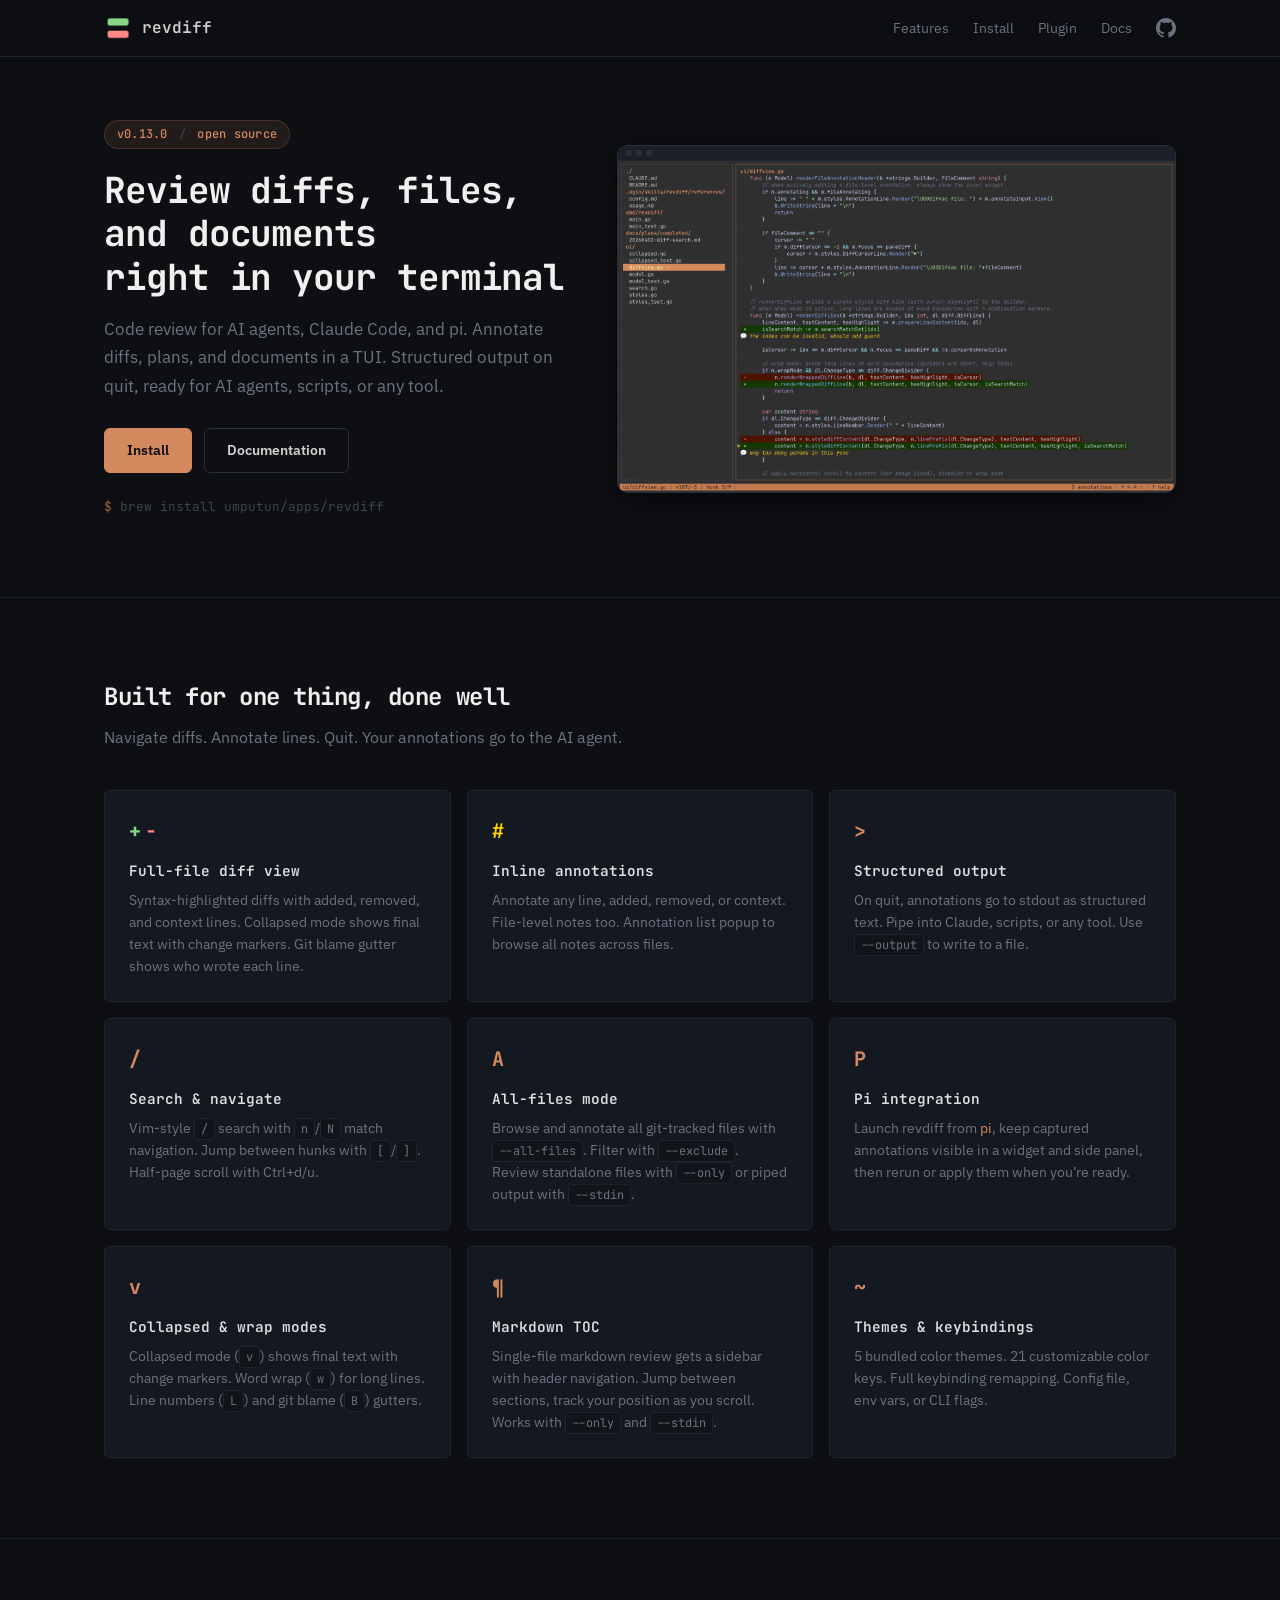
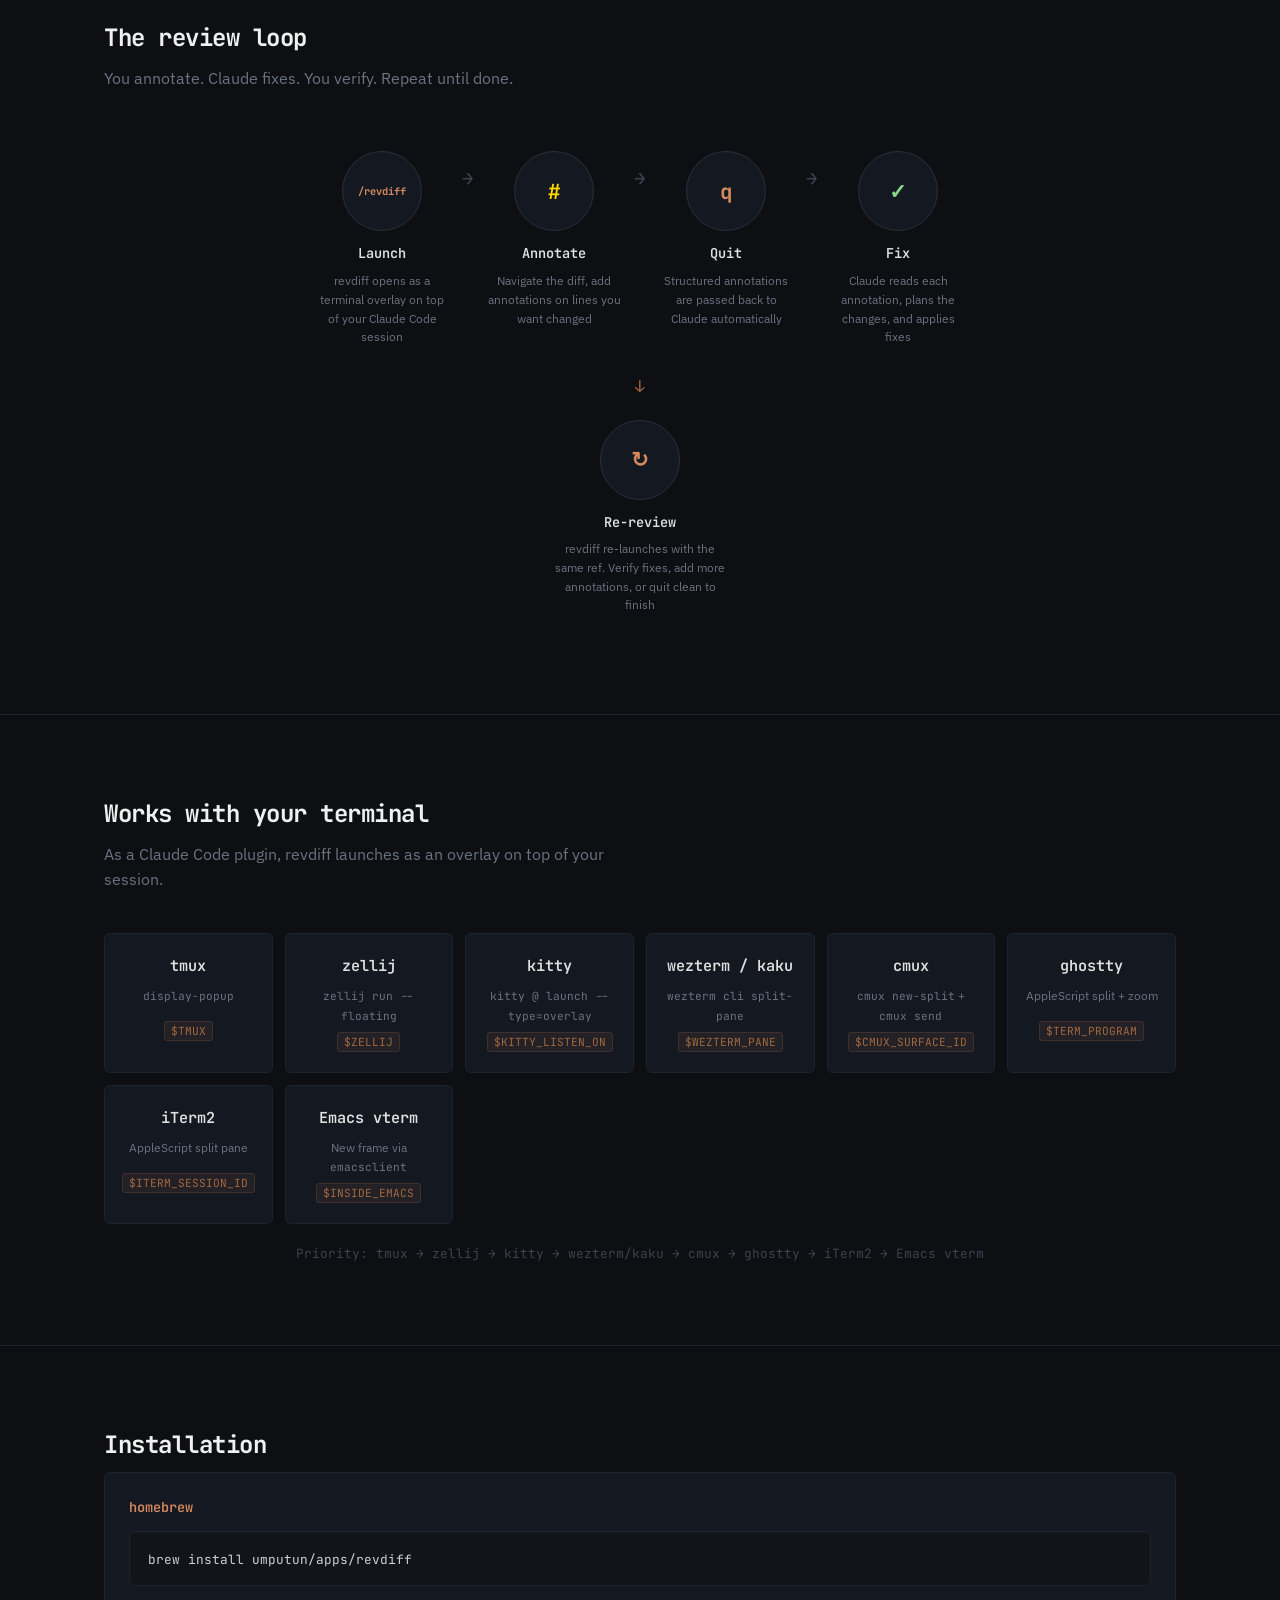
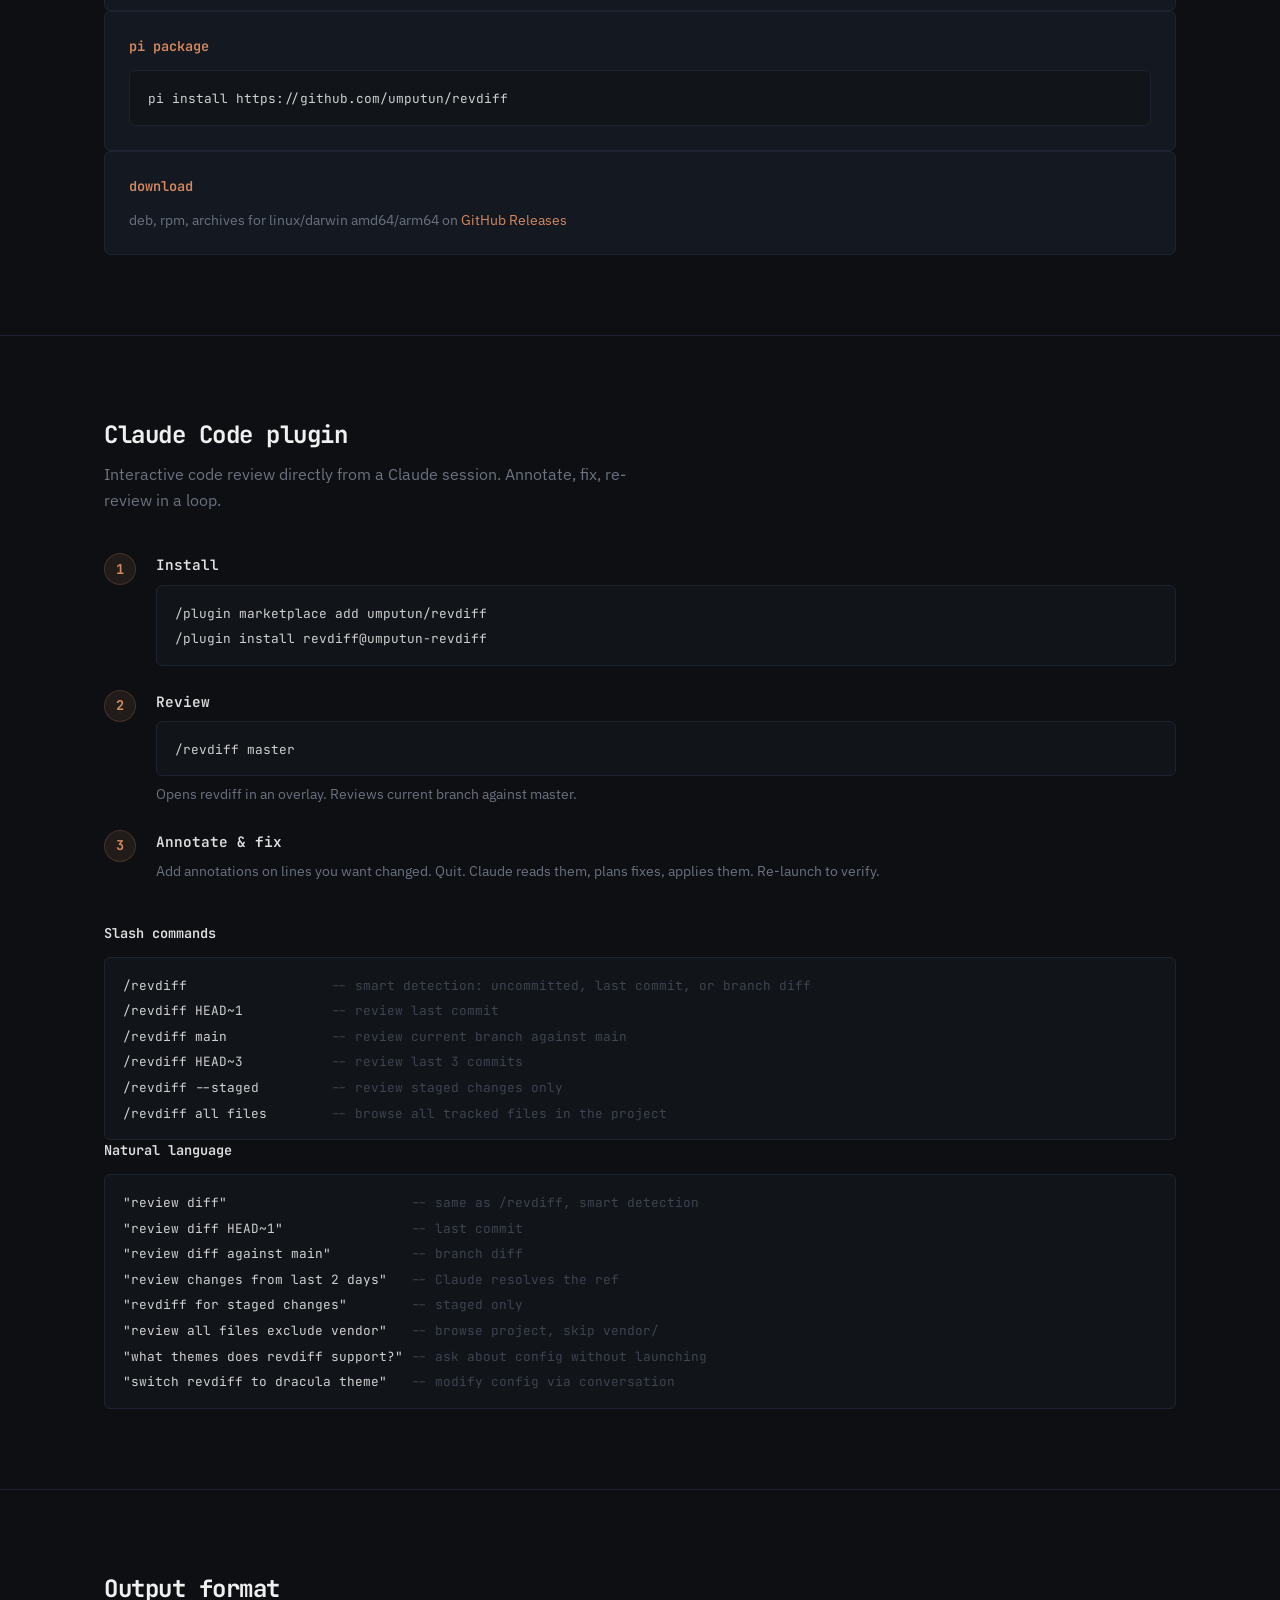
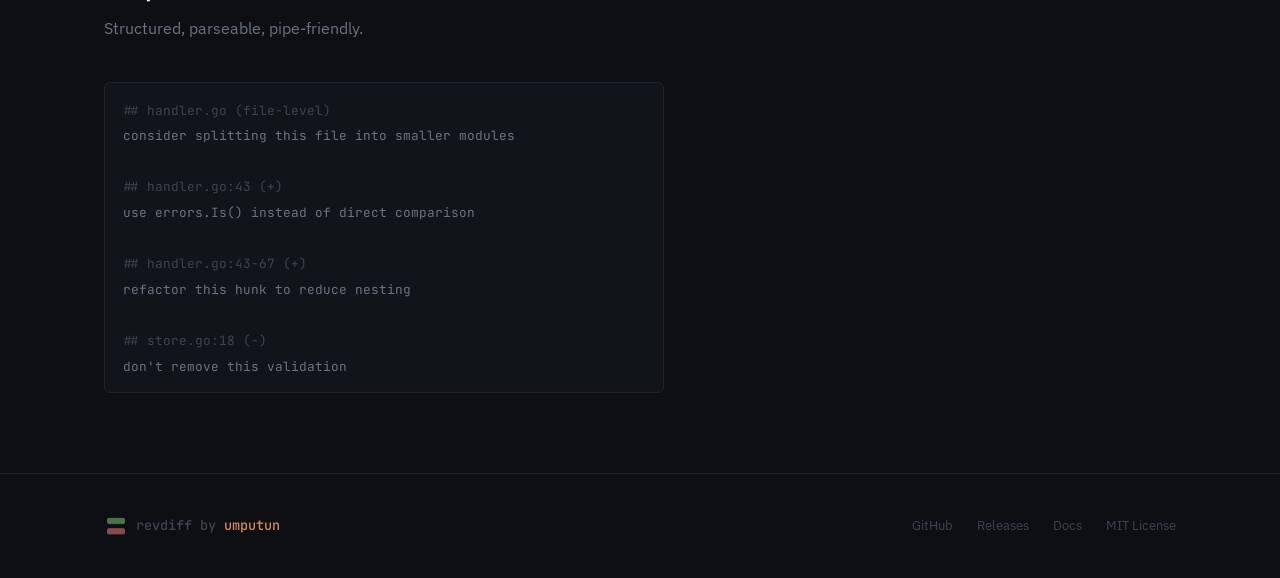
==== site/index.html @ 1cf7bbaa "fix(site): lowercase zellij name to match other terminal entries" ====
<!DOCTYPE html>
<html lang="en">
<head>
    <meta charset="UTF-8">
    <meta name="viewport" content="width=device-width, initial-scale=1.0">
    <title>revdiff — Code Review for AI Agents, Claude Code, and pi</title>
    <meta name="description" content="TUI for code review in AI coding sessions. Review diffs, plans, and documents with inline annotations. Ships as a Claude Code plugin and a pi package.">
    <meta name="keywords" content="code review for ai agents, code review for claude code, code review for pi, plan review for claude code, tui diff viewer, terminal code review, inline annotations, claude code plugin, pi package, ai code review tool">
    <meta name="author" content="umputun">
    <link rel="canonical" href="https://revdiff.com/">

    <meta property="og:title" content="revdiff — Code Review for AI Agents, Claude Code, and pi">
    <meta property="og:description" content="TUI for code review in AI coding sessions. Review diffs, plans, and documents with inline annotations. Ships as a Claude Code plugin and a pi package.">
    <meta property="og:type" content="website">
    <meta property="og:url" content="https://revdiff.com">
    <meta property="og:image" content="https://revdiff.com/assets/screenshot.png">
    <meta property="og:site_name" content="revdiff">

    <meta name="twitter:card" content="summary_large_image">
    <meta name="twitter:title" content="revdiff — Code Review for AI Agents, Claude Code, and pi">
    <meta name="twitter:description" content="TUI for code review in AI coding sessions. Review diffs, plans, and documents with inline annotations. Ships as a Claude Code plugin and a pi package.">
    <meta name="twitter:image" content="https://revdiff.com/assets/screenshot.png">

    <script type="application/ld+json">
    {
        "@context": "https://schema.org",
        "@type": "SoftwareApplication",
        "name": "revdiff",
        "description": "TUI for reviewing diffs, files, and documents with inline annotations. Code review tool for AI agents, Claude Code, and pi.",
        "url": "https://revdiff.com",
        "applicationCategory": "DeveloperApplication",
        "operatingSystem": "macOS, Linux",
        "license": "https://github.com/umputun/revdiff/blob/master/LICENSE",
        "offers": {
            "@type": "Offer",
            "price": "0",
            "priceCurrency": "USD"
        },
        "author": {
            "@type": "Person",
            "name": "umputun",
            "url": "https://github.com/umputun"
        },
        "softwareVersion": "0.13.0",
        "downloadUrl": "https://github.com/umputun/revdiff/releases",
        "codeRepository": "https://github.com/umputun/revdiff"
    }
    </script>

    <link rel="icon" type="image/x-icon" href="assets/favicon.ico">
    <link rel="icon" type="image/png" sizes="32x32" href="assets/favicon-32x32.png">
    <link rel="icon" type="image/png" sizes="16x16" href="assets/favicon-16x16.png">
    <link rel="icon" type="image/png" sizes="96x96" href="assets/favicon-96x96.png">
    <link rel="preconnect" href="https://fonts.googleapis.com">
    <link rel="preconnect" href="https://fonts.gstatic.com" crossorigin>
    <link href="https://fonts.googleapis.com/css2?family=JetBrains+Mono:wght@400;500;600;700&family=IBM+Plex+Sans:wght@400;500;600&display=swap" rel="stylesheet">
    <link rel="stylesheet" href="style.css">
</head>
<body>

<nav class="nav">
    <div class="nav-inner">
        <a href="/" class="nav-logo">
            <img src="assets/icon.png" alt="revdiff" width="28" height="28">
            <span>revdiff</span>
        </a>
        <div class="nav-links">
            <a href="#features">Features</a>
            <a href="#install">Install</a>
            <a href="#plugin">Plugin</a>
            <a href="docs.html">Docs</a>
            <a href="https://github.com/umputun/revdiff" class="nav-gh" aria-label="GitHub">
                <svg width="20" height="20" viewBox="0 0 24 24" fill="currentColor"><path d="M12 0C5.37 0 0 5.37 0 12c0 5.31 3.435 9.795 8.205 11.385.6.105.825-.255.825-.57 0-.285-.015-1.23-.015-2.235-3.015.555-3.795-.735-4.035-1.41-.135-.345-.72-1.41-1.23-1.695-.42-.225-1.02-.78-.015-.795.945-.015 1.62.87 1.845 1.23 1.08 1.815 2.805 1.305 3.495.99.105-.78.42-1.305.765-1.605-2.67-.3-5.46-1.335-5.46-5.925 0-1.305.465-2.385 1.23-3.225-.12-.3-.54-1.53.12-3.18 0 0 1.005-.315 3.3 1.23.96-.27 1.98-.405 3-.405s2.04.135 3 .405c2.295-1.56 3.3-1.23 3.3-1.23.66 1.65.24 2.88.12 3.18.765.84 1.23 1.905 1.23 3.225 0 4.605-2.805 5.625-5.475 5.925.435.375.81 1.095.81 2.22 0 1.605-.015 2.895-.015 3.3 0 .315.225.69.825.57A12.02 12.02 0 0024 12c0-6.63-5.37-12-12-12z"/></svg>
            </a>
        </div>
    </div>
</nav>

<header class="hero">
    <div class="hero-content">
        <div class="hero-badge">v0.13.0 <span class="hero-badge-sep">/</span> open source</div>
        <h1>Review diffs, files, and documents<br>right in your terminal</h1>
        <p class="hero-sub">Code review for AI agents, Claude Code, and pi. Annotate diffs, plans, and documents in a TUI. Structured output on quit, ready for AI agents, scripts, or any tool.</p>
        <div class="hero-actions">
            <a href="#install" class="btn btn-primary">Install</a>
            <a href="docs.html" class="btn btn-secondary">Documentation</a>
        </div>
        <div class="hero-install">
            <code>brew install umputun/apps/revdiff</code>
        </div>
    </div>
    <div class="hero-screenshot">
        <div class="terminal-frame">
            <div class="terminal-dots">
                <span></span><span></span><span></span>
            </div>
            <img src="assets/screenshot.png" alt="revdiff TUI screenshot" loading="lazy">
        </div>
    </div>
</header>

<section id="features" class="features">
    <div class="section-inner">
        <h2>Built for one thing, done well</h2>
        <p class="section-sub">Navigate diffs. Annotate lines. Quit. Your annotations go to the AI agent.</p>
        <div class="features-grid">
            <div class="feature-card">
                <div class="feature-icon"><span class="glyph add">+</span><span class="glyph remove">-</span></div>
                <h3>Full-file diff view</h3>
                <p>Syntax-highlighted diffs with added, removed, and context lines. Collapsed mode shows final text with change markers. Git blame gutter shows who wrote each line.</p>
            </div>
            <div class="feature-card">
                <div class="feature-icon"><span class="glyph annotation">#</span></div>
                <h3>Inline annotations</h3>
                <p>Annotate any line, added, removed, or context. File-level notes too. Annotation list popup to browse all notes across files.</p>
            </div>
            <div class="feature-card">
                <div class="feature-icon"><span class="glyph accent">&gt;</span></div>
                <h3>Structured output</h3>
                <p>On quit, annotations go to stdout as structured text. Pipe into Claude, scripts, or any tool. Use <code>--output</code> to write to a file.</p>
            </div>
            <div class="feature-card">
                <div class="feature-icon"><span class="glyph accent">/</span></div>
                <h3>Search &amp; navigate</h3>
                <p>Vim-style <code>/</code> search with <code>n</code>/<code>N</code> match navigation. Jump between hunks with <code>[</code>/<code>]</code>. Half-page scroll with Ctrl+d/u.</p>
            </div>
            <div class="feature-card">
                <div class="feature-icon"><span class="glyph accent">A</span></div>
                <h3>All-files mode</h3>
                <p>Browse and annotate all git-tracked files with <code>--all-files</code>. Filter with <code>--exclude</code>. Review standalone files with <code>--only</code> or piped output with <code>--stdin</code>.</p>
            </div>
            <div class="feature-card">
                <div class="feature-icon"><span class="glyph accent" aria-label="Pi integration">P</span></div>
                <h3>Pi integration</h3>
                <p>Launch revdiff from <a href="https://github.com/badlogic/pi-mono">pi</a>, keep captured annotations visible in a widget and side panel, then rerun or apply them when you’re ready.</p>
            </div>
            <div class="feature-card">
                <div class="feature-icon"><span class="glyph accent">v</span></div>
                <h3>Collapsed &amp; wrap modes</h3>
                <p>Collapsed mode (<code>v</code>) shows final text with change markers. Word wrap (<code>w</code>) for long lines. Line numbers (<code>L</code>) and git blame (<code>B</code>) gutters.</p>
            </div>
            <div class="feature-card">
                <div class="feature-icon"><span class="glyph accent">&para;</span></div>
                <h3>Markdown TOC</h3>
                <p>Single-file markdown review gets a sidebar with header navigation. Jump between sections, track your position as you scroll. Works with <code>--only</code> and <code>--stdin</code>.</p>
            </div>
            <div class="feature-card">
                <div class="feature-icon"><span class="glyph accent">~</span></div>
                <h3>Themes &amp; keybindings</h3>
                <p>5 bundled color themes. 21 customizable color keys. Full keybinding remapping. Config file, env vars, or CLI flags.</p>
            </div>
        </div>
    </div>
</section>

<section class="review-loop">
    <div class="section-inner">
        <h2>The review loop</h2>
        <p class="section-sub">You annotate. Claude fixes. You verify. Repeat until done.</p>
        <div class="loop-flow">
            <div class="loop-step">
                <div class="loop-icon"><code>/revdiff</code></div>
                <div class="loop-label">Launch</div>
                <div class="loop-desc">revdiff opens as a terminal overlay on top of your Claude Code session</div>
            </div>
            <div class="loop-arrow">&rarr;</div>
            <div class="loop-step">
                <div class="loop-icon"><span class="glyph annotation">#</span></div>
                <div class="loop-label">Annotate</div>
                <div class="loop-desc">Navigate the diff, add annotations on lines you want changed</div>
            </div>
            <div class="loop-arrow">&rarr;</div>
            <div class="loop-step">
                <div class="loop-icon"><span class="glyph accent">q</span></div>
                <div class="loop-label">Quit</div>
                <div class="loop-desc">Structured annotations are passed back to Claude automatically</div>
            </div>
            <div class="loop-arrow">&rarr;</div>
            <div class="loop-step">
                <div class="loop-icon"><span class="glyph add">&check;</span></div>
                <div class="loop-label">Fix</div>
                <div class="loop-desc">Claude reads each annotation, plans the changes, and applies fixes</div>
            </div>
            <div class="loop-arrow loop-arrow-back">&darr;</div>
            <div class="loop-step loop-step-verify">
                <div class="loop-icon"><span class="glyph accent">&circlearrowright;</span></div>
                <div class="loop-label">Re-review</div>
                <div class="loop-desc">revdiff re-launches with the same ref. Verify fixes, add more annotations, or quit clean to finish</div>
            </div>
        </div>
    </div>
</section>

<section class="terminals">
    <div class="section-inner">
        <h2>Works with your terminal</h2>
        <p class="section-sub">As a Claude Code plugin, revdiff launches as an overlay on top of your session.</p>
        <div class="terminal-grid">
            <div class="terminal-card">
                <div class="terminal-name">tmux</div>
                <div class="terminal-method"><code>display-popup</code></div>
                <div class="terminal-detect"><code>$TMUX</code></div>
            </div>
            <div class="terminal-card">
                <div class="terminal-name">zellij</div>
                <div class="terminal-method"><code>zellij run --floating</code></div>
                <div class="terminal-detect"><code>$ZELLIJ</code></div>
            </div>
            <div class="terminal-card">
                <div class="terminal-name">kitty</div>
                <div class="terminal-method"><code>kitty @ launch --type=overlay</code></div>
                <div class="terminal-detect"><code>$KITTY_LISTEN_ON</code></div>
            </div>
            <div class="terminal-card">
                <div class="terminal-name">wezterm / kaku</div>
                <div class="terminal-method"><code>wezterm cli split-pane</code></div>
                <div class="terminal-detect"><code>$WEZTERM_PANE</code></div>
            </div>
            <div class="terminal-card">
                <div class="terminal-name">cmux</div>
                <div class="terminal-method"><code>cmux new-split</code> + <code>cmux send</code></div>
                <div class="terminal-detect"><code>$CMUX_SURFACE_ID</code></div>
            </div>
            <div class="terminal-card">
                <div class="terminal-name">ghostty</div>
                <div class="terminal-method">AppleScript split + zoom</div>
                <div class="terminal-detect"><code>$TERM_PROGRAM</code></div>
            </div>
            <div class="terminal-card">
                <div class="terminal-name">iTerm2</div>
                <div class="terminal-method">AppleScript split pane</div>
                <div class="terminal-detect"><code>$ITERM_SESSION_ID</code></div>
            </div>
            <div class="terminal-card">
                <div class="terminal-name">Emacs vterm</div>
                <div class="terminal-method">New frame via <code>emacsclient</code></div>
                <div class="terminal-detect"><code>$INSIDE_EMACS</code></div>
            </div>
        </div>
        <p class="terminal-priority">Priority: tmux &rarr; zellij &rarr; kitty &rarr; wezterm/kaku &rarr; cmux &rarr; ghostty &rarr; iTerm2 &rarr; Emacs vterm</p>
    </div>
</section>

<section id="install" class="install">
    <div class="section-inner">
        <h2>Installation</h2>
        <div class="install-grid-2">
            <div class="install-card">
                <h3>Homebrew</h3>
                <div class="code-block"><code>brew install umputun/apps/revdiff</code></div>
            </div>
            <div class="install-card">
                <h3>Pi package</h3>
                <div class="code-block"><code>pi install https://github.com/umputun/revdiff</code></div>
            </div>
            <div class="install-card">
                <h3>Download</h3>
                <p>deb, rpm, archives for linux/darwin amd64/arm64 on <a href="https://github.com/umputun/revdiff/releases">GitHub Releases</a></p>
            </div>
        </div>
    </div>
</section>

<section id="plugin" class="plugin">
    <div class="section-inner">
        <h2>Claude Code plugin</h2>
        <p class="section-sub">Interactive code review directly from a Claude session. Annotate, fix, re-review in a loop.</p>
        <div class="plugin-flow">
            <div class="flow-step">
                <div class="flow-num">1</div>
                <div class="flow-text">
                    <h3>Install</h3>
                    <div class="code-block"><code>/plugin marketplace add umputun/revdiff<br>/plugin install revdiff@umputun-revdiff</code></div>
                </div>
            </div>
            <div class="flow-step">
                <div class="flow-num">2</div>
                <div class="flow-text">
                    <h3>Review</h3>
                    <div class="code-block"><code>/revdiff master</code></div>
                    <p>Opens revdiff in an overlay. Reviews current branch against master.</p>
                </div>
            </div>
            <div class="flow-step">
                <div class="flow-num">3</div>
                <div class="flow-text">
                    <h3>Annotate &amp; fix</h3>
                    <p>Add annotations on lines you want changed. Quit. Claude reads them, plans fixes, applies them. Re-launch to verify.</p>
                </div>
            </div>
        </div>
        <div class="plugin-examples">
            <h3>Slash commands</h3>
            <div class="code-block"><code>/revdiff                  <span class="code-comment">-- smart detection: uncommitted, last commit, or branch diff</span>
/revdiff HEAD~1           <span class="code-comment">-- review last commit</span>
/revdiff main             <span class="code-comment">-- review current branch against main</span>
/revdiff HEAD~3           <span class="code-comment">-- review last 3 commits</span>
/revdiff --staged         <span class="code-comment">-- review staged changes only</span>
/revdiff all files        <span class="code-comment">-- browse all tracked files in the project</span></code></div>
        </div>
        <div class="plugin-examples">
            <h3>Natural language</h3>
            <div class="code-block"><code>"review diff"                       <span class="code-comment">-- same as /revdiff, smart detection</span>
"review diff HEAD~1"                <span class="code-comment">-- last commit</span>
"review diff against main"          <span class="code-comment">-- branch diff</span>
"review changes from last 2 days"   <span class="code-comment">-- Claude resolves the ref</span>
"revdiff for staged changes"        <span class="code-comment">-- staged only</span>
"review all files exclude vendor"   <span class="code-comment">-- browse project, skip vendor/</span>
"what themes does revdiff support?" <span class="code-comment">-- ask about config without launching</span>
"switch revdiff to dracula theme"   <span class="code-comment">-- modify config via conversation</span></code></div>
        </div>
    </div>
</section>

<section class="output-section">
    <div class="section-inner">
        <h2>Output format</h2>
        <p class="section-sub">Structured, parseable, pipe-friendly.</p>
        <div class="code-block output-example"><code><span class="code-comment">## handler.go (file-level)</span>
consider splitting this file into smaller modules

<span class="code-comment">## handler.go:43 (+)</span>
use errors.Is() instead of direct comparison

<span class="code-comment">## handler.go:43-67 (+)</span>
refactor this hunk to reduce nesting

<span class="code-comment">## store.go:18 (-)</span>
don't remove this validation</code></div>
    </div>
</section>

<footer class="footer">
    <div class="section-inner footer-inner">
        <div class="footer-left">
            <img src="assets/icon.png" alt="revdiff" width="24" height="24">
            <span>revdiff by <a href="https://umputun.dev">umputun</a></span>
        </div>
        <div class="footer-links">
            <a href="https://github.com/umputun/revdiff">GitHub</a>
            <a href="https://github.com/umputun/revdiff/releases">Releases</a>
            <a href="docs.html">Docs</a>
            <a href="https://github.com/umputun/revdiff/blob/master/LICENSE">MIT License</a>
        </div>
    </div>
</footer>

</body>
</html>
---- site/style.css ----
/* === revdiff site — terminal precision aesthetic === */

:root {
    --bg: #0d0f12;
    --bg-surface: #141820;
    --bg-card: #1a1f2a;
    --bg-code: #111419;
    --border: #2a2f3a;
    --border-subtle: #1e2330;
    --text: #d0d0d0;
    --text-muted: #6b7280;
    --text-faint: #3d4450;
    --accent: #D5895F;
    --accent-dim: #a06840;
    --add: #87d787;
    --remove: #ff8787;
    --annotation: #ffd700;
    --modify: #f5c542;
    --font-mono: 'JetBrains Mono', 'SF Mono', 'Fira Code', monospace;
    --font-sans: 'IBM Plex Sans', -apple-system, BlinkMacSystemFont, sans-serif;
    --radius: 6px;
    --radius-lg: 10px;
    --max-width: 1120px;
}

*, *::before, *::after { box-sizing: border-box; margin: 0; padding: 0; }

html { scroll-behavior: smooth; scroll-padding-top: 72px; }

body {
    font-family: var(--font-sans);
    background: var(--bg);
    color: var(--text);
    line-height: 1.6;
    -webkit-font-smoothing: antialiased;
}

a { color: var(--accent); text-decoration: none; transition: color 0.15s; }
a:hover { color: #e8a070; }

code {
    font-family: var(--font-mono);
    font-size: 0.875em;
    background: var(--bg-code);
    padding: 2px 6px;
    border-radius: 3px;
    border: 1px solid var(--border-subtle);
}

/* === nav === */

.nav {
    position: fixed;
    top: 0;
    left: 0;
    right: 0;
    z-index: 100;
    background: rgba(13, 15, 18, 0.85);
    backdrop-filter: blur(12px);
    -webkit-backdrop-filter: blur(12px);
    border-bottom: 1px solid var(--border-subtle);
}

.nav-inner {
    max-width: var(--max-width);
    margin: 0 auto;
    padding: 0 24px;
    height: 56px;
    display: flex;
    align-items: center;
    justify-content: space-between;
}

.nav-logo {
    display: flex;
    align-items: center;
    gap: 10px;
    font-family: var(--font-mono);
    font-weight: 600;
    font-size: 1rem;
    color: var(--text);
}
.nav-logo:hover { color: var(--accent); }
.nav-logo img { border-radius: 4px; }

.nav-links {
    display: flex;
    align-items: center;
    gap: 24px;
    font-size: 0.875rem;
}
.nav-links a { color: var(--text-muted); }
.nav-links a:hover { color: var(--text); }
.nav-gh { display: flex; align-items: center; }

/* === hero === */

.hero {
    max-width: var(--max-width);
    margin: 0 auto;
    padding: 120px 24px 80px;
    display: grid;
    grid-template-columns: 1fr 1.2fr;
    gap: 48px;
    align-items: center;
}

.hero-badge {
    display: inline-block;
    font-family: var(--font-mono);
    font-size: 0.75rem;
    font-weight: 500;
    color: var(--accent);
    background: rgba(213, 137, 95, 0.1);
    border: 1px solid rgba(213, 137, 95, 0.2);
    padding: 4px 12px;
    border-radius: 20px;
    margin-bottom: 20px;
    letter-spacing: 0.02em;
}
.hero-badge-sep { color: var(--text-faint); margin: 0 4px; }

.hero h1 {
    font-family: var(--font-mono);
    font-size: 2.25rem;
    font-weight: 700;
    line-height: 1.2;
    letter-spacing: -0.03em;
    color: #f0f0f0;
    margin-bottom: 16px;
}

.hero-sub {
    font-size: 1.05rem;
    color: var(--text-muted);
    line-height: 1.7;
    max-width: 460px;
    margin-bottom: 28px;
}

.hero-actions {
    display: flex;
    gap: 12px;
    margin-bottom: 24px;
}

.btn {
    display: inline-flex;
    align-items: center;
    padding: 10px 22px;
    font-family: var(--font-sans);
    font-size: 0.875rem;
    font-weight: 600;
    border-radius: var(--radius);
    border: 1px solid transparent;
    cursor: pointer;
    transition: all 0.15s;
}

.btn-primary {
    background: var(--accent);
    color: #0d0f12;
    border-color: var(--accent);
}
.btn-primary:hover { background: #e8a070; color: #0d0f12; border-color: #e8a070; }

.btn-secondary {
    background: transparent;
    color: var(--text);
    border-color: var(--border);
}
.btn-secondary:hover { border-color: var(--text-muted); color: #f0f0f0; }

.hero-install {
    font-family: var(--font-mono);
    font-size: 0.8rem;
    color: var(--text-muted);
}
.hero-install code {
    background: none;
    border: none;
    padding: 0;
    color: var(--text-faint);
    font-size: 0.8rem;
}
.hero-install code::before { content: '$ '; color: var(--accent-dim); }

.hero-screenshot { position: relative; }

.terminal-frame {
    background: var(--bg-surface);
    border: 1px solid var(--border);
    border-radius: var(--radius-lg);
    overflow: hidden;
    box-shadow: 0 8px 32px rgba(0, 0, 0, 0.4), 0 2px 8px rgba(0, 0, 0, 0.2);
}

.terminal-dots {
    display: flex;
    gap: 4px;
    padding: 4px 8px;
    background: var(--bg-card);
    border-bottom: 1px solid var(--border-subtle);
}
.terminal-dots span {
    width: 6px;
    height: 6px;
    border-radius: 50%;
    background: var(--border);
}

.terminal-frame img {
    display: block;
    width: 100%;
    height: auto;
}

/* === sections === */

.section-inner {
    max-width: var(--max-width);
    margin: 0 auto;
    padding: 0 24px;
}

section h2 {
    font-family: var(--font-mono);
    font-size: 1.5rem;
    font-weight: 700;
    letter-spacing: -0.02em;
    color: #f0f0f0;
    margin-bottom: 8px;
}

.section-sub {
    color: var(--text-muted);
    font-size: 1rem;
    margin-bottom: 40px;
    max-width: 560px;
}

/* === review loop === */

.review-loop {
    padding: 80px 0;
    border-top: 1px solid var(--border-subtle);
}

.loop-flow {
    display: flex;
    align-items: flex-start;
    gap: 0;
    flex-wrap: wrap;
    justify-content: center;
}

.loop-step {
    display: flex;
    flex-direction: column;
    align-items: center;
    text-align: center;
    width: 160px;
    padding: 20px 12px;
}

.loop-icon {
    width: 80px;
    height: 80px;
    display: flex;
    align-items: center;
    justify-content: center;
    font-family: var(--font-mono);
    font-size: 1.3rem;
    font-weight: 700;
    background: var(--bg-surface);
    border: 1px solid var(--border);
    border-radius: 50%;
    margin-bottom: 12px;
}

.loop-icon code {
    font-size: 0.65rem;
    background: none;
    border: none;
    padding: 0;
    color: var(--accent);
}

.loop-label {
    font-family: var(--font-mono);
    font-size: 0.85rem;
    font-weight: 600;
    color: #e0e0e0;
    margin-bottom: 6px;
}

.loop-desc {
    font-size: 0.78rem;
    color: var(--text-muted);
    line-height: 1.5;
}

.loop-arrow {
    display: flex;
    align-items: center;
    padding-top: 32px;
    font-size: 1.2rem;
    color: var(--text-faint);
    font-family: var(--font-mono);
}

.loop-arrow-back {
    width: 100%;
    justify-content: center;
    padding-top: 8px;
    padding-bottom: 0;
    font-size: 1rem;
    color: var(--accent-dim);
}

.loop-step-verify {
    width: 200px;
}

@media (max-width: 768px) {
    .loop-flow { flex-direction: column; align-items: center; }
    .loop-arrow { padding: 4px 0; transform: rotate(90deg); }
    .loop-arrow-back { transform: none; width: auto; }
    .loop-step, .loop-step-verify { width: 240px; }
}

/* === features === */

.features {
    padding: 80px 0;
    border-top: 1px solid var(--border-subtle);
}

.features-grid {
    display: grid;
    grid-template-columns: repeat(3, 1fr);
    gap: 16px;
}

.feature-card {
    background: var(--bg-surface);
    border: 1px solid var(--border-subtle);
    border-radius: var(--radius);
    padding: 24px;
    transition: border-color 0.2s;
}
.feature-card:hover { border-color: var(--border); }

.feature-icon {
    font-family: var(--font-mono);
    font-size: 1.25rem;
    font-weight: 700;
    margin-bottom: 12px;
    display: flex;
    gap: 4px;
}

.glyph.add { color: var(--add); }
.glyph.remove { color: var(--remove); }
.glyph.accent { color: var(--accent); }
.glyph.annotation { color: var(--annotation); }

.feature-card h3 {
    font-family: var(--font-mono);
    font-size: 0.9rem;
    font-weight: 600;
    margin-bottom: 8px;
    color: #e0e0e0;
}

.feature-card p {
    font-size: 0.85rem;
    color: var(--text-muted);
    line-height: 1.6;
}

/* === terminals === */

.terminals {
    padding: 80px 0;
    border-top: 1px solid var(--border-subtle);
}

.terminal-grid {
    display: grid;
    grid-template-columns: repeat(6, 1fr);
    gap: 12px;
    margin-bottom: 20px;
}

.terminal-card {
    background: var(--bg-surface);
    border: 1px solid var(--border-subtle);
    border-radius: var(--radius);
    padding: 20px 16px;
    text-align: center;
    transition: border-color 0.2s;
}
.terminal-card:hover { border-color: var(--border); }

.terminal-name {
    font-family: var(--font-mono);
    font-weight: 600;
    font-size: 0.95rem;
    color: #e0e0e0;
    margin-bottom: 8px;
}

.terminal-method {
    font-size: 0.75rem;
    color: var(--text-muted);
    margin-bottom: 6px;
    min-height: 2.4em;
}
.terminal-method code {
    font-size: 0.7rem;
    background: none;
    border: none;
    padding: 0;
    color: var(--text-muted);
}

.terminal-detect {
    font-size: 0.75rem;
}
.terminal-detect code {
    font-size: 0.7rem;
    color: var(--accent-dim);
    background: rgba(213, 137, 95, 0.08);
    border-color: rgba(213, 137, 95, 0.15);
}

.terminal-priority {
    text-align: center;
    font-family: var(--font-mono);
    font-size: 0.8rem;
    color: var(--text-faint);
}

/* === install === */

.install {
    padding: 80px 0;
    border-top: 1px solid var(--border-subtle);
}

.install-grid {
    display: grid;
    grid-template-columns: repeat(3, 1fr);
    gap: 16px;
}

.install-card {
    background: var(--bg-surface);
    border: 1px solid var(--border-subtle);
    border-radius: var(--radius);
    padding: 24px;
}

.install-card h3 {
    font-family: var(--font-mono);
    font-size: 0.85rem;
    font-weight: 600;
    color: var(--accent);
    margin-bottom: 12px;
    text-transform: lowercase;
}

.install-card p {
    font-size: 0.85rem;
    color: var(--text-muted);
    line-height: 1.5;
}

.code-block {
    background: var(--bg-code);
    border: 1px solid var(--border-subtle);
    border-radius: var(--radius);
    padding: 14px 18px;
    overflow-x: auto;
}

.code-block code {
    background: none;
    border: none;
    padding: 0;
    font-size: 0.8rem;
    color: var(--text);
    white-space: pre;
    line-height: 1.7;
}

.code-comment { color: var(--text-faint); }

/* === plugin === */

.plugin {
    padding: 80px 0;
    border-top: 1px solid var(--border-subtle);
}

.plugin-flow {
    display: flex;
    flex-direction: column;
    gap: 24px;
    margin-bottom: 40px;
}

.flow-step {
    display: flex;
    gap: 20px;
    align-items: flex-start;
}

.flow-num {
    flex-shrink: 0;
    width: 32px;
    height: 32px;
    display: flex;
    align-items: center;
    justify-content: center;
    font-family: var(--font-mono);
    font-weight: 700;
    font-size: 0.85rem;
    color: var(--accent);
    background: rgba(213, 137, 95, 0.1);
    border: 1px solid rgba(213, 137, 95, 0.2);
    border-radius: 50%;
}

.flow-text { flex: 1; }
.flow-text h3 {
    font-family: var(--font-mono);
    font-size: 0.9rem;
    font-weight: 600;
    color: #e0e0e0;
    margin-bottom: 8px;
}
.flow-text p {
    font-size: 0.85rem;
    color: var(--text-muted);
    margin-top: 8px;
}
.flow-text .code-block { margin-top: 8px; }

.plugin-examples h3 {
    font-family: var(--font-mono);
    font-size: 0.85rem;
    font-weight: 600;
    color: #e0e0e0;
    margin-bottom: 12px;
}

/* === output === */

.output-section {
    padding: 80px 0;
    border-top: 1px solid var(--border-subtle);
}

.output-example {
    max-width: 560px;
}

.output-example code {
    color: var(--text-muted);
}

/* === footer === */

.footer {
    padding: 40px 0;
    border-top: 1px solid var(--border-subtle);
    margin-top: 0;
}

.footer-inner {
    display: flex;
    align-items: center;
    justify-content: space-between;
}

.footer-left {
    display: flex;
    align-items: center;
    gap: 8px;
    font-family: var(--font-mono);
    font-size: 0.85rem;
    font-weight: 500;
    color: var(--text-faint);
}
.footer-left img { opacity: 0.5; border-radius: 3px; }

.footer-links {
    display: flex;
    gap: 24px;
    font-size: 0.8rem;
}
.footer-links a { color: var(--text-faint); }
.footer-links a:hover { color: var(--text-muted); }

/* === responsive === */

@media (max-width: 900px) {
    .hero {
        grid-template-columns: 1fr;
        padding: 100px 24px 48px;
        gap: 32px;
    }
    .hero h1 { font-size: 1.75rem; }
    .features-grid { grid-template-columns: repeat(2, 1fr); }
    .terminal-grid { grid-template-columns: repeat(3, 1fr); }
    .install-grid { grid-template-columns: 1fr; }
}

@media (max-width: 600px) {
    .nav-links a:not(.nav-gh) { display: none; }
    .hero h1 { font-size: 1.4rem; }
    .features-grid { grid-template-columns: 1fr; }
    .terminal-grid { grid-template-columns: repeat(2, 1fr); }
    section h2 { font-size: 1.25rem; }
    .footer-inner { flex-direction: column; gap: 16px; }
}

/* === docs page === */

.docs-layout {
    max-width: var(--max-width);
    margin: 0 auto;
    padding: 80px 24px 48px;
    display: grid;
    grid-template-columns: 220px 1fr;
    gap: 48px;
    min-height: 100vh;
}

.docs-sidebar {
    position: sticky;
    top: 72px;
    align-self: start;
    max-height: calc(100vh - 88px);
    overflow-y: auto;
}

.docs-sidebar h4 {
    font-family: var(--font-mono);
    font-size: 0.7rem;
    font-weight: 600;
    color: var(--text-faint);
    text-transform: uppercase;
    letter-spacing: 0.08em;
    margin-bottom: 8px;
    margin-top: 20px;
}
.docs-sidebar h4:first-child { margin-top: 0; }

.docs-sidebar a {
    display: block;
    font-size: 0.825rem;
    color: var(--text-muted);
    padding: 4px 0;
    transition: color 0.15s;
}
.docs-sidebar a:hover { color: var(--text); }
.docs-sidebar a.active { color: var(--accent); }

.docs-content {
    min-width: 0;
}

.docs-content h1 {
    font-family: var(--font-mono);
    font-size: 1.75rem;
    font-weight: 700;
    letter-spacing: -0.02em;
    color: #f0f0f0;
    margin-bottom: 8px;
}

.docs-content > p:first-of-type {
    color: var(--text-muted);
    font-size: 1rem;
    margin-bottom: 40px;
}

.docs-content h2 {
    font-family: var(--font-mono);
    font-size: 1.15rem;
    font-weight: 700;
    color: #e0e0e0;
    margin-top: 48px;
    margin-bottom: 16px;
    padding-bottom: 8px;
    border-bottom: 1px solid var(--border-subtle);
}

.docs-content h3 {
    font-family: var(--font-mono);
    font-size: 0.95rem;
    font-weight: 600;
    color: #d0d0d0;
    margin-top: 32px;
    margin-bottom: 12px;
}

.docs-content p {
    font-size: 0.9rem;
    color: var(--text-muted);
    margin-bottom: 16px;
    line-height: 1.7;
}

.docs-content .code-block {
    margin-bottom: 20px;
}

.docs-content table {
    width: 100%;
    border-collapse: collapse;
    margin-bottom: 20px;
    font-size: 0.825rem;
}

.docs-content th {
    text-align: left;
    font-family: var(--font-mono);
    font-weight: 600;
    font-size: 0.75rem;
    color: var(--text-faint);
    text-transform: uppercase;
    letter-spacing: 0.05em;
    padding: 8px 12px;
    border-bottom: 1px solid var(--border);
}

.docs-content td {
    padding: 8px 12px;
    border-bottom: 1px solid var(--border-subtle);
    color: var(--text-muted);
    vertical-align: top;
}

.docs-content td code {
    font-size: 0.78rem;
}

.docs-content ul, .docs-content ol {
    margin-bottom: 16px;
    padding-left: 20px;
}

.docs-content li {
    font-size: 0.875rem;
    color: var(--text-muted);
    margin-bottom: 6px;
    line-height: 1.6;
}

@media (max-width: 768px) {
    .docs-layout {
        grid-template-columns: 1fr;
        gap: 24px;
    }
    .docs-sidebar {
        position: static;
        display: flex;
        flex-wrap: wrap;
        gap: 4px 16px;
        padding-bottom: 20px;
        border-bottom: 1px solid var(--border-subtle);
        max-height: none;
    }
    .docs-sidebar h4 { width: 100%; margin-top: 12px; }
}
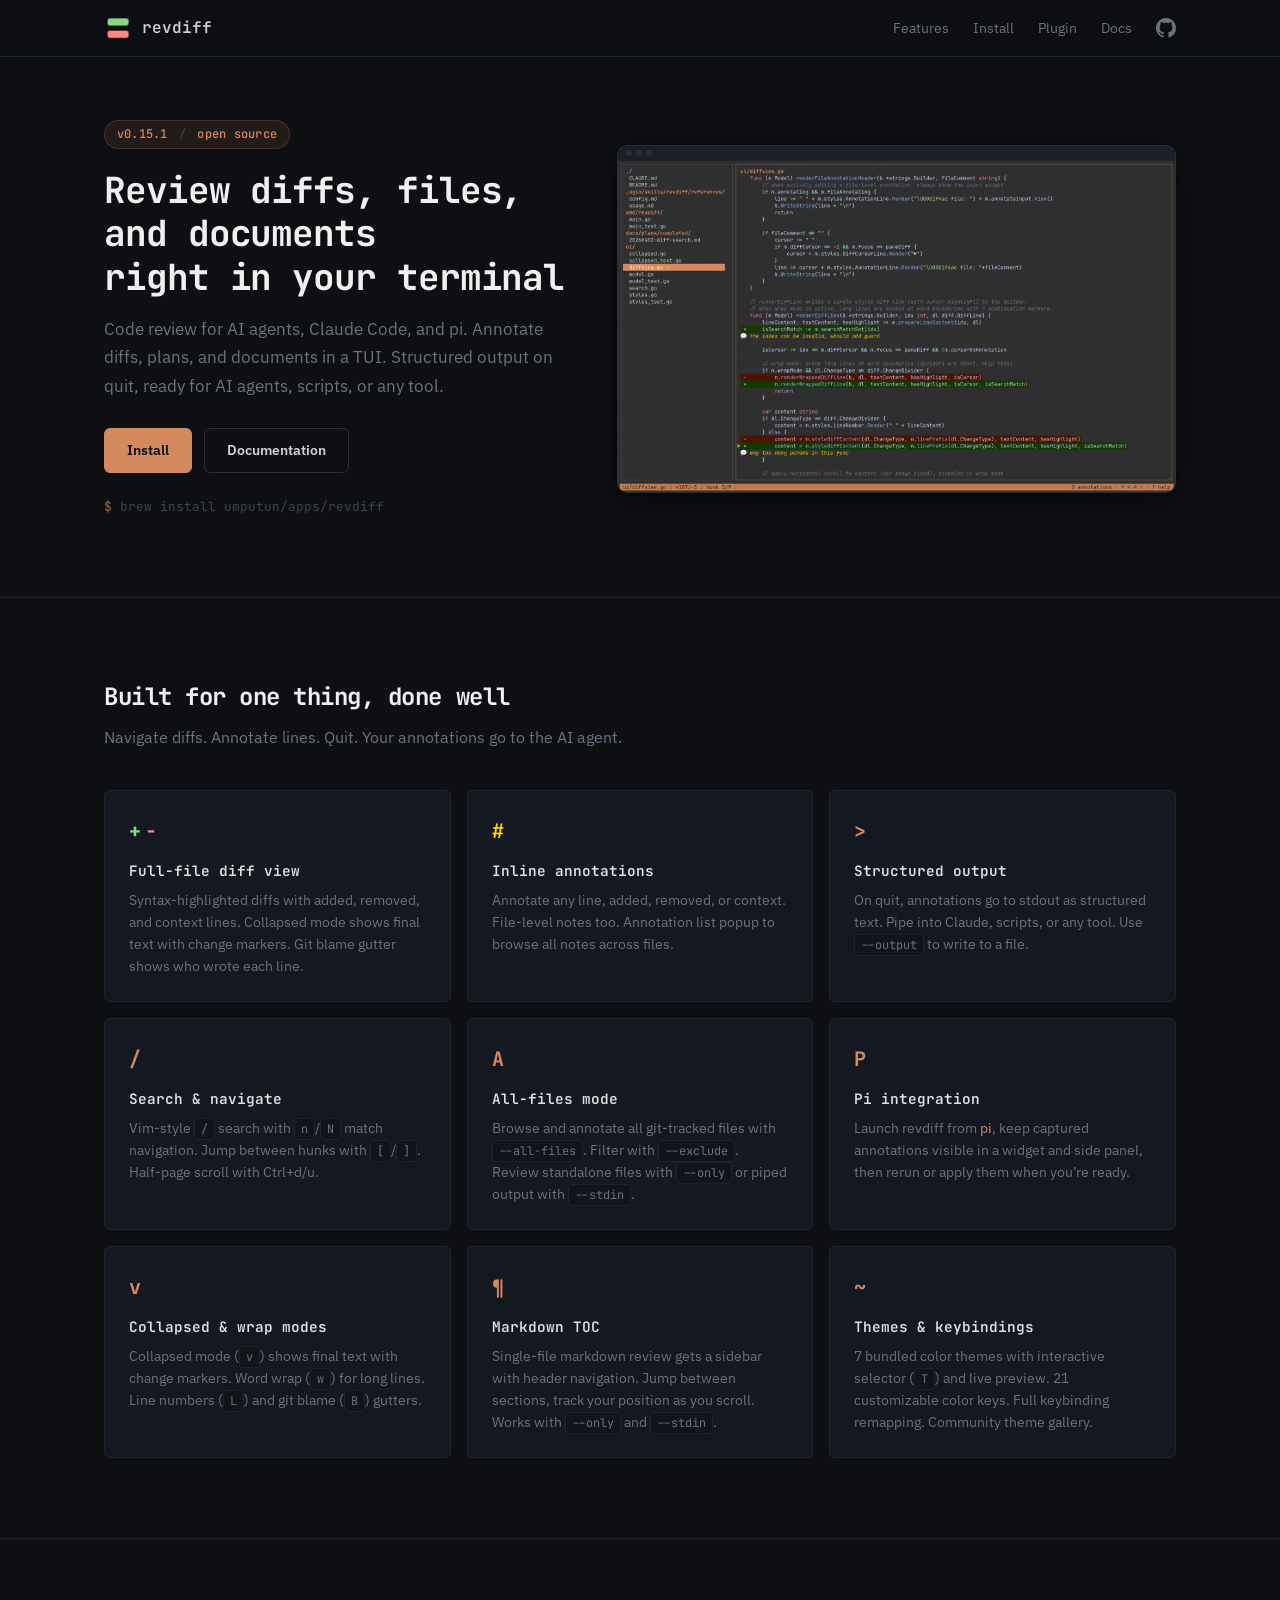
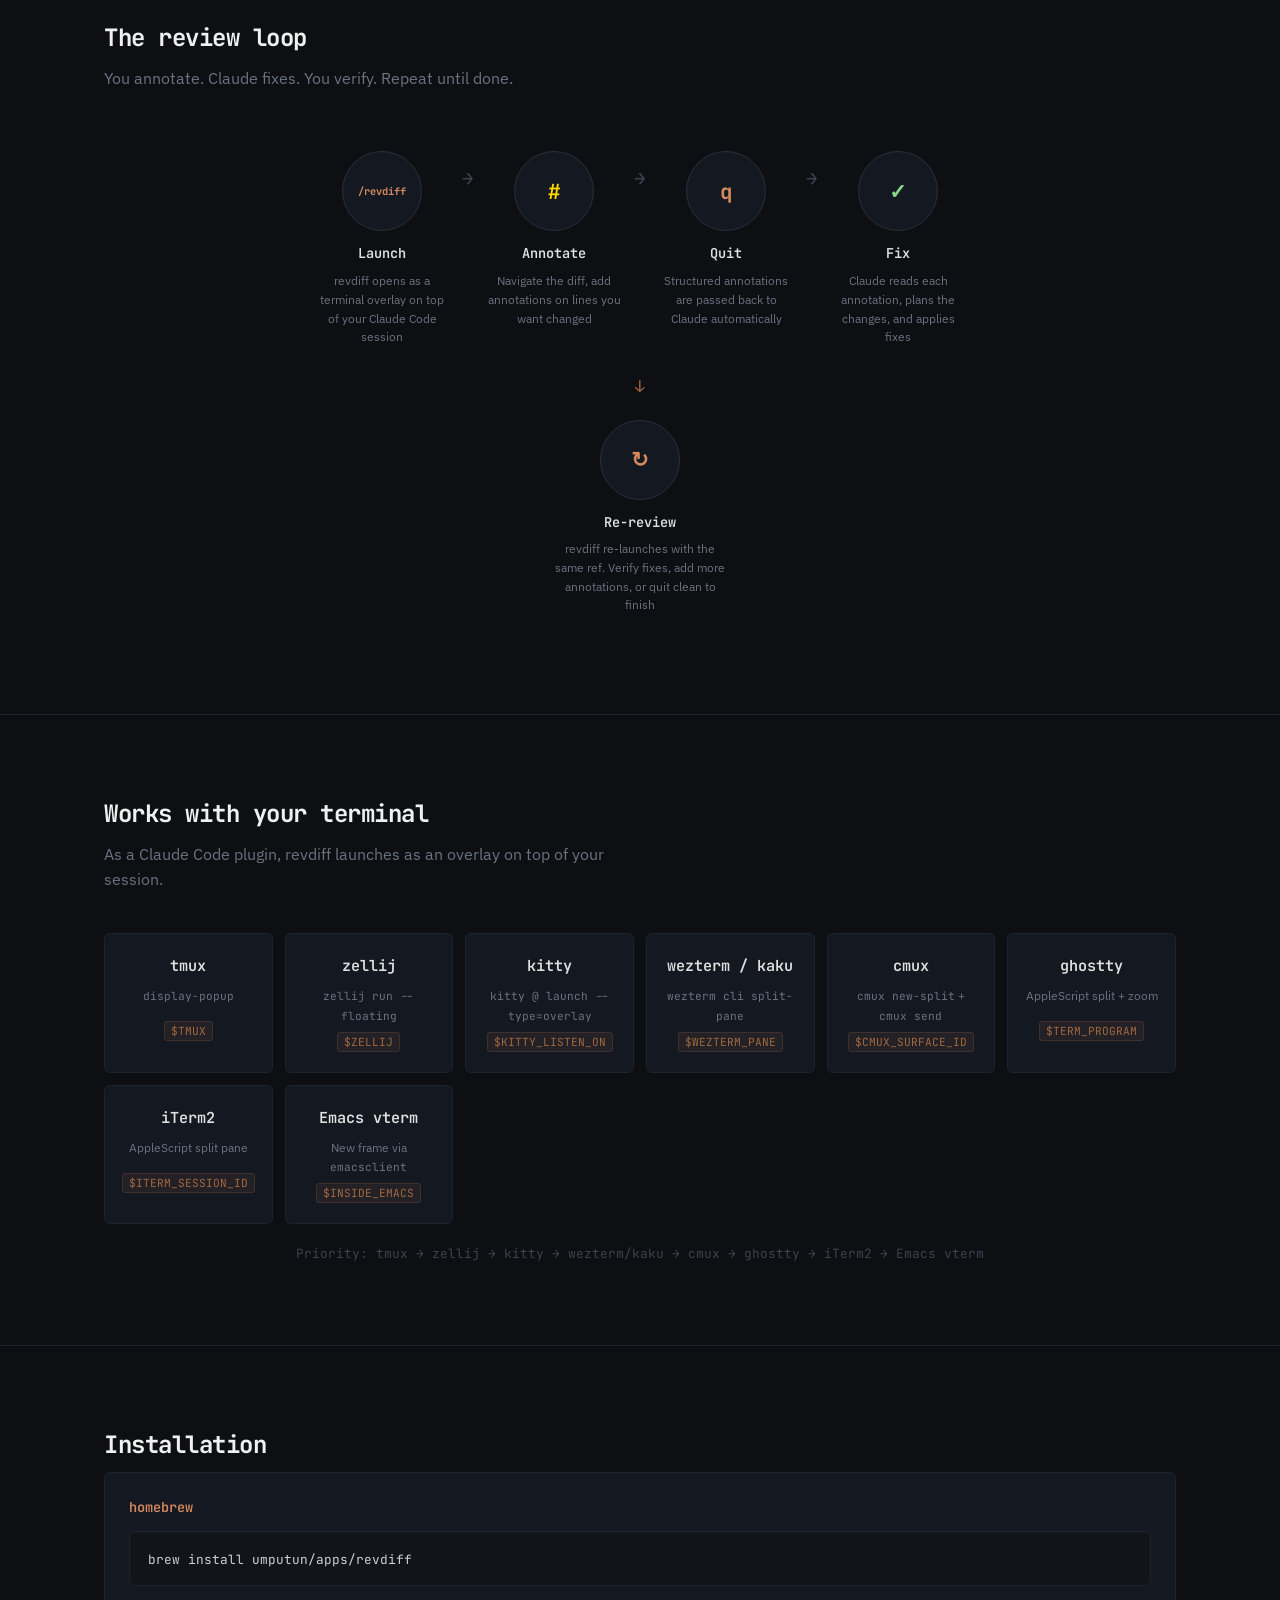
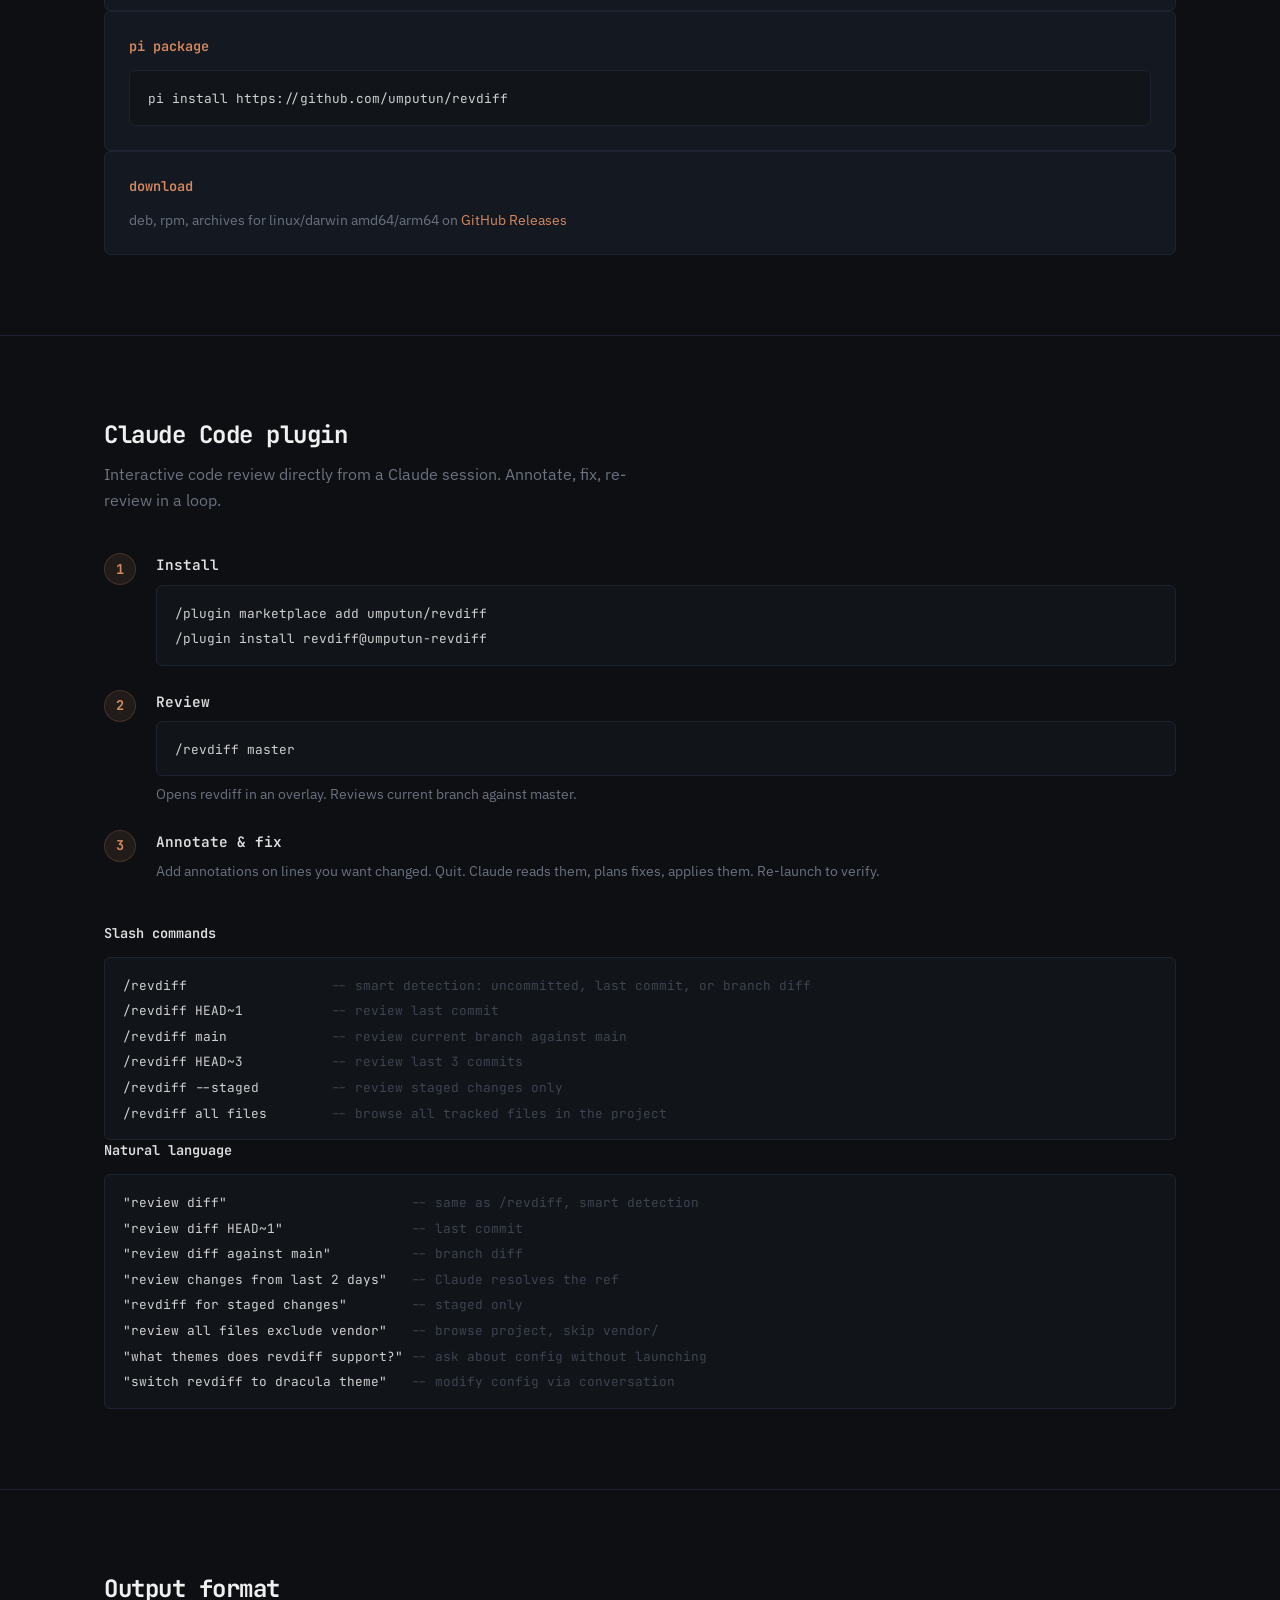
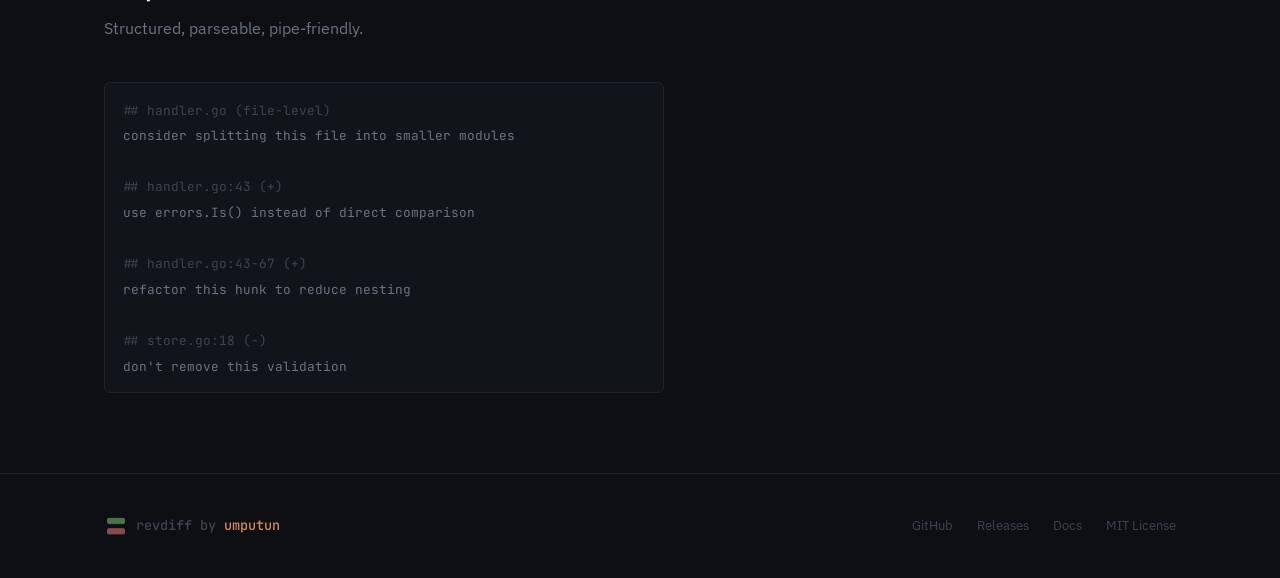
==== commit a1ab2f5b: "docs: update changelog and site version for v0.15.1" ====
--- a/site/index.html
+++ b/site/index.html
@@ -41,7 +41,7 @@
             "name": "umputun",
             "url": "https://github.com/umputun"
         },
-        "softwareVersion": "0.13.0",
+        "softwareVersion": "0.15.1",
         "downloadUrl": "https://github.com/umputun/revdiff/releases",
         "codeRepository": "https://github.com/umputun/revdiff"
     }
@@ -78,7 +78,7 @@
 
 <header class="hero">
     <div class="hero-content">
-        <div class="hero-badge">v0.13.0 <span class="hero-badge-sep">/</span> open source</div>
+        <div class="hero-badge">v0.15.1 <span class="hero-badge-sep">/</span> open source</div>
         <h1>Review diffs, files, and documents<br>right in your terminal</h1>
         <p class="hero-sub">Code review for AI agents, Claude Code, and pi. Annotate diffs, plans, and documents in a TUI. Structured output on quit, ready for AI agents, scripts, or any tool.</p>
         <div class="hero-actions">
@@ -147,7 +147,7 @@
             <div class="feature-card">
                 <div class="feature-icon"><span class="glyph accent">~</span></div>
                 <h3>Themes &amp; keybindings</h3>
-                <p>5 bundled color themes. 21 customizable color keys. Full keybinding remapping. Config file, env vars, or CLI flags.</p>
+                <p>7 bundled color themes with interactive selector (<code>T</code>) and live preview. 21 customizable color keys. Full keybinding remapping. Community theme gallery.</p>
             </div>
         </div>
     </div>
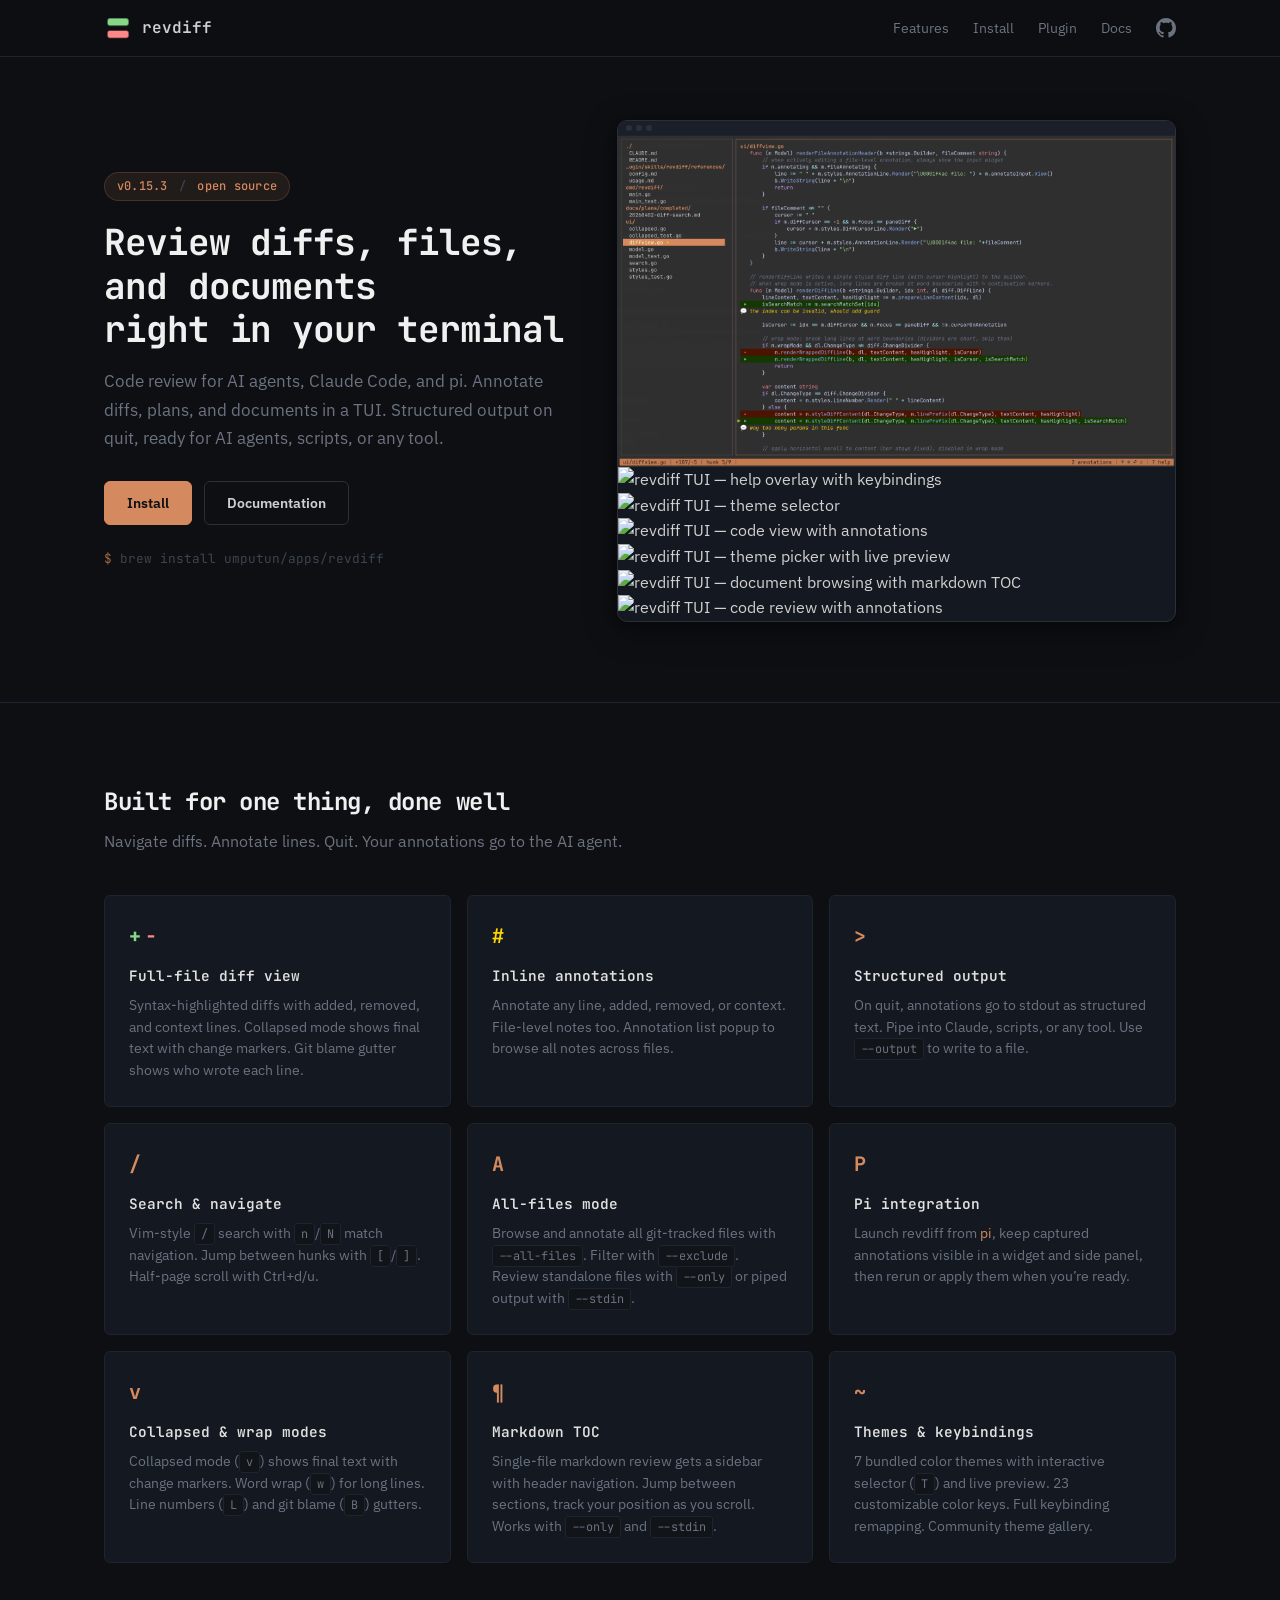
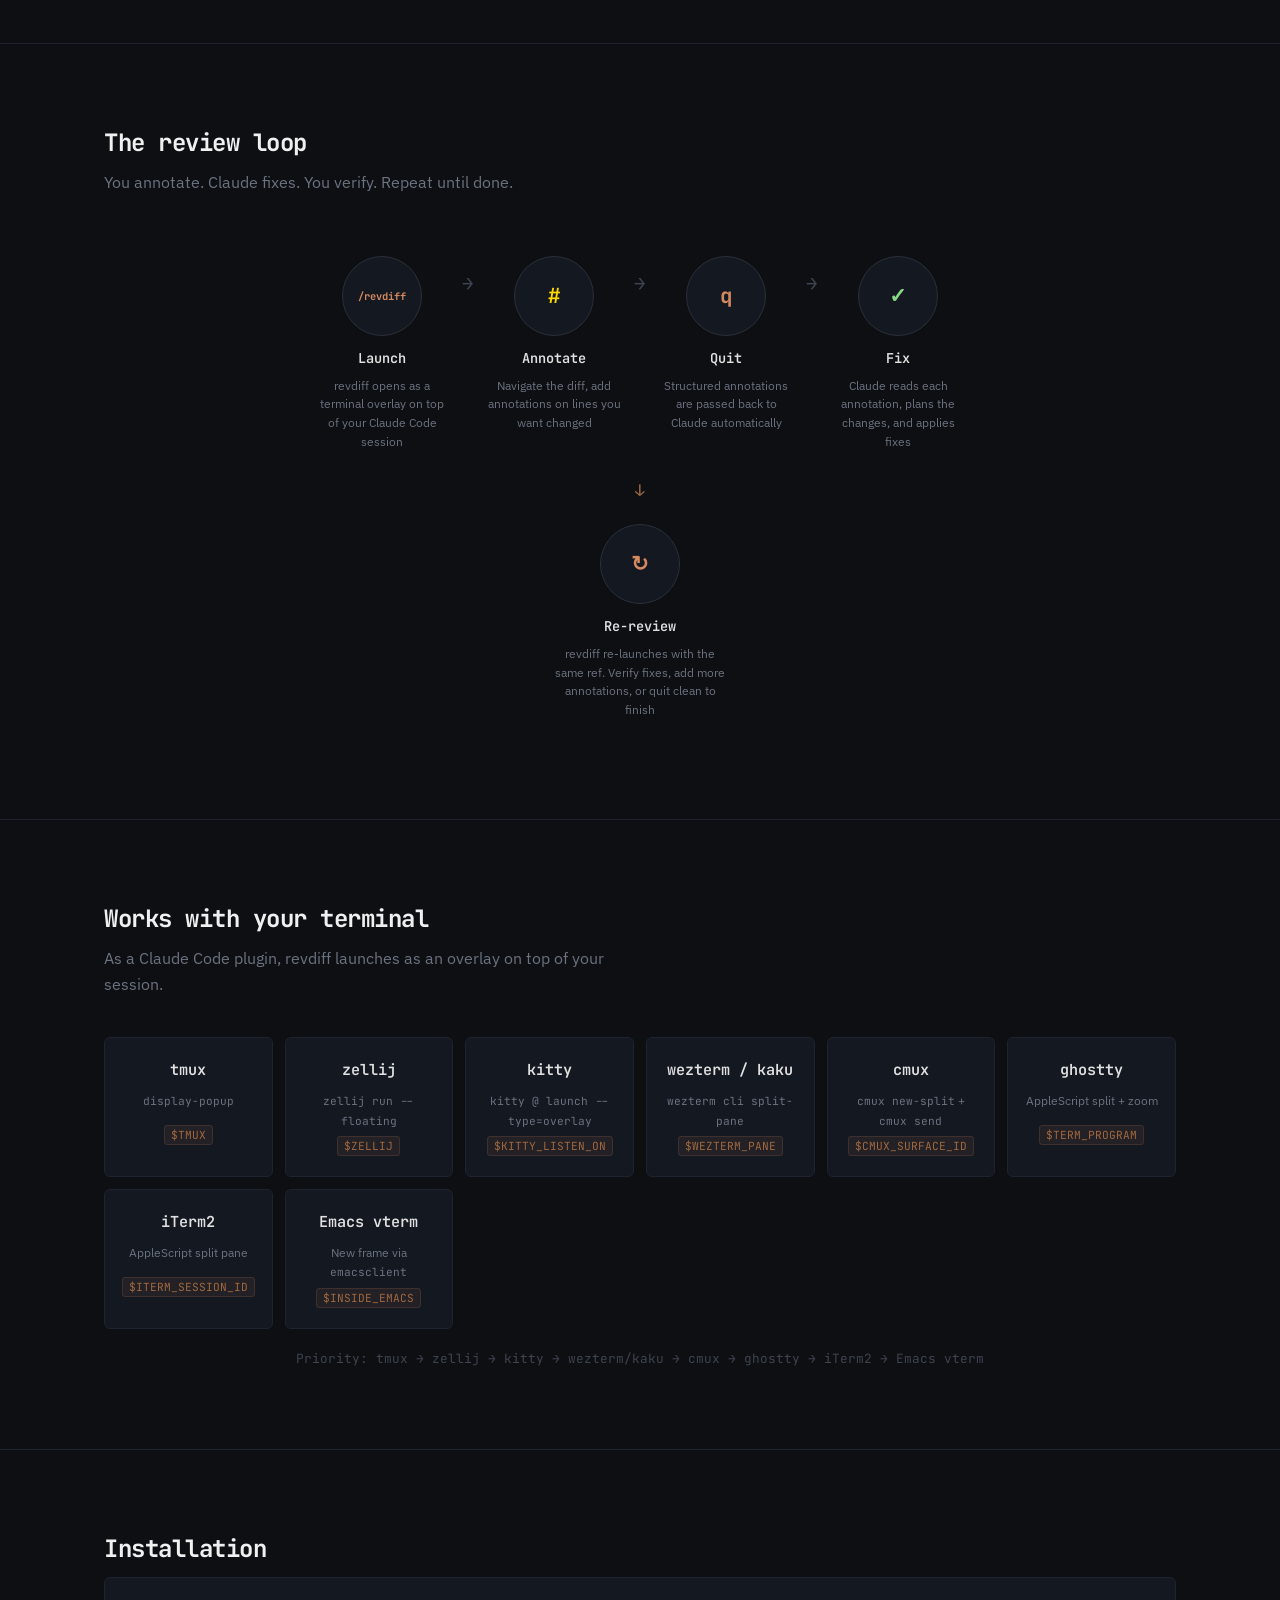
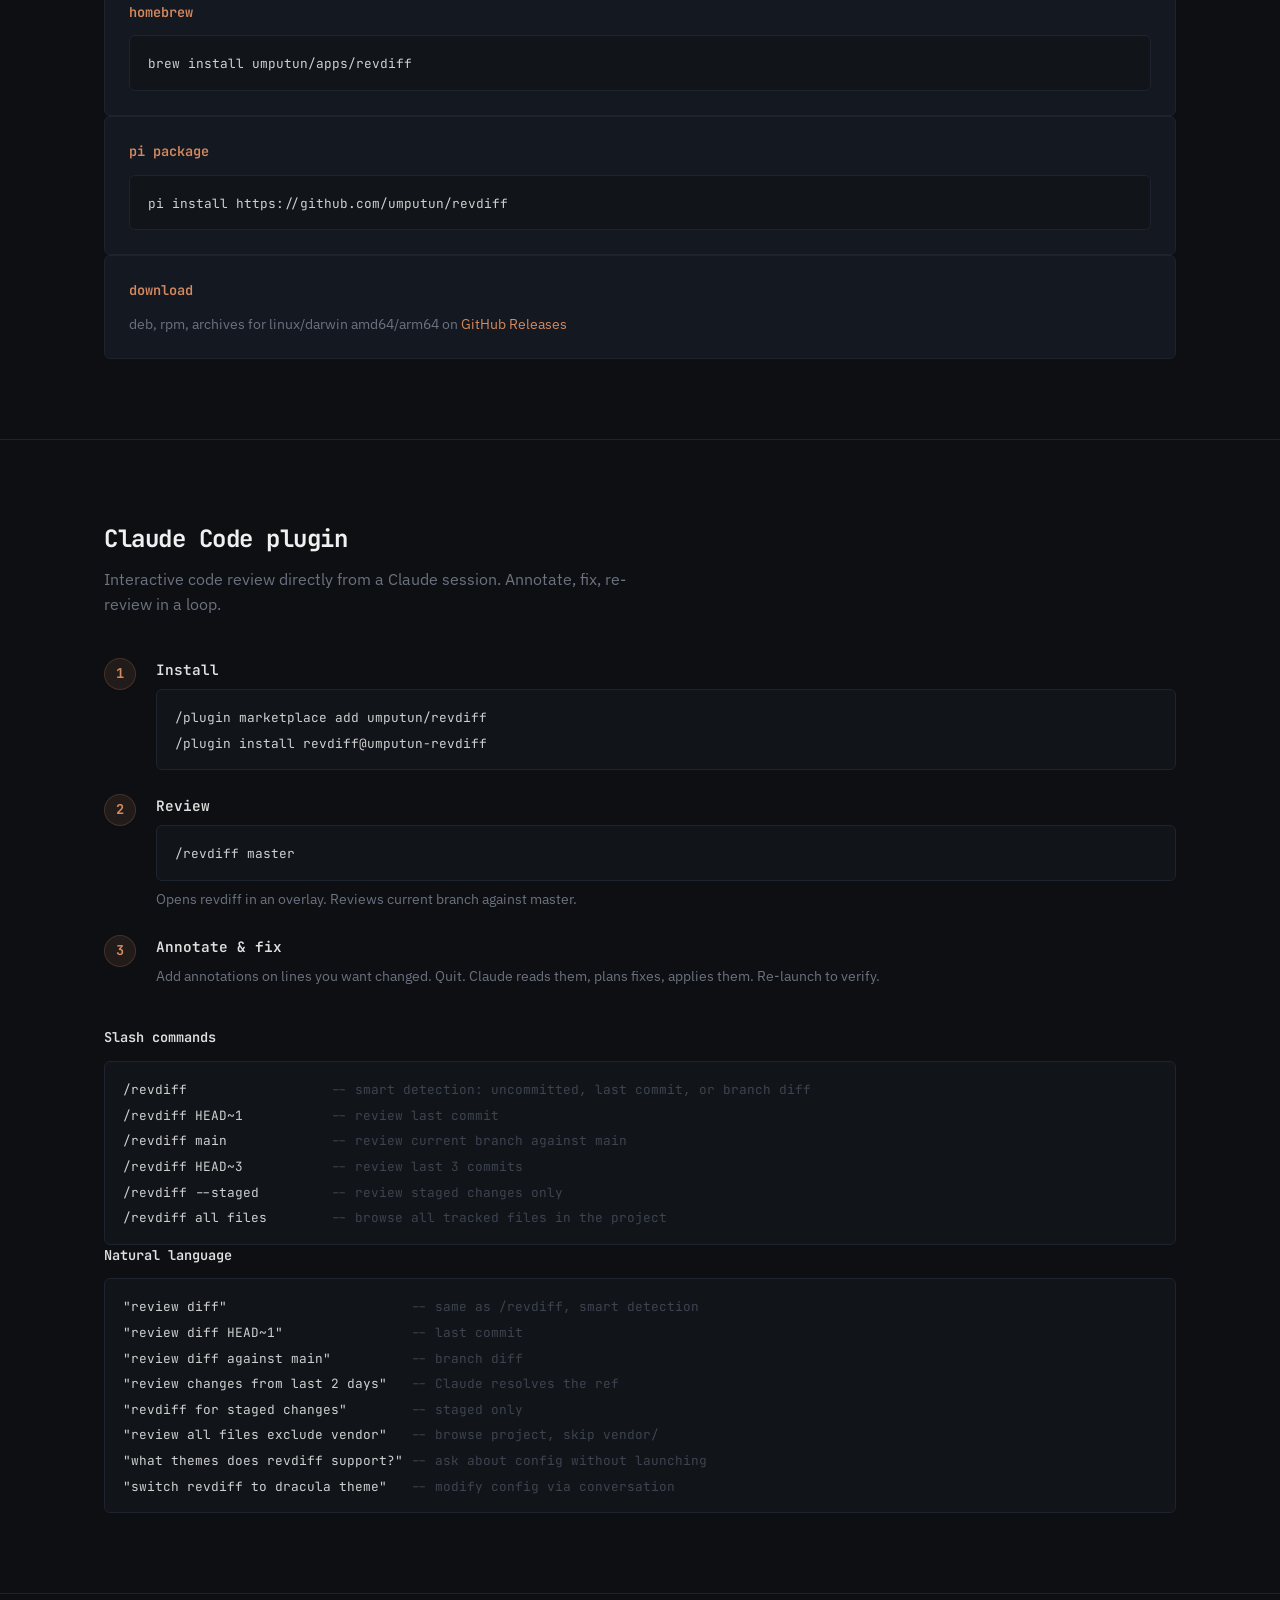
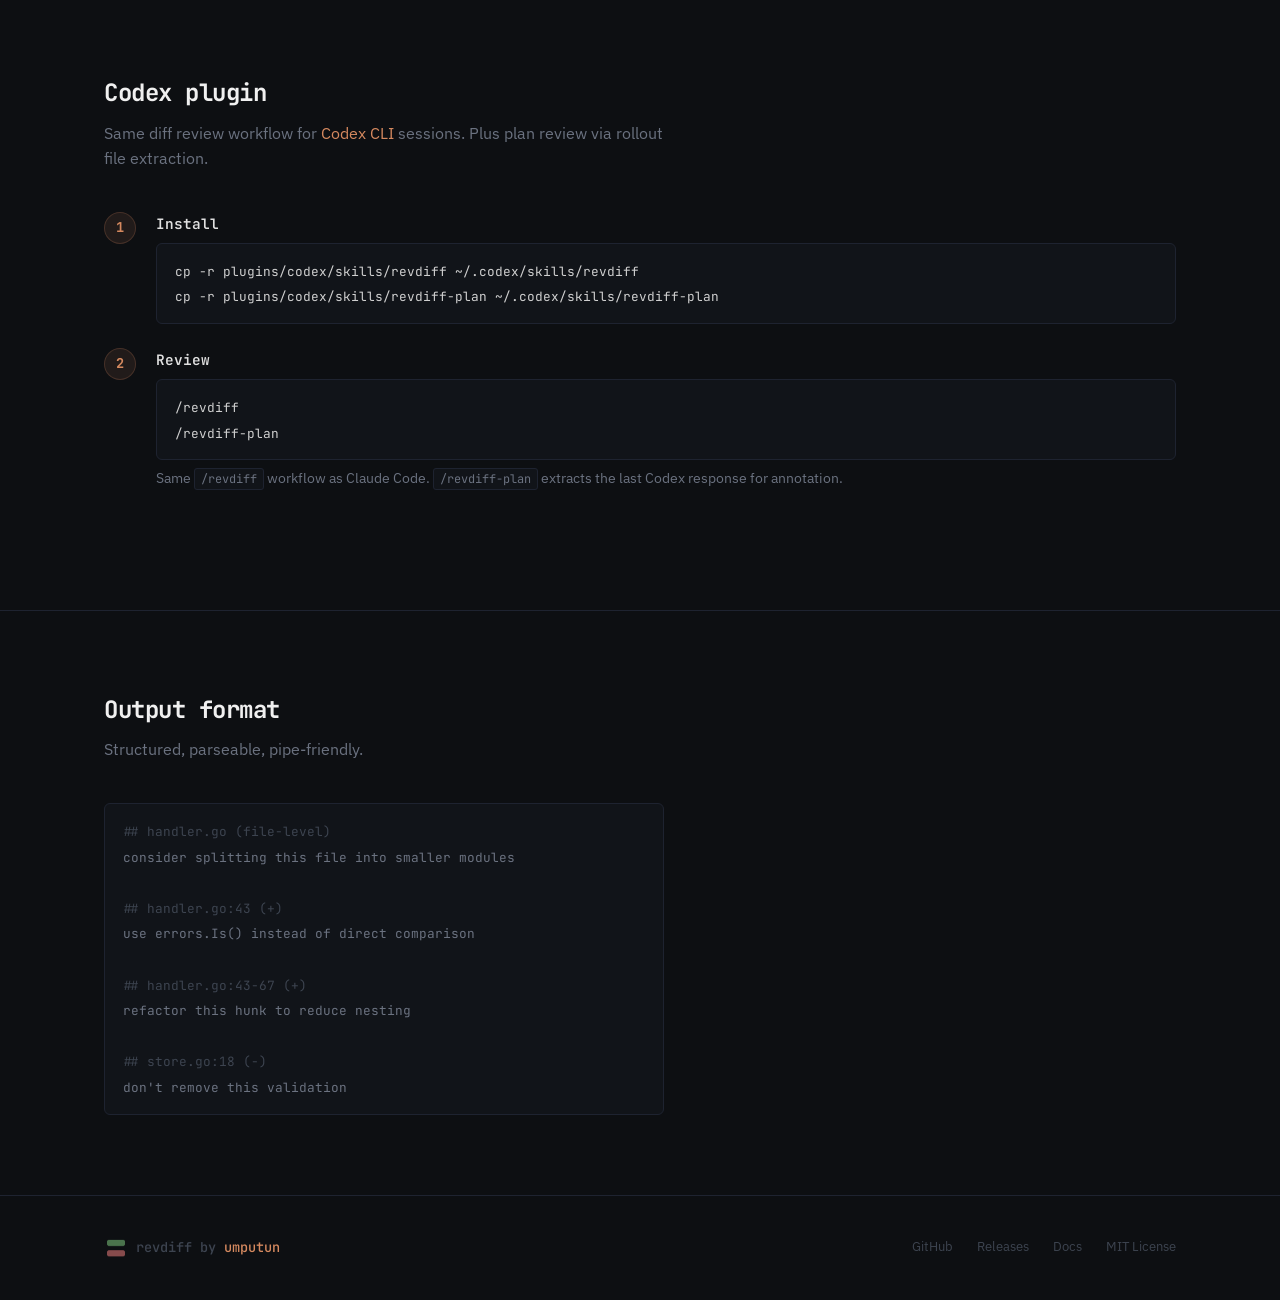
==== commit f16be040: "fix(plugin): correct codex skill install path and remove dead plugin manifest Codex does not scan `~" ====
--- a/site/index.html
+++ b/site/index.html
@@ -3,22 +3,22 @@
 <head>
     <meta charset="UTF-8">
     <meta name="viewport" content="width=device-width, initial-scale=1.0">
-    <title>revdiff — Code Review for AI Agents, Claude Code, and pi</title>
-    <meta name="description" content="TUI for code review in AI coding sessions. Review diffs, plans, and documents with inline annotations. Ships as a Claude Code plugin and a pi package.">
-    <meta name="keywords" content="code review for ai agents, code review for claude code, code review for pi, plan review for claude code, tui diff viewer, terminal code review, inline annotations, claude code plugin, pi package, ai code review tool">
+    <title>revdiff — Code Review for AI Agents, Claude Code, Codex, and pi</title>
+    <meta name="description" content="TUI for code review in AI coding sessions. Review diffs, plans, and documents with inline annotations. Ships as a Claude Code plugin, Codex plugin, and a pi package.">
+    <meta name="keywords" content="code review for ai agents, code review for claude code, code review for codex, code review for pi, plan review for claude code, tui diff viewer, terminal code review, inline annotations, claude code plugin, codex plugin, pi package, ai code review tool">
     <meta name="author" content="umputun">
     <link rel="canonical" href="https://revdiff.com/">
 
-    <meta property="og:title" content="revdiff — Code Review for AI Agents, Claude Code, and pi">
-    <meta property="og:description" content="TUI for code review in AI coding sessions. Review diffs, plans, and documents with inline annotations. Ships as a Claude Code plugin and a pi package.">
+    <meta property="og:title" content="revdiff — Code Review for AI Agents, Claude Code, Codex, and pi">
+    <meta property="og:description" content="TUI for code review in AI coding sessions. Review diffs, plans, and documents with inline annotations. Ships as a Claude Code plugin, Codex plugin, and a pi package.">
     <meta property="og:type" content="website">
     <meta property="og:url" content="https://revdiff.com">
     <meta property="og:image" content="https://revdiff.com/assets/screenshot.png">
     <meta property="og:site_name" content="revdiff">
 
     <meta name="twitter:card" content="summary_large_image">
-    <meta name="twitter:title" content="revdiff — Code Review for AI Agents, Claude Code, and pi">
-    <meta name="twitter:description" content="TUI for code review in AI coding sessions. Review diffs, plans, and documents with inline annotations. Ships as a Claude Code plugin and a pi package.">
+    <meta name="twitter:title" content="revdiff — Code Review for AI Agents, Claude Code, Codex, and pi">
+    <meta name="twitter:description" content="TUI for code review in AI coding sessions. Review diffs, plans, and documents with inline annotations. Ships as a Claude Code plugin, Codex plugin, and a pi package.">
     <meta name="twitter:image" content="https://revdiff.com/assets/screenshot.png">
 
     <script type="application/ld+json">
@@ -26,7 +26,7 @@
         "@context": "https://schema.org",
         "@type": "SoftwareApplication",
         "name": "revdiff",
-        "description": "TUI for reviewing diffs, files, and documents with inline annotations. Code review tool for AI agents, Claude Code, and pi.",
+        "description": "TUI for reviewing diffs, files, and documents with inline annotations. Code review tool for AI agents, Claude Code, Codex, and pi.",
         "url": "https://revdiff.com",
         "applicationCategory": "DeveloperApplication",
         "operatingSystem": "macOS, Linux",
@@ -41,7 +41,7 @@
             "name": "umputun",
             "url": "https://github.com/umputun"
         },
-        "softwareVersion": "0.15.1",
+        "softwareVersion": "0.15.3",
         "downloadUrl": "https://github.com/umputun/revdiff/releases",
         "codeRepository": "https://github.com/umputun/revdiff"
     }
@@ -78,7 +78,7 @@
 
 <header class="hero">
     <div class="hero-content">
-        <div class="hero-badge">v0.15.1 <span class="hero-badge-sep">/</span> open source</div>
+        <div class="hero-badge">v0.15.3 <span class="hero-badge-sep">/</span> open source</div>
         <h1>Review diffs, files, and documents<br>right in your terminal</h1>
         <p class="hero-sub">Code review for AI agents, Claude Code, and pi. Annotate diffs, plans, and documents in a TUI. Structured output on quit, ready for AI agents, scripts, or any tool.</p>
         <div class="hero-actions">
@@ -94,7 +94,15 @@
             <div class="terminal-dots">
                 <span></span><span></span><span></span>
             </div>
-            <img src="assets/screenshot.png" alt="revdiff TUI screenshot" loading="lazy">
+            <div class="gallery-slides">
+                <img src="assets/screenshot.png" alt="revdiff TUI — diff view with syntax highlighting">
+                <img src="assets/screenshot-2.png" alt="revdiff TUI — help overlay with keybindings" loading="lazy">
+                <img src="assets/screenshot-3.png" alt="revdiff TUI — theme selector" loading="lazy">
+                <img src="assets/screenshot-4.png" alt="revdiff TUI — code view with annotations" loading="lazy">
+                <img src="assets/screenshot-5.png" alt="revdiff TUI — theme picker with live preview" loading="lazy">
+                <img src="assets/screenshot-6.png" alt="revdiff TUI — document browsing with markdown TOC" loading="lazy">
+                <img src="assets/screenshot-7.png" alt="revdiff TUI — code review with annotations" loading="lazy">
+            </div>
         </div>
     </div>
 </header>
@@ -147,7 +155,7 @@
             <div class="feature-card">
                 <div class="feature-icon"><span class="glyph accent">~</span></div>
                 <h3>Themes &amp; keybindings</h3>
-                <p>7 bundled color themes with interactive selector (<code>T</code>) and live preview. 21 customizable color keys. Full keybinding remapping. Community theme gallery.</p>
+                <p>7 bundled color themes with interactive selector (<code>T</code>) and live preview. 23 customizable color keys. Full keybinding remapping. Community theme gallery.</p>
             </div>
         </div>
     </div>
@@ -312,6 +320,30 @@
     </div>
 </section>
 
+<section class="plugin">
+    <div class="section-inner">
+        <h2>Codex plugin</h2>
+        <p class="section-sub">Same diff review workflow for <a href="https://github.com/openai/codex">Codex CLI</a> sessions. Plus plan review via rollout file extraction.</p>
+        <div class="plugin-flow">
+            <div class="flow-step">
+                <div class="flow-num">1</div>
+                <div class="flow-text">
+                    <h3>Install</h3>
+                    <div class="code-block"><code>cp -r plugins/codex/skills/revdiff ~/.codex/skills/revdiff<br>cp -r plugins/codex/skills/revdiff-plan ~/.codex/skills/revdiff-plan</code></div>
+                </div>
+            </div>
+            <div class="flow-step">
+                <div class="flow-num">2</div>
+                <div class="flow-text">
+                    <h3>Review</h3>
+                    <div class="code-block"><code>/revdiff<br>/revdiff-plan</code></div>
+                    <p>Same <code>/revdiff</code> workflow as Claude Code. <code>/revdiff-plan</code> extracts the last Codex response for annotation.</p>
+                </div>
+            </div>
+        </div>
+    </div>
+</section>
+
 <section class="output-section">
     <div class="section-inner">
         <h2>Output format</h2>
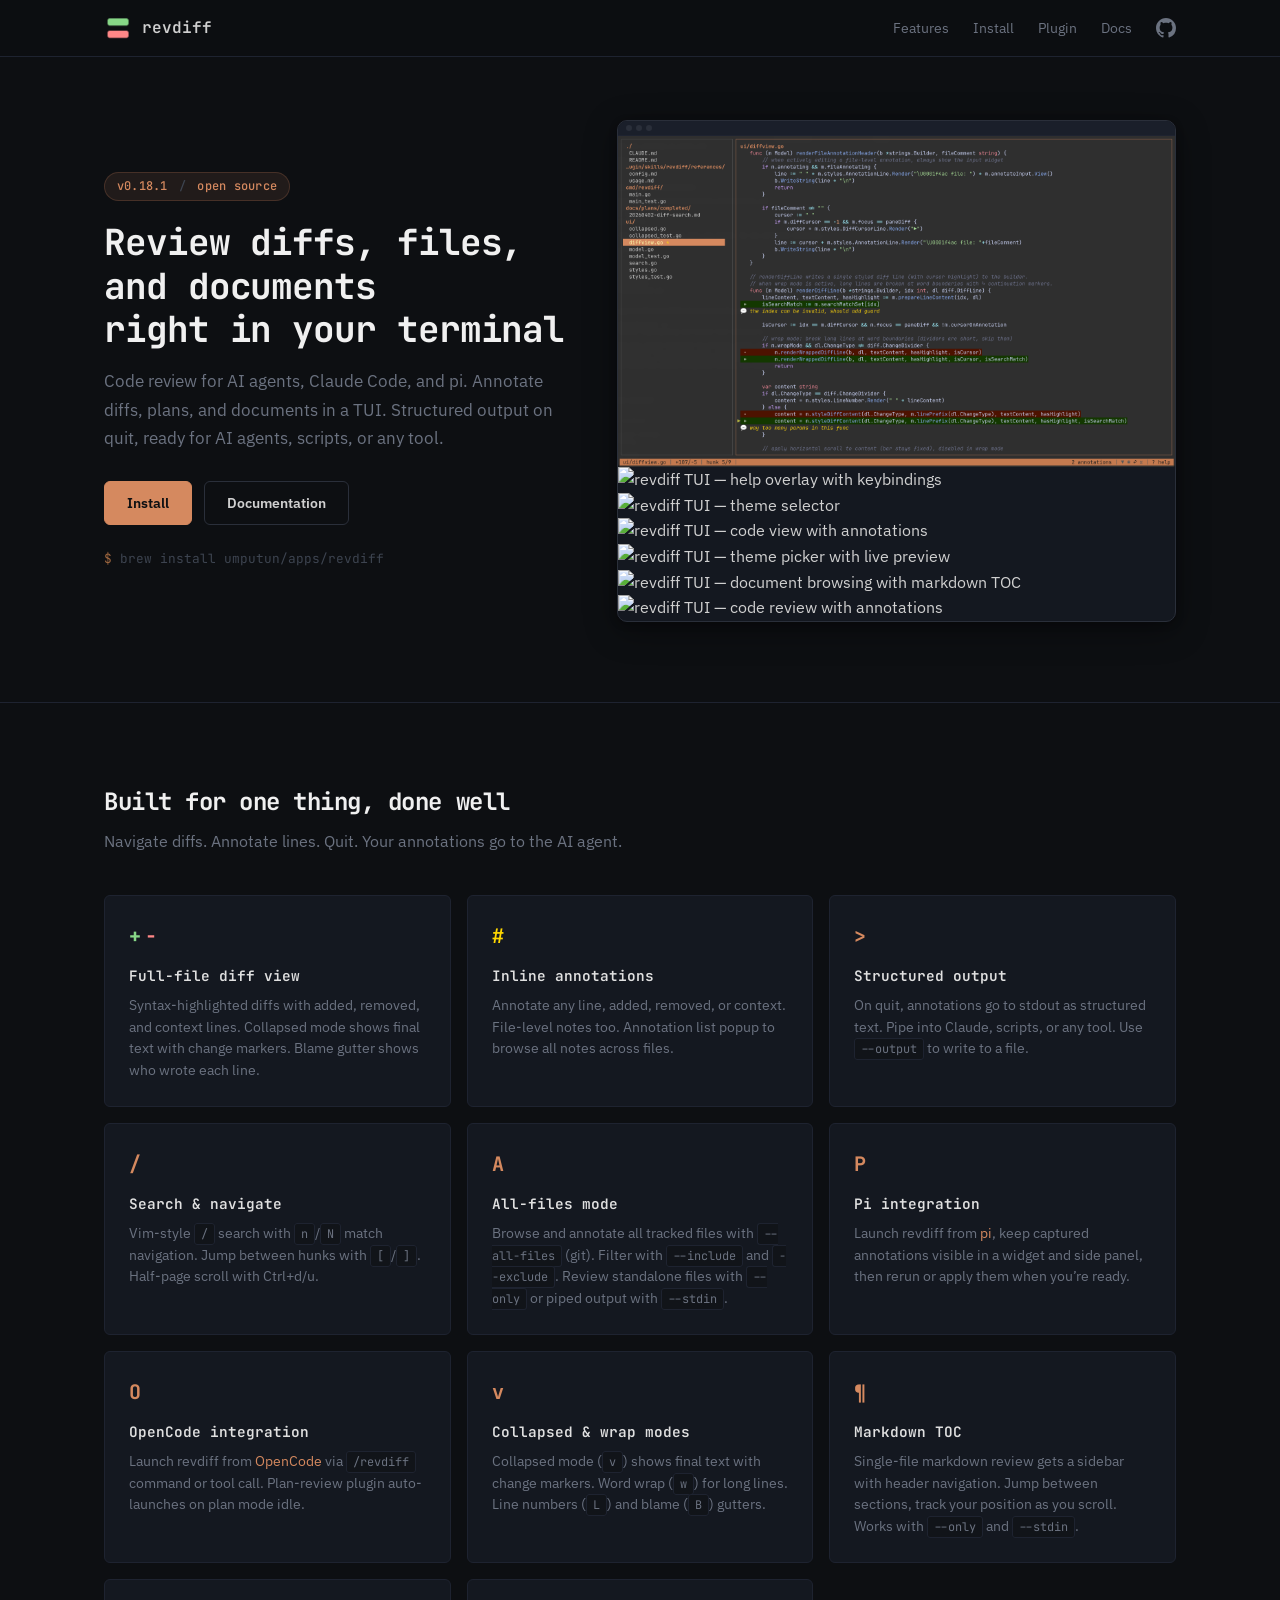
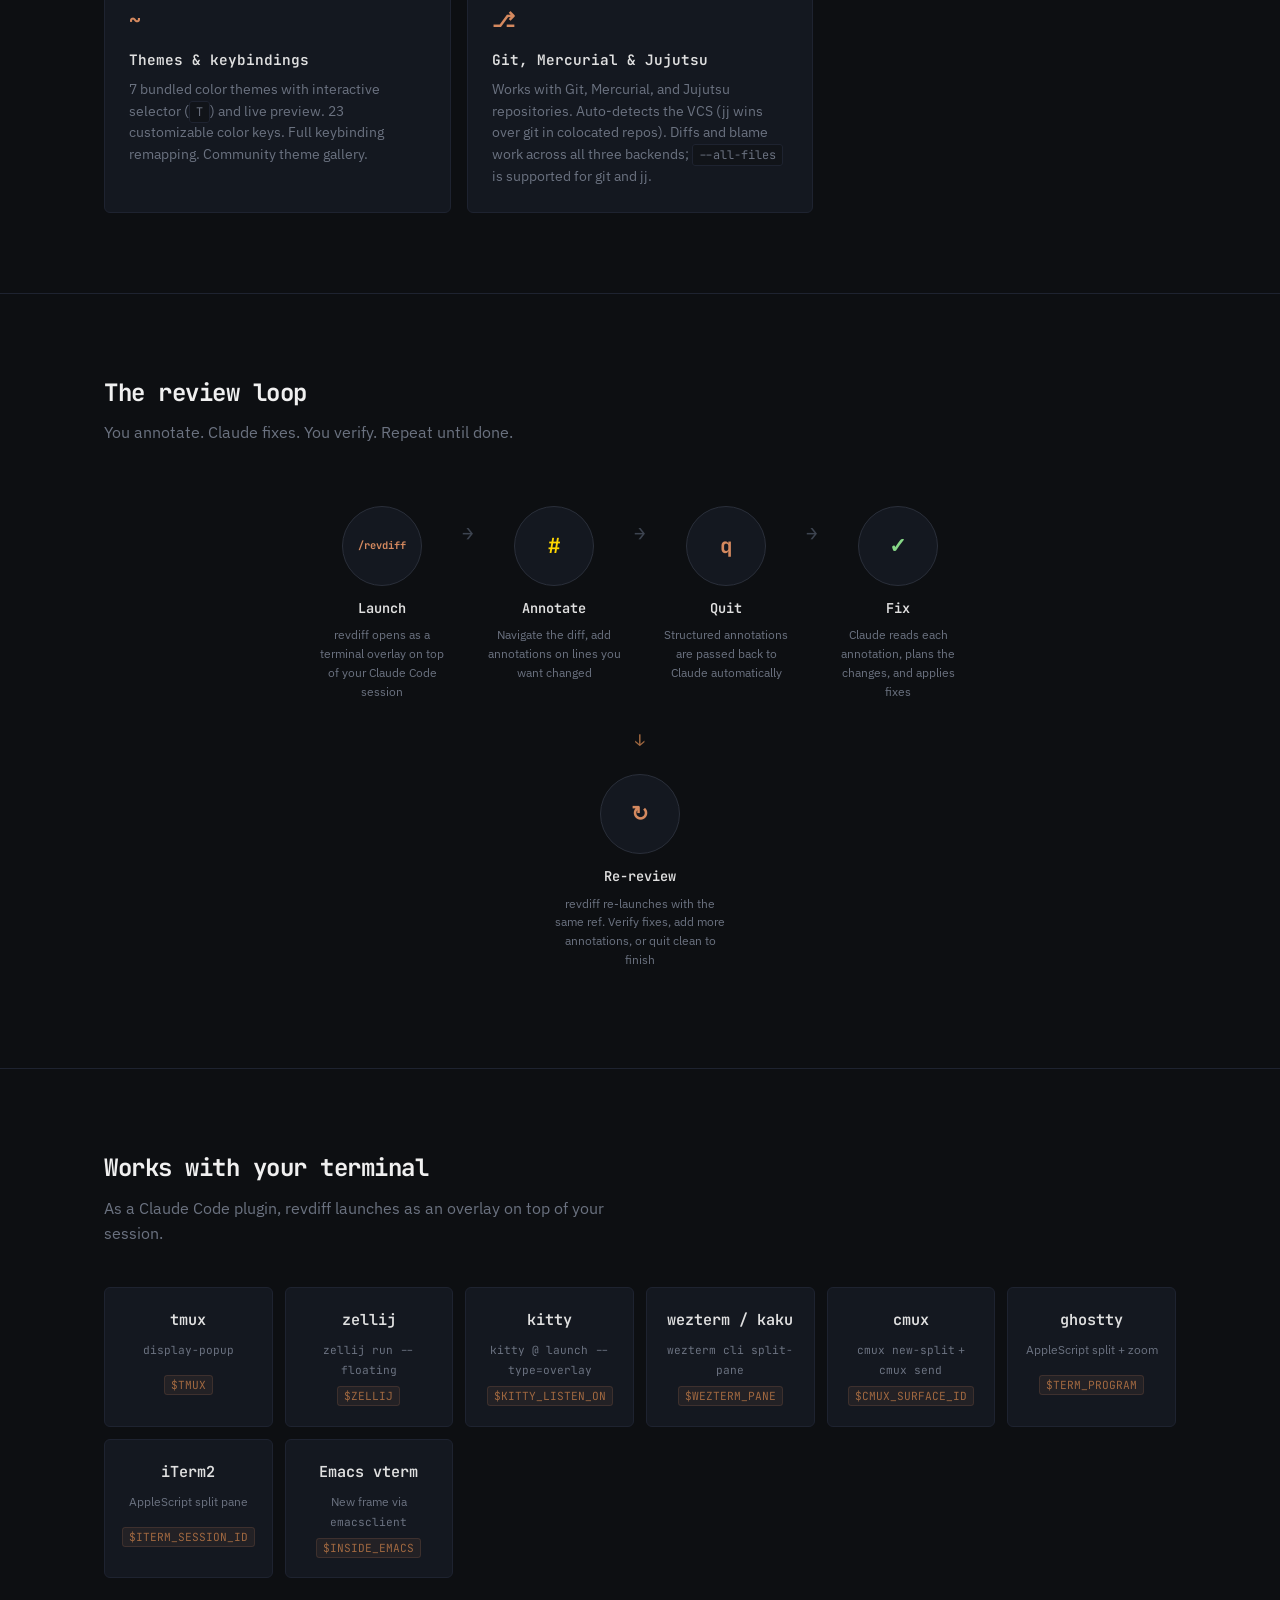
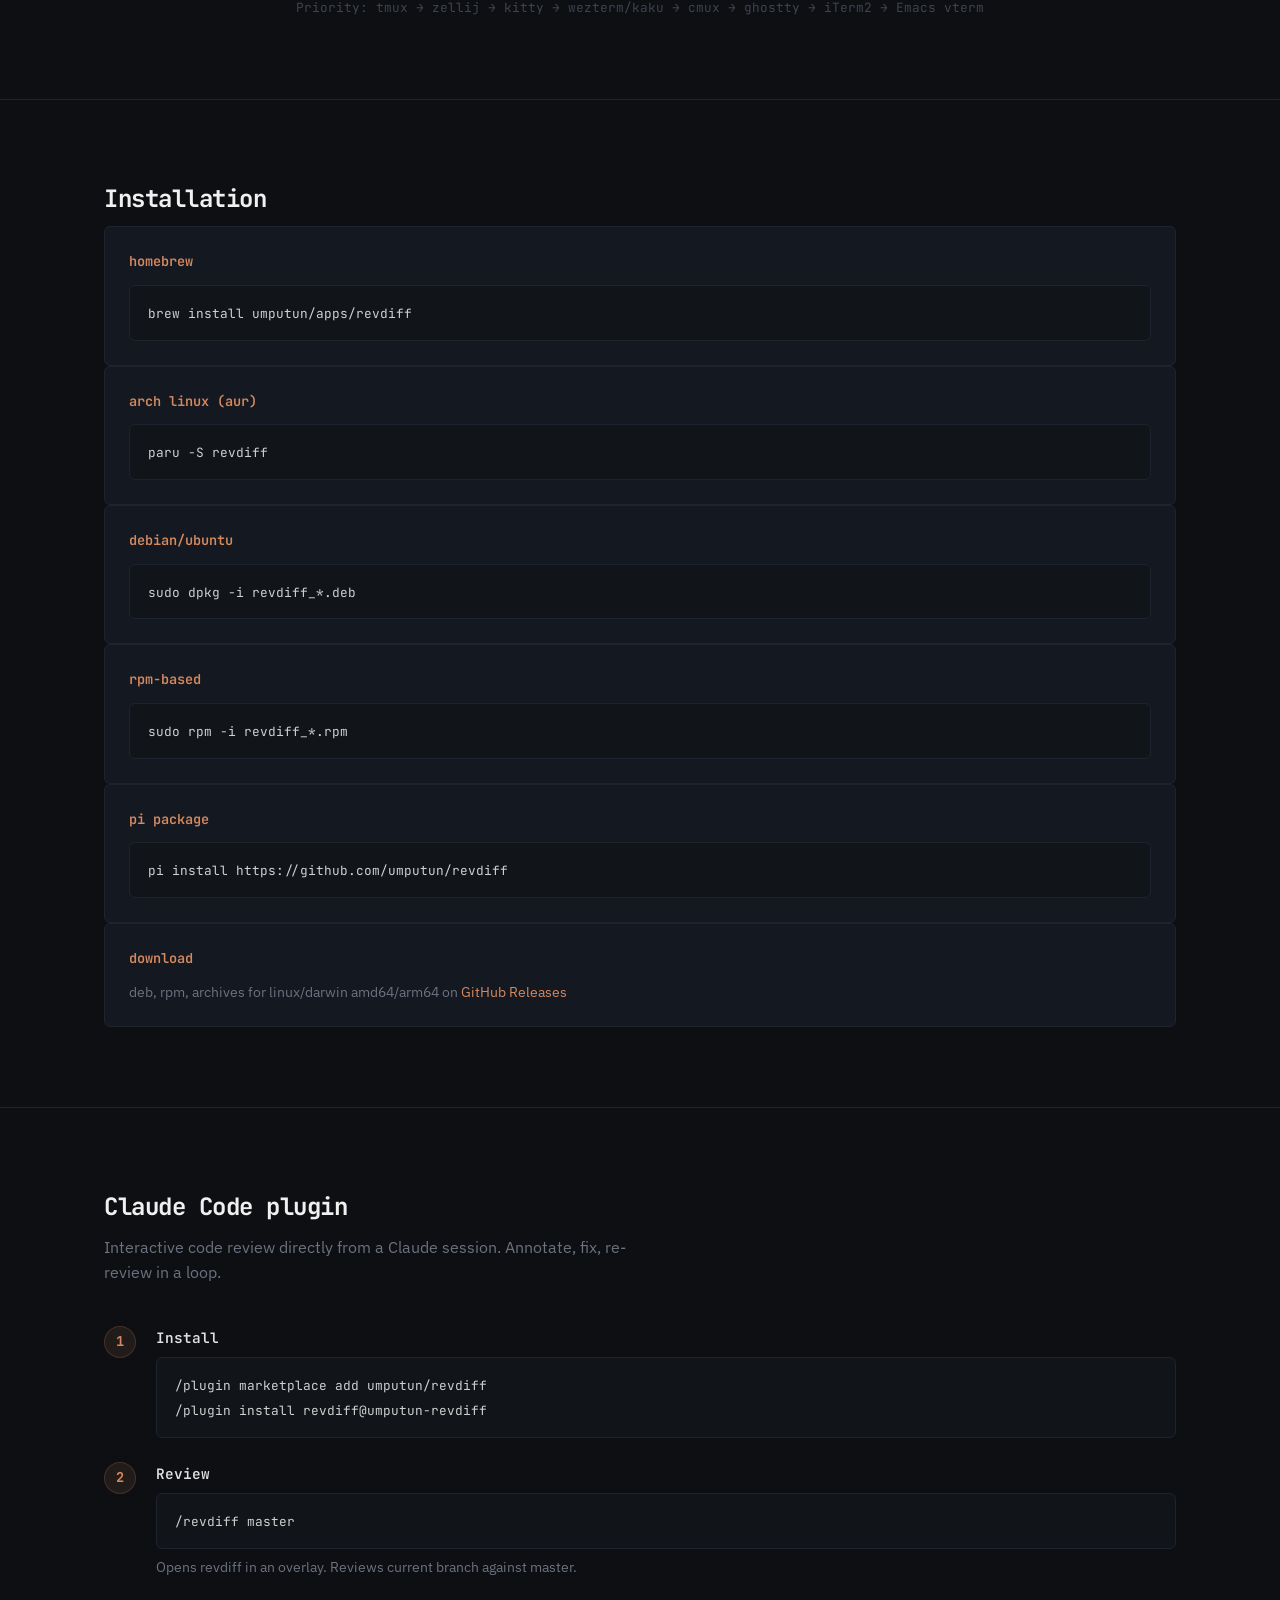
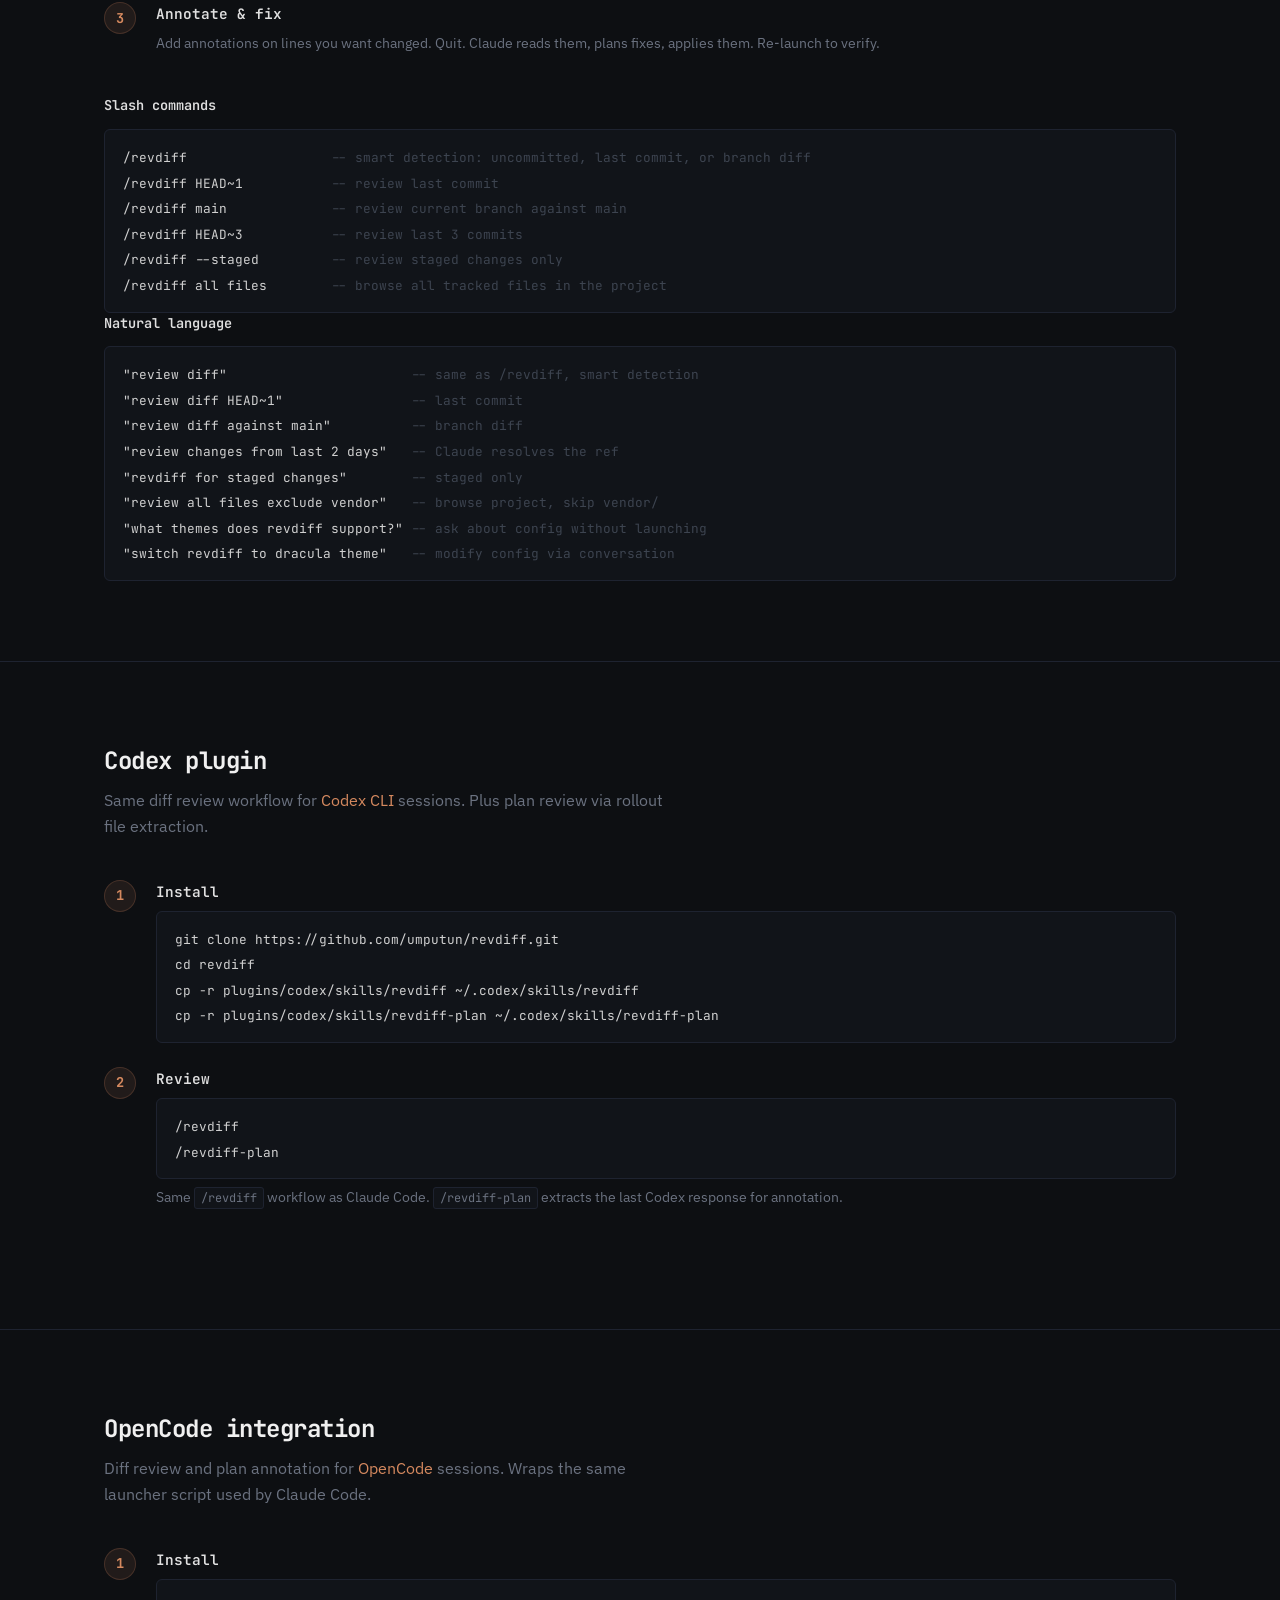
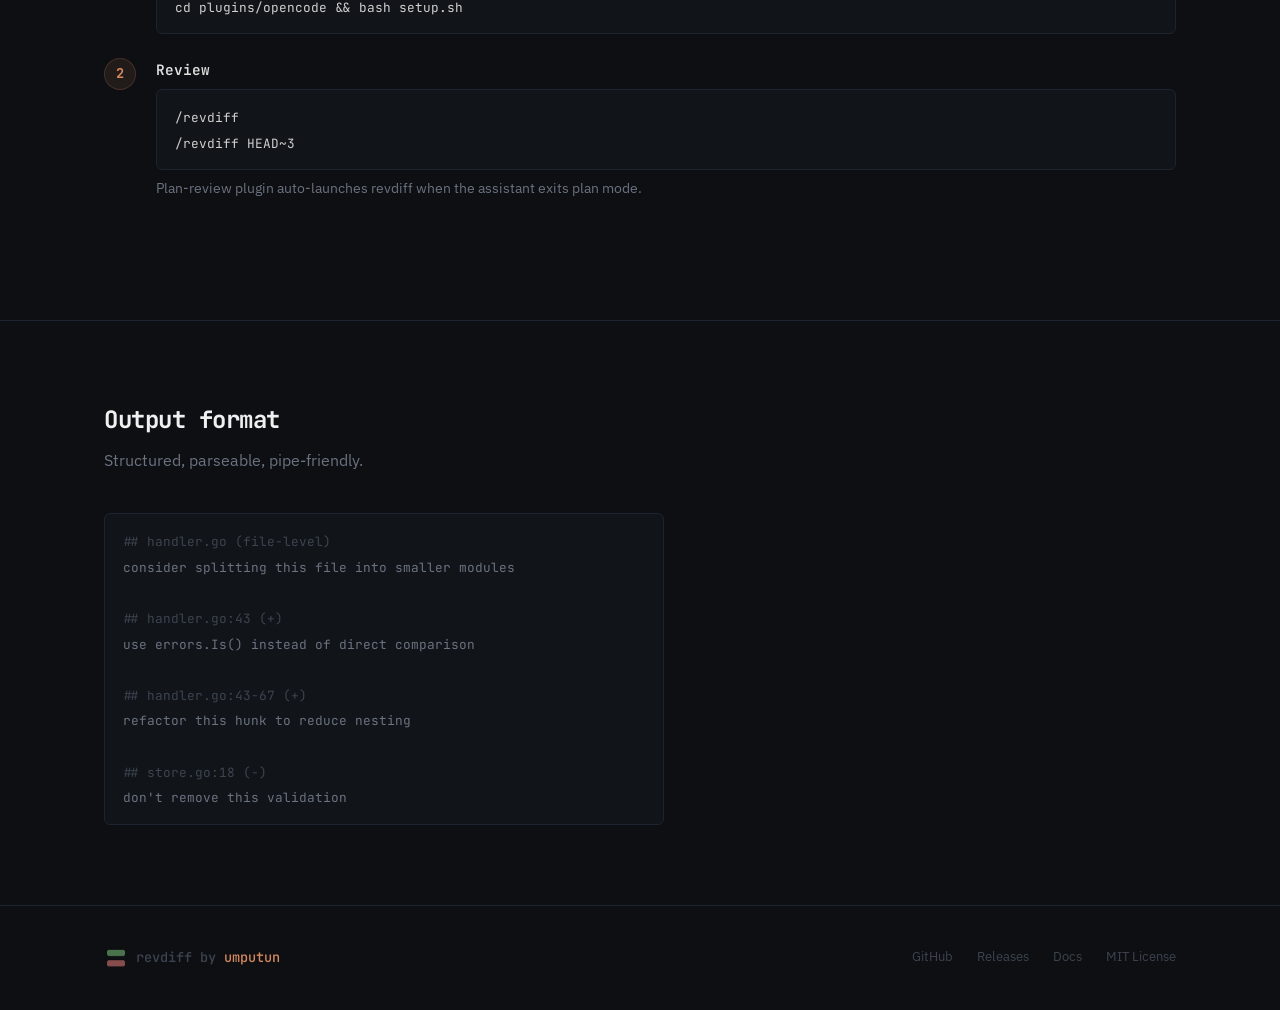
==== commit ce97820b: "Add Jujutsu (jj) support (#112) * Add Jujutsu (jj) support  Parallels the existing Mercurial backend" ====
--- a/site/index.html
+++ b/site/index.html
@@ -3,22 +3,22 @@
 <head>
     <meta charset="UTF-8">
     <meta name="viewport" content="width=device-width, initial-scale=1.0">
-    <title>revdiff — Code Review for AI Agents, Claude Code, Codex, and pi</title>
-    <meta name="description" content="TUI for code review in AI coding sessions. Review diffs, plans, and documents with inline annotations. Ships as a Claude Code plugin, Codex plugin, and a pi package.">
-    <meta name="keywords" content="code review for ai agents, code review for claude code, code review for codex, code review for pi, plan review for claude code, tui diff viewer, terminal code review, inline annotations, claude code plugin, codex plugin, pi package, ai code review tool">
+    <title>revdiff — Code Review for AI Agents - Claude Code, Codex, OpenCode, and pi</title>
+    <meta name="description" content="TUI for code review in AI coding sessions. Review diffs, plans, and documents with inline annotations. Ships as a Claude Code plugin, Codex plugin, OpenCode integration, and a pi package.">
+    <meta name="keywords" content="code review for ai agents, code review for claude code, code review for codex, code review for opencode, code review for pi, plan review for claude code, tui diff viewer, terminal code review, inline annotations, claude code plugin, codex plugin, opencode integration, pi package, ai code review tool">
     <meta name="author" content="umputun">
     <link rel="canonical" href="https://revdiff.com/">
 
-    <meta property="og:title" content="revdiff — Code Review for AI Agents, Claude Code, Codex, and pi">
-    <meta property="og:description" content="TUI for code review in AI coding sessions. Review diffs, plans, and documents with inline annotations. Ships as a Claude Code plugin, Codex plugin, and a pi package.">
+    <meta property="og:title" content="revdiff — Code Review for AI Agents - Claude Code, Codex, OpenCode, and pi">
+    <meta property="og:description" content="TUI for code review in AI coding sessions. Review diffs, plans, and documents with inline annotations. Ships as a Claude Code plugin, Codex plugin, OpenCode integration, and a pi package.">
     <meta property="og:type" content="website">
     <meta property="og:url" content="https://revdiff.com">
     <meta property="og:image" content="https://revdiff.com/assets/screenshot.png">
     <meta property="og:site_name" content="revdiff">
 
     <meta name="twitter:card" content="summary_large_image">
-    <meta name="twitter:title" content="revdiff — Code Review for AI Agents, Claude Code, Codex, and pi">
-    <meta name="twitter:description" content="TUI for code review in AI coding sessions. Review diffs, plans, and documents with inline annotations. Ships as a Claude Code plugin, Codex plugin, and a pi package.">
+    <meta name="twitter:title" content="revdiff — Code Review for AI Agents - Claude Code, Codex, OpenCode, and pi">
+    <meta name="twitter:description" content="TUI for code review in AI coding sessions. Review diffs, plans, and documents with inline annotations. Ships as a Claude Code plugin, Codex plugin, OpenCode integration, and a pi package.">
     <meta name="twitter:image" content="https://revdiff.com/assets/screenshot.png">
 
     <script type="application/ld+json">
@@ -26,7 +26,7 @@
         "@context": "https://schema.org",
         "@type": "SoftwareApplication",
         "name": "revdiff",
-        "description": "TUI for reviewing diffs, files, and documents with inline annotations. Code review tool for AI agents, Claude Code, Codex, and pi.",
+        "description": "TUI for reviewing diffs, files, and documents with inline annotations. Code review tool for AI agents - Claude Code, Codex, OpenCode, and pi.",
         "url": "https://revdiff.com",
         "applicationCategory": "DeveloperApplication",
         "operatingSystem": "macOS, Linux",
@@ -41,7 +41,7 @@
             "name": "umputun",
             "url": "https://github.com/umputun"
         },
-        "softwareVersion": "0.15.3",
+        "softwareVersion": "0.18.1",
         "downloadUrl": "https://github.com/umputun/revdiff/releases",
         "codeRepository": "https://github.com/umputun/revdiff"
     }
@@ -78,7 +78,7 @@
 
 <header class="hero">
     <div class="hero-content">
-        <div class="hero-badge">v0.15.3 <span class="hero-badge-sep">/</span> open source</div>
+        <div class="hero-badge">v0.18.1 <span class="hero-badge-sep">/</span> open source</div>
         <h1>Review diffs, files, and documents<br>right in your terminal</h1>
         <p class="hero-sub">Code review for AI agents, Claude Code, and pi. Annotate diffs, plans, and documents in a TUI. Structured output on quit, ready for AI agents, scripts, or any tool.</p>
         <div class="hero-actions">
@@ -115,7 +115,7 @@
             <div class="feature-card">
                 <div class="feature-icon"><span class="glyph add">+</span><span class="glyph remove">-</span></div>
                 <h3>Full-file diff view</h3>
-                <p>Syntax-highlighted diffs with added, removed, and context lines. Collapsed mode shows final text with change markers. Git blame gutter shows who wrote each line.</p>
+                <p>Syntax-highlighted diffs with added, removed, and context lines. Collapsed mode shows final text with change markers. Blame gutter shows who wrote each line.</p>
             </div>
             <div class="feature-card">
                 <div class="feature-icon"><span class="glyph annotation">#</span></div>
@@ -135,7 +135,7 @@
             <div class="feature-card">
                 <div class="feature-icon"><span class="glyph accent">A</span></div>
                 <h3>All-files mode</h3>
-                <p>Browse and annotate all git-tracked files with <code>--all-files</code>. Filter with <code>--exclude</code>. Review standalone files with <code>--only</code> or piped output with <code>--stdin</code>.</p>
+                <p>Browse and annotate all tracked files with <code>--all-files</code> (git). Filter with <code>--include</code> and <code>--exclude</code>. Review standalone files with <code>--only</code> or piped output with <code>--stdin</code>.</p>
             </div>
             <div class="feature-card">
                 <div class="feature-icon"><span class="glyph accent" aria-label="Pi integration">P</span></div>
@@ -143,9 +143,14 @@
                 <p>Launch revdiff from <a href="https://github.com/badlogic/pi-mono">pi</a>, keep captured annotations visible in a widget and side panel, then rerun or apply them when you’re ready.</p>
             </div>
             <div class="feature-card">
+                <div class="feature-icon"><span class="glyph accent" aria-label="OpenCode integration">O</span></div>
+                <h3>OpenCode integration</h3>
+                <p>Launch revdiff from <a href="https://github.com/opencode-ai/opencode">OpenCode</a> via <code>/revdiff</code> command or tool call. Plan-review plugin auto-launches on plan mode idle.</p>
+            </div>
+            <div class="feature-card">
                 <div class="feature-icon"><span class="glyph accent">v</span></div>
                 <h3>Collapsed &amp; wrap modes</h3>
-                <p>Collapsed mode (<code>v</code>) shows final text with change markers. Word wrap (<code>w</code>) for long lines. Line numbers (<code>L</code>) and git blame (<code>B</code>) gutters.</p>
+                <p>Collapsed mode (<code>v</code>) shows final text with change markers. Word wrap (<code>w</code>) for long lines. Line numbers (<code>L</code>) and blame (<code>B</code>) gutters.</p>
             </div>
             <div class="feature-card">
                 <div class="feature-icon"><span class="glyph accent">&para;</span></div>
@@ -156,6 +161,11 @@
                 <div class="feature-icon"><span class="glyph accent">~</span></div>
                 <h3>Themes &amp; keybindings</h3>
                 <p>7 bundled color themes with interactive selector (<code>T</code>) and live preview. 23 customizable color keys. Full keybinding remapping. Community theme gallery.</p>
+            </div>
+            <div class="feature-card">
+                <div class="feature-icon"><span class="glyph accent">&#x2387;</span></div>
+                <h3>Git, Mercurial &amp; Jujutsu</h3>
+                <p>Works with Git, Mercurial, and Jujutsu repositories. Auto-detects the VCS (jj wins over git in colocated repos). Diffs and blame work across all three backends; <code>--all-files</code> is supported for git and jj.</p>
             </div>
         </div>
     </div>
@@ -256,6 +266,18 @@
             <div class="install-card">
                 <h3>Homebrew</h3>
                 <div class="code-block"><code>brew install umputun/apps/revdiff</code></div>
+            </div>
+            <div class="install-card">
+                <h3>Arch Linux (AUR)</h3>
+                <div class="code-block"><code>paru -S revdiff</code></div>
+            </div>
+            <div class="install-card">
+                <h3>Debian/Ubuntu</h3>
+                <div class="code-block"><code>sudo dpkg -i revdiff_*.deb</code></div>
+            </div>
+            <div class="install-card">
+                <h3>RPM-based</h3>
+                <div class="code-block"><code>sudo rpm -i revdiff_*.rpm</code></div>
             </div>
             <div class="install-card">
                 <h3>Pi package</h3>
@@ -329,7 +351,7 @@
                 <div class="flow-num">1</div>
                 <div class="flow-text">
                     <h3>Install</h3>
-                    <div class="code-block"><code>cp -r plugins/codex/skills/revdiff ~/.codex/skills/revdiff<br>cp -r plugins/codex/skills/revdiff-plan ~/.codex/skills/revdiff-plan</code></div>
+                    <div class="code-block"><code>git clone https://github.com/umputun/revdiff.git<br>cd revdiff<br>cp -r plugins/codex/skills/revdiff ~/.codex/skills/revdiff<br>cp -r plugins/codex/skills/revdiff-plan ~/.codex/skills/revdiff-plan</code></div>
                 </div>
             </div>
             <div class="flow-step">
@@ -338,6 +360,30 @@
                     <h3>Review</h3>
                     <div class="code-block"><code>/revdiff<br>/revdiff-plan</code></div>
                     <p>Same <code>/revdiff</code> workflow as Claude Code. <code>/revdiff-plan</code> extracts the last Codex response for annotation.</p>
+                </div>
+            </div>
+        </div>
+    </div>
+</section>
+
+<section class="plugin">
+    <div class="section-inner">
+        <h2>OpenCode integration</h2>
+        <p class="section-sub">Diff review and plan annotation for <a href="https://github.com/opencode-ai/opencode">OpenCode</a> sessions. Wraps the same launcher script used by Claude Code.</p>
+        <div class="plugin-flow">
+            <div class="flow-step">
+                <div class="flow-num">1</div>
+                <div class="flow-text">
+                    <h3>Install</h3>
+                    <div class="code-block"><code>cd plugins/opencode && bash setup.sh</code></div>
+                </div>
+            </div>
+            <div class="flow-step">
+                <div class="flow-num">2</div>
+                <div class="flow-text">
+                    <h3>Review</h3>
+                    <div class="code-block"><code>/revdiff<br>/revdiff HEAD~3</code></div>
+                    <p>Plan-review plugin auto-launches revdiff when the assistant exits plan mode.</p>
                 </div>
             </div>
         </div>
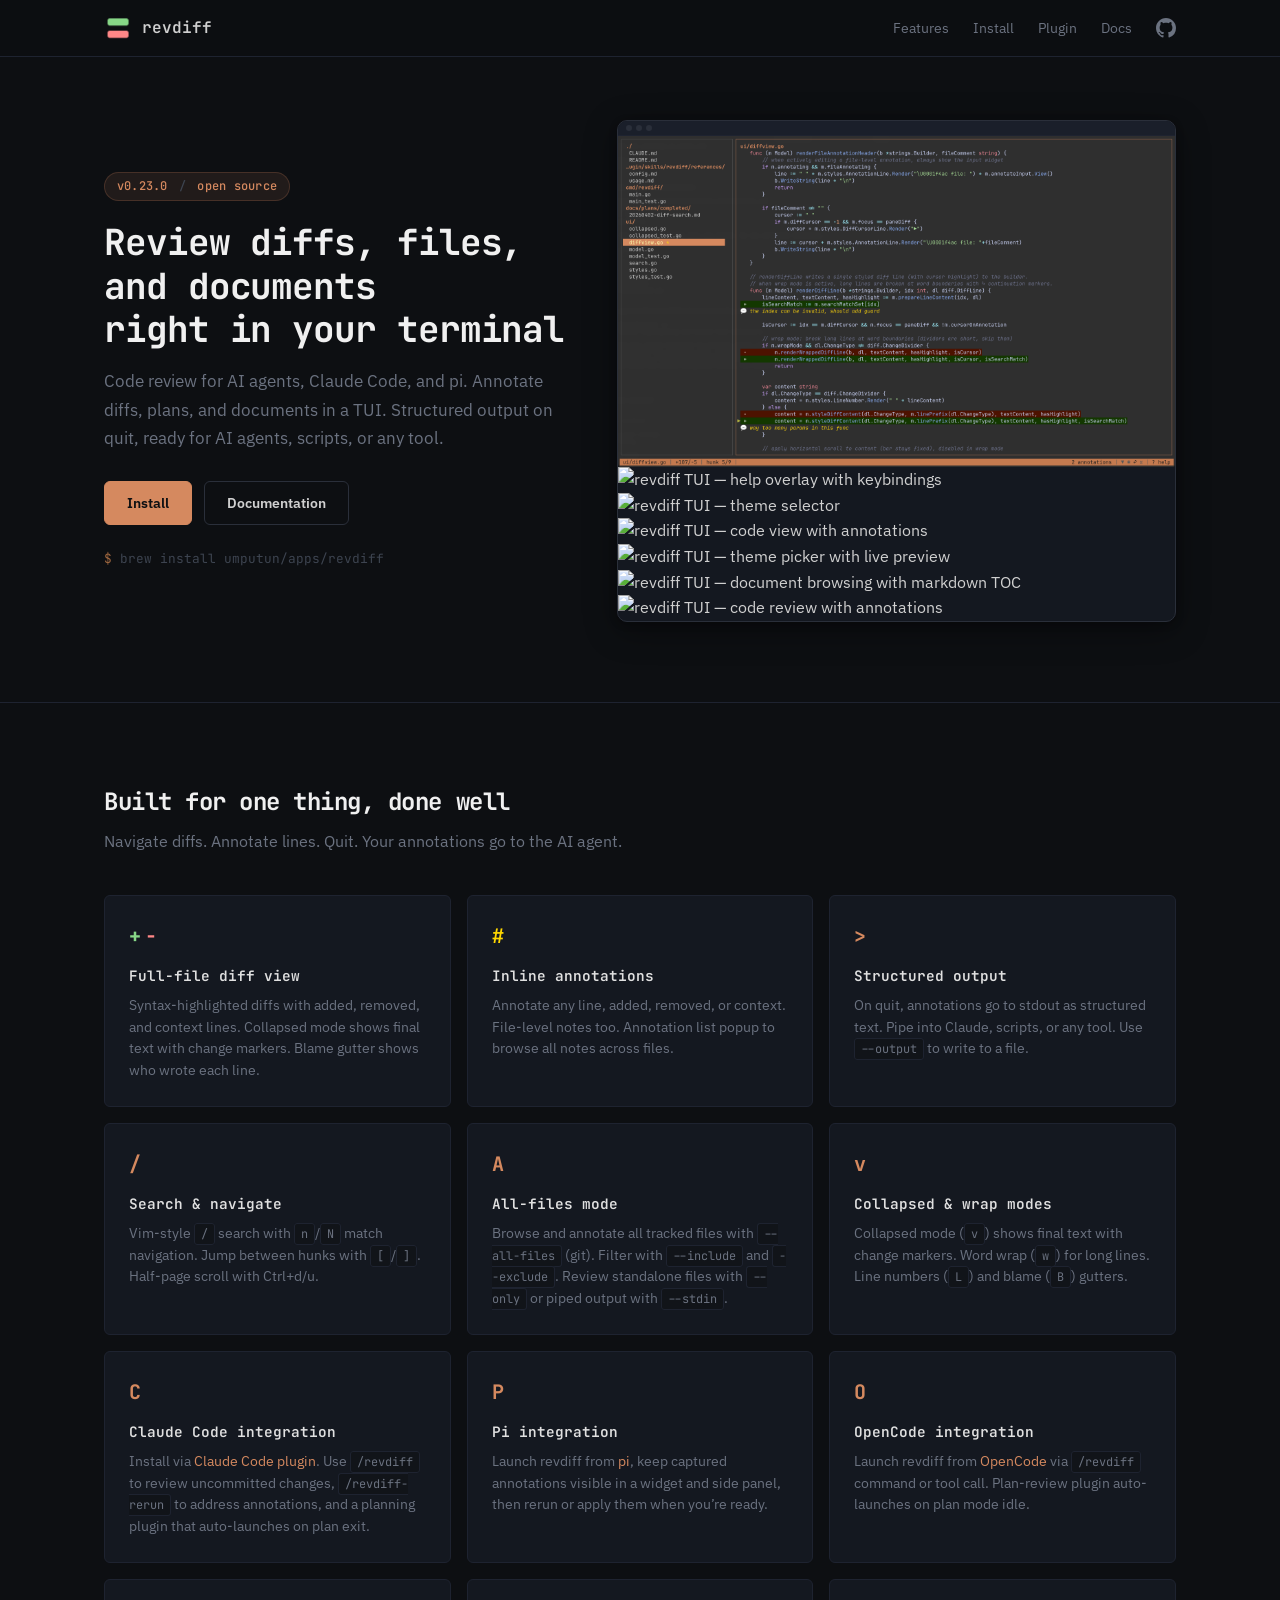
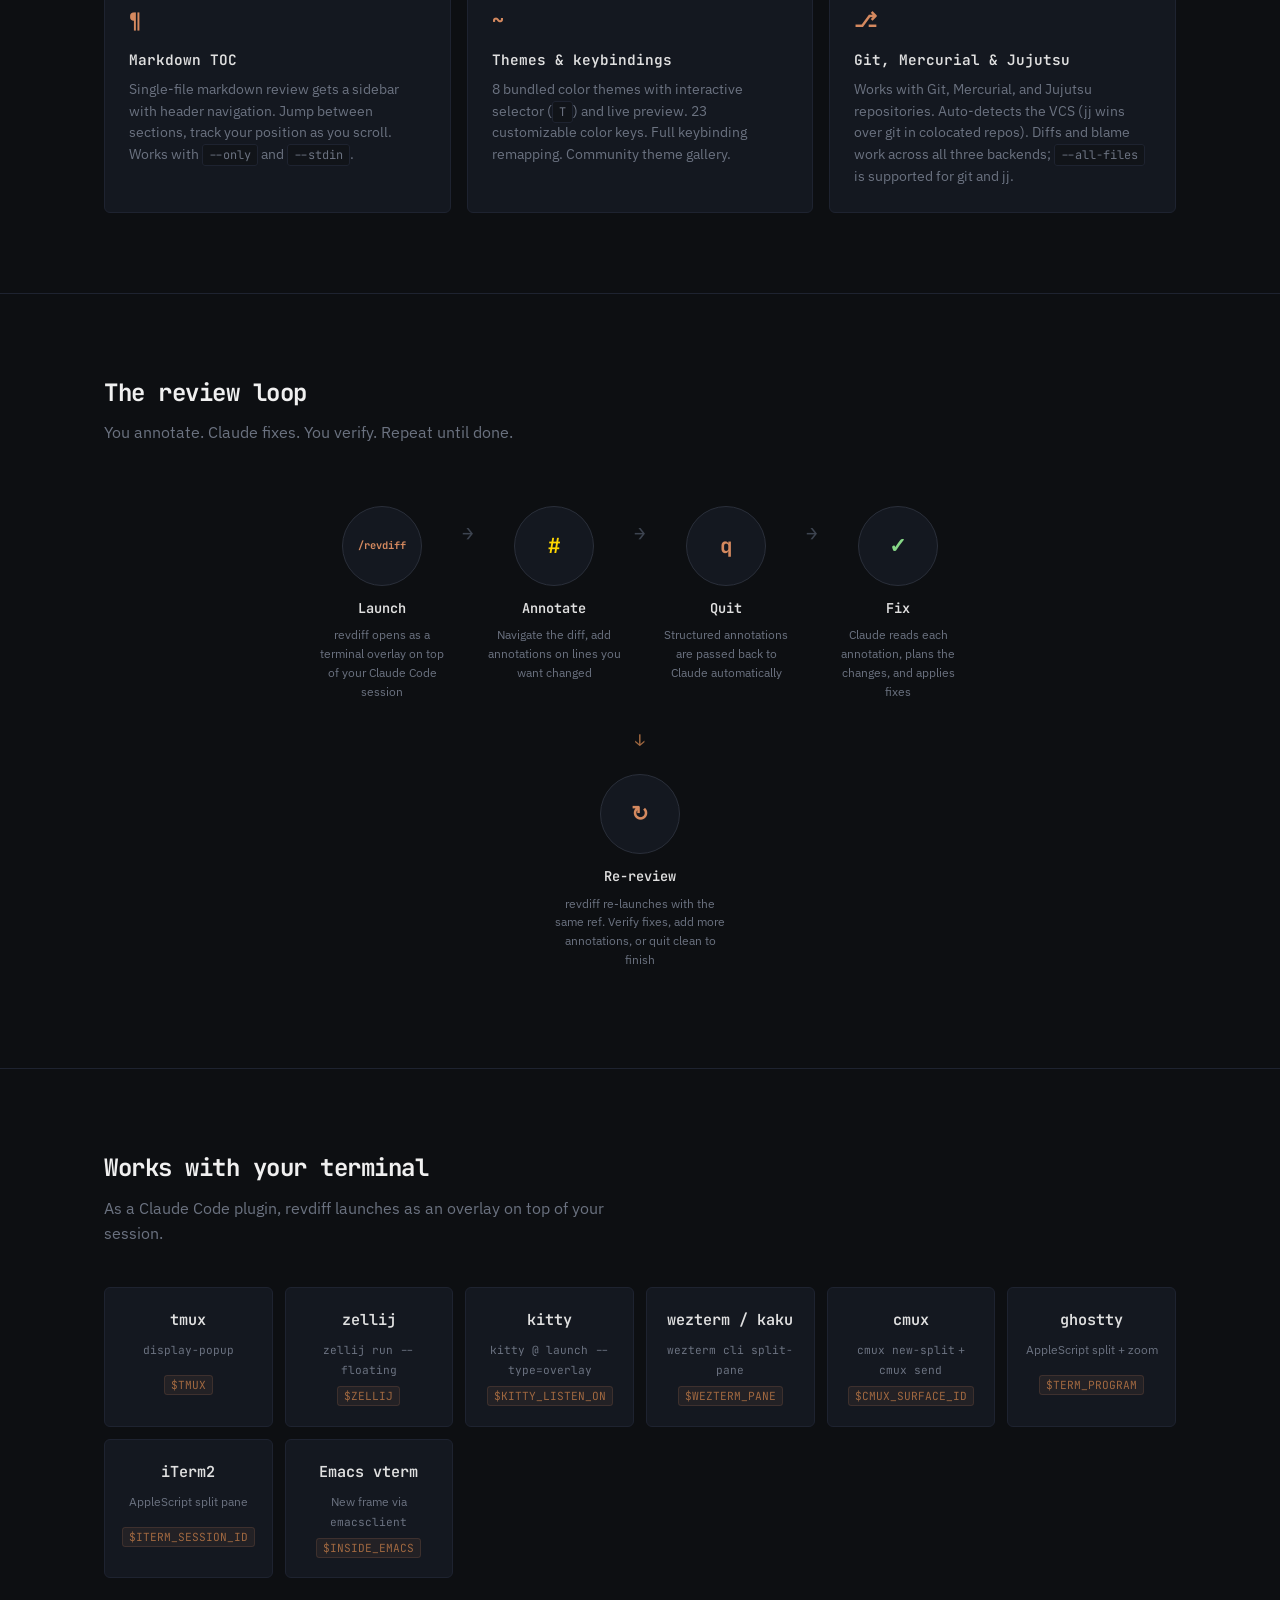
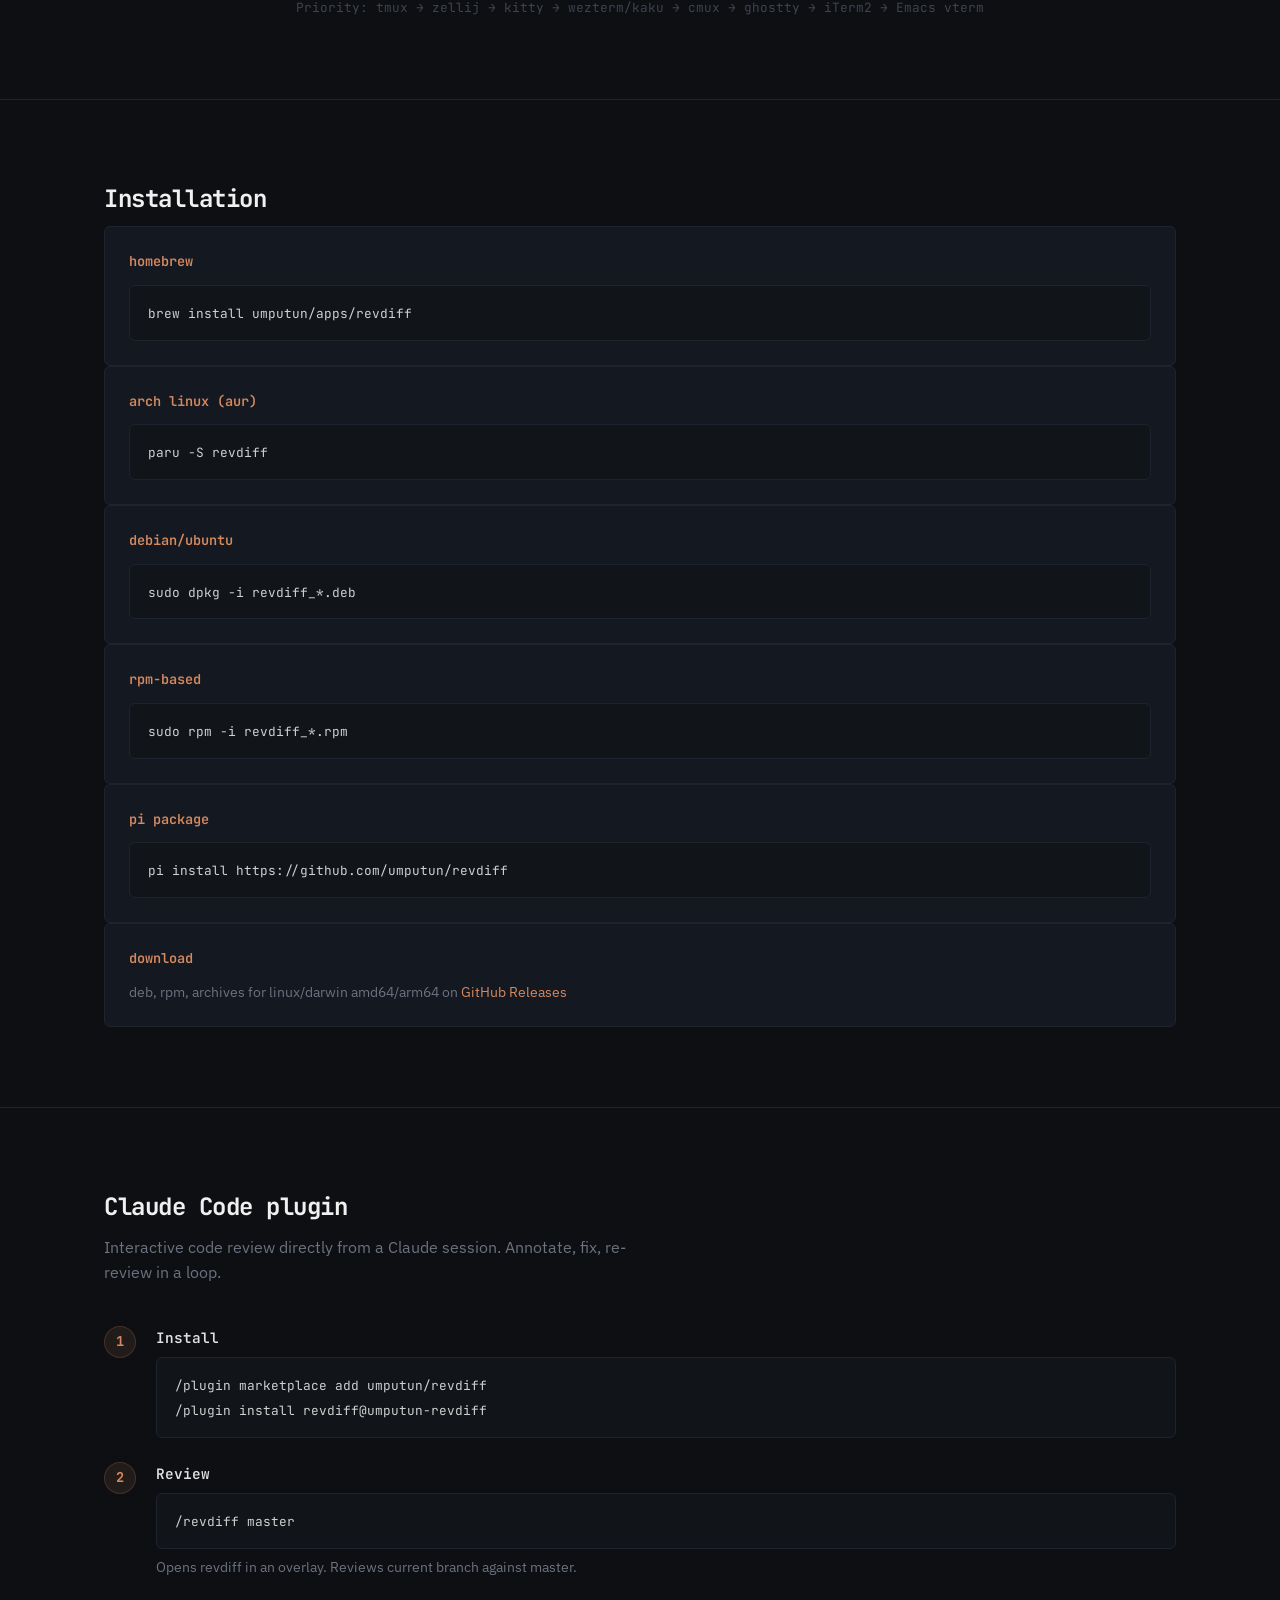
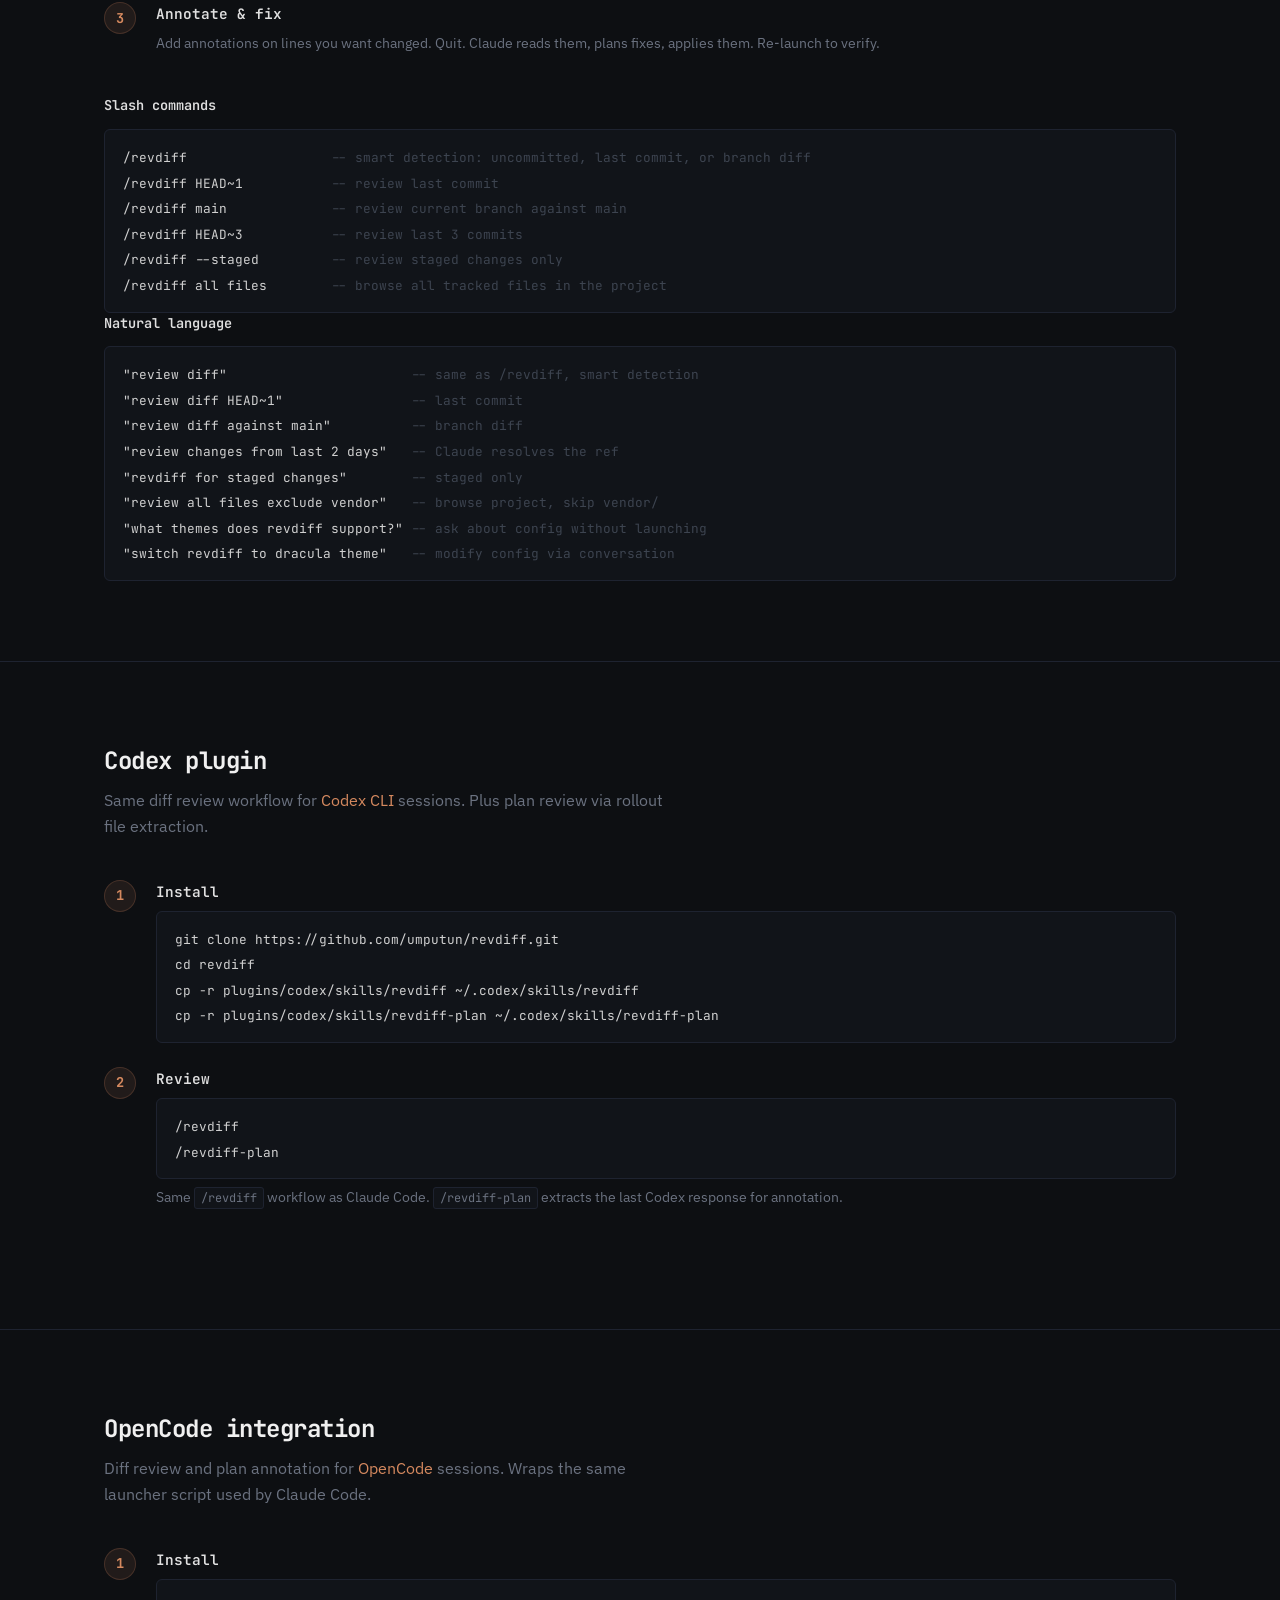
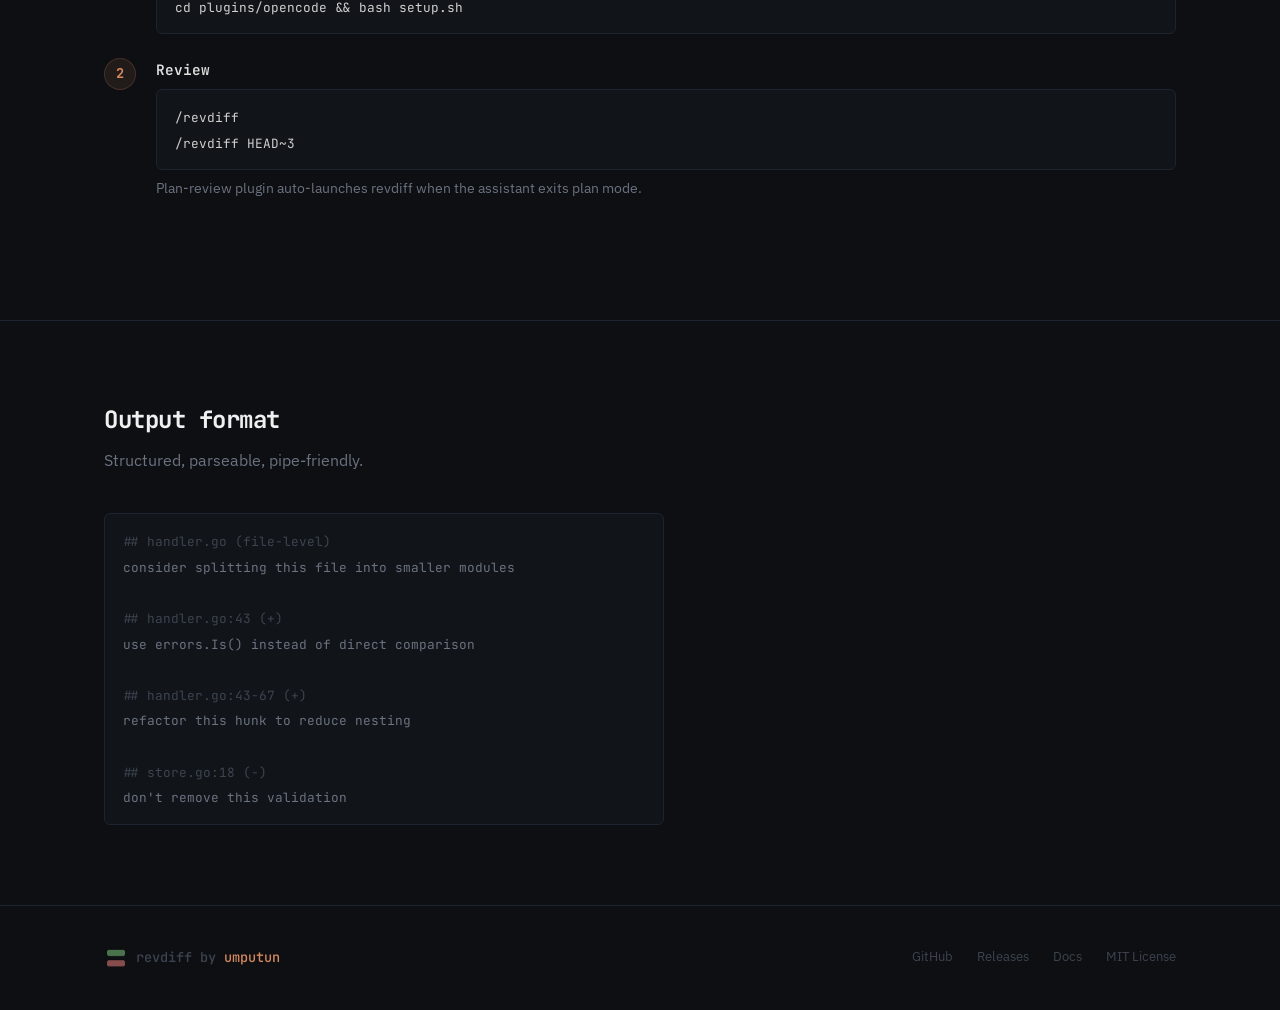
==== commit 745da366: "docs: update changelog and site version for v0.23.0" ====
--- a/site/index.html
+++ b/site/index.html
@@ -41,7 +41,7 @@
             "name": "umputun",
             "url": "https://github.com/umputun"
         },
-        "softwareVersion": "0.18.1",
+        "softwareVersion": "0.23.0",
         "downloadUrl": "https://github.com/umputun/revdiff/releases",
         "codeRepository": "https://github.com/umputun/revdiff"
     }
@@ -78,7 +78,7 @@
 
 <header class="hero">
     <div class="hero-content">
-        <div class="hero-badge">v0.18.1 <span class="hero-badge-sep">/</span> open source</div>
+        <div class="hero-badge">v0.23.0 <span class="hero-badge-sep">/</span> open source</div>
         <h1>Review diffs, files, and documents<br>right in your terminal</h1>
         <p class="hero-sub">Code review for AI agents, Claude Code, and pi. Annotate diffs, plans, and documents in a TUI. Structured output on quit, ready for AI agents, scripts, or any tool.</p>
         <div class="hero-actions">
@@ -138,6 +138,16 @@
                 <p>Browse and annotate all tracked files with <code>--all-files</code> (git). Filter with <code>--include</code> and <code>--exclude</code>. Review standalone files with <code>--only</code> or piped output with <code>--stdin</code>.</p>
             </div>
             <div class="feature-card">
+                <div class="feature-icon"><span class="glyph accent">v</span></div>
+                <h3>Collapsed &amp; wrap modes</h3>
+                <p>Collapsed mode (<code>v</code>) shows final text with change markers. Word wrap (<code>w</code>) for long lines. Line numbers (<code>L</code>) and blame (<code>B</code>) gutters.</p>
+            </div>
+            <div class="feature-card">
+                <div class="feature-icon"><span class="glyph accent" aria-label="Claude Code integration">C</span></div>
+                <h3>Claude Code integration</h3>
+                <p>Install via <a href="https://github.com/umputun/revdiff?tab=readme-ov-file#claude-code-plugin">Claude Code plugin</a>. Use <code>/revdiff</code> to review uncommitted changes, <code>/revdiff-rerun</code> to address annotations, and a planning plugin that auto-launches on plan exit.</p>
+            </div>
+            <div class="feature-card">
                 <div class="feature-icon"><span class="glyph accent" aria-label="Pi integration">P</span></div>
                 <h3>Pi integration</h3>
                 <p>Launch revdiff from <a href="https://github.com/badlogic/pi-mono">pi</a>, keep captured annotations visible in a widget and side panel, then rerun or apply them when you’re ready.</p>
@@ -148,11 +158,6 @@
                 <p>Launch revdiff from <a href="https://github.com/opencode-ai/opencode">OpenCode</a> via <code>/revdiff</code> command or tool call. Plan-review plugin auto-launches on plan mode idle.</p>
             </div>
             <div class="feature-card">
-                <div class="feature-icon"><span class="glyph accent">v</span></div>
-                <h3>Collapsed &amp; wrap modes</h3>
-                <p>Collapsed mode (<code>v</code>) shows final text with change markers. Word wrap (<code>w</code>) for long lines. Line numbers (<code>L</code>) and blame (<code>B</code>) gutters.</p>
-            </div>
-            <div class="feature-card">
                 <div class="feature-icon"><span class="glyph accent">&para;</span></div>
                 <h3>Markdown TOC</h3>
                 <p>Single-file markdown review gets a sidebar with header navigation. Jump between sections, track your position as you scroll. Works with <code>--only</code> and <code>--stdin</code>.</p>
@@ -160,7 +165,7 @@
             <div class="feature-card">
                 <div class="feature-icon"><span class="glyph accent">~</span></div>
                 <h3>Themes &amp; keybindings</h3>
-                <p>7 bundled color themes with interactive selector (<code>T</code>) and live preview. 23 customizable color keys. Full keybinding remapping. Community theme gallery.</p>
+                <p>8 bundled color themes with interactive selector (<code>T</code>) and live preview. 23 customizable color keys. Full keybinding remapping. Community theme gallery.</p>
             </div>
             <div class="feature-card">
                 <div class="feature-icon"><span class="glyph accent">&#x2387;</span></div>
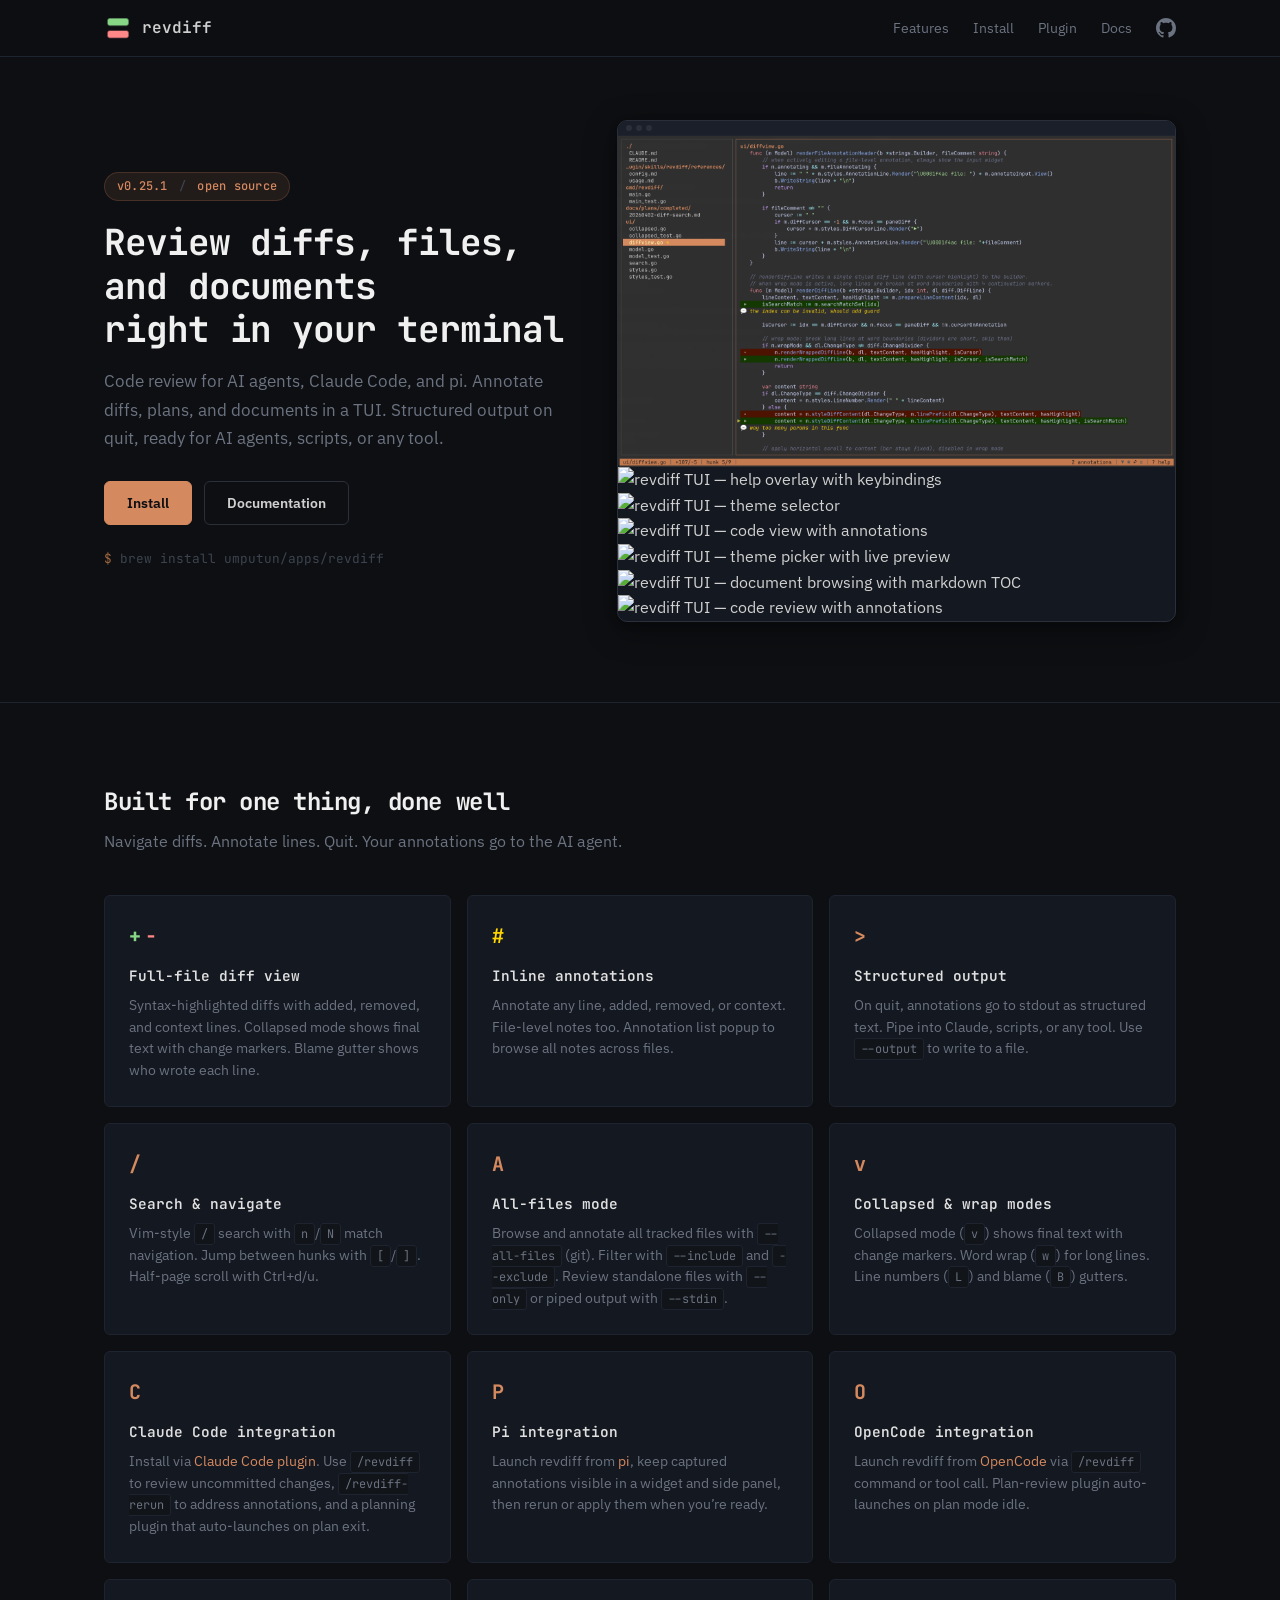
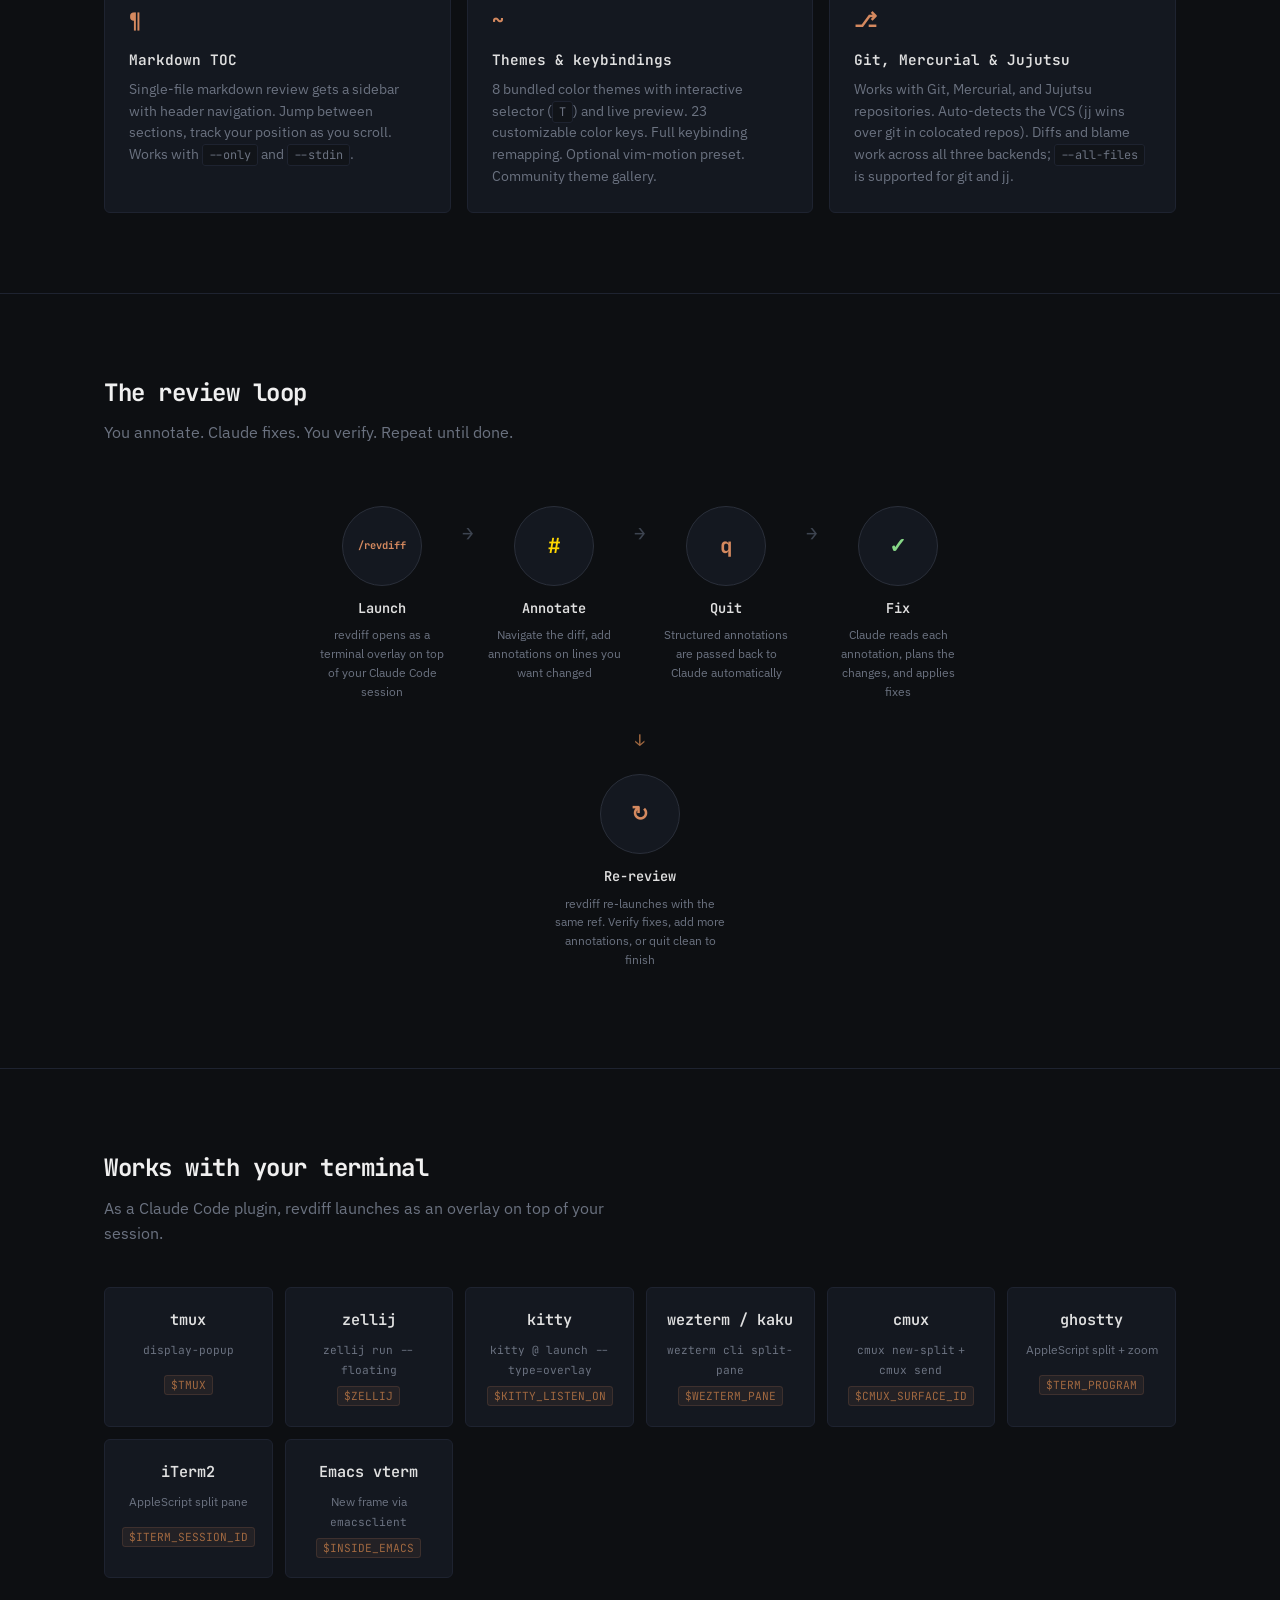
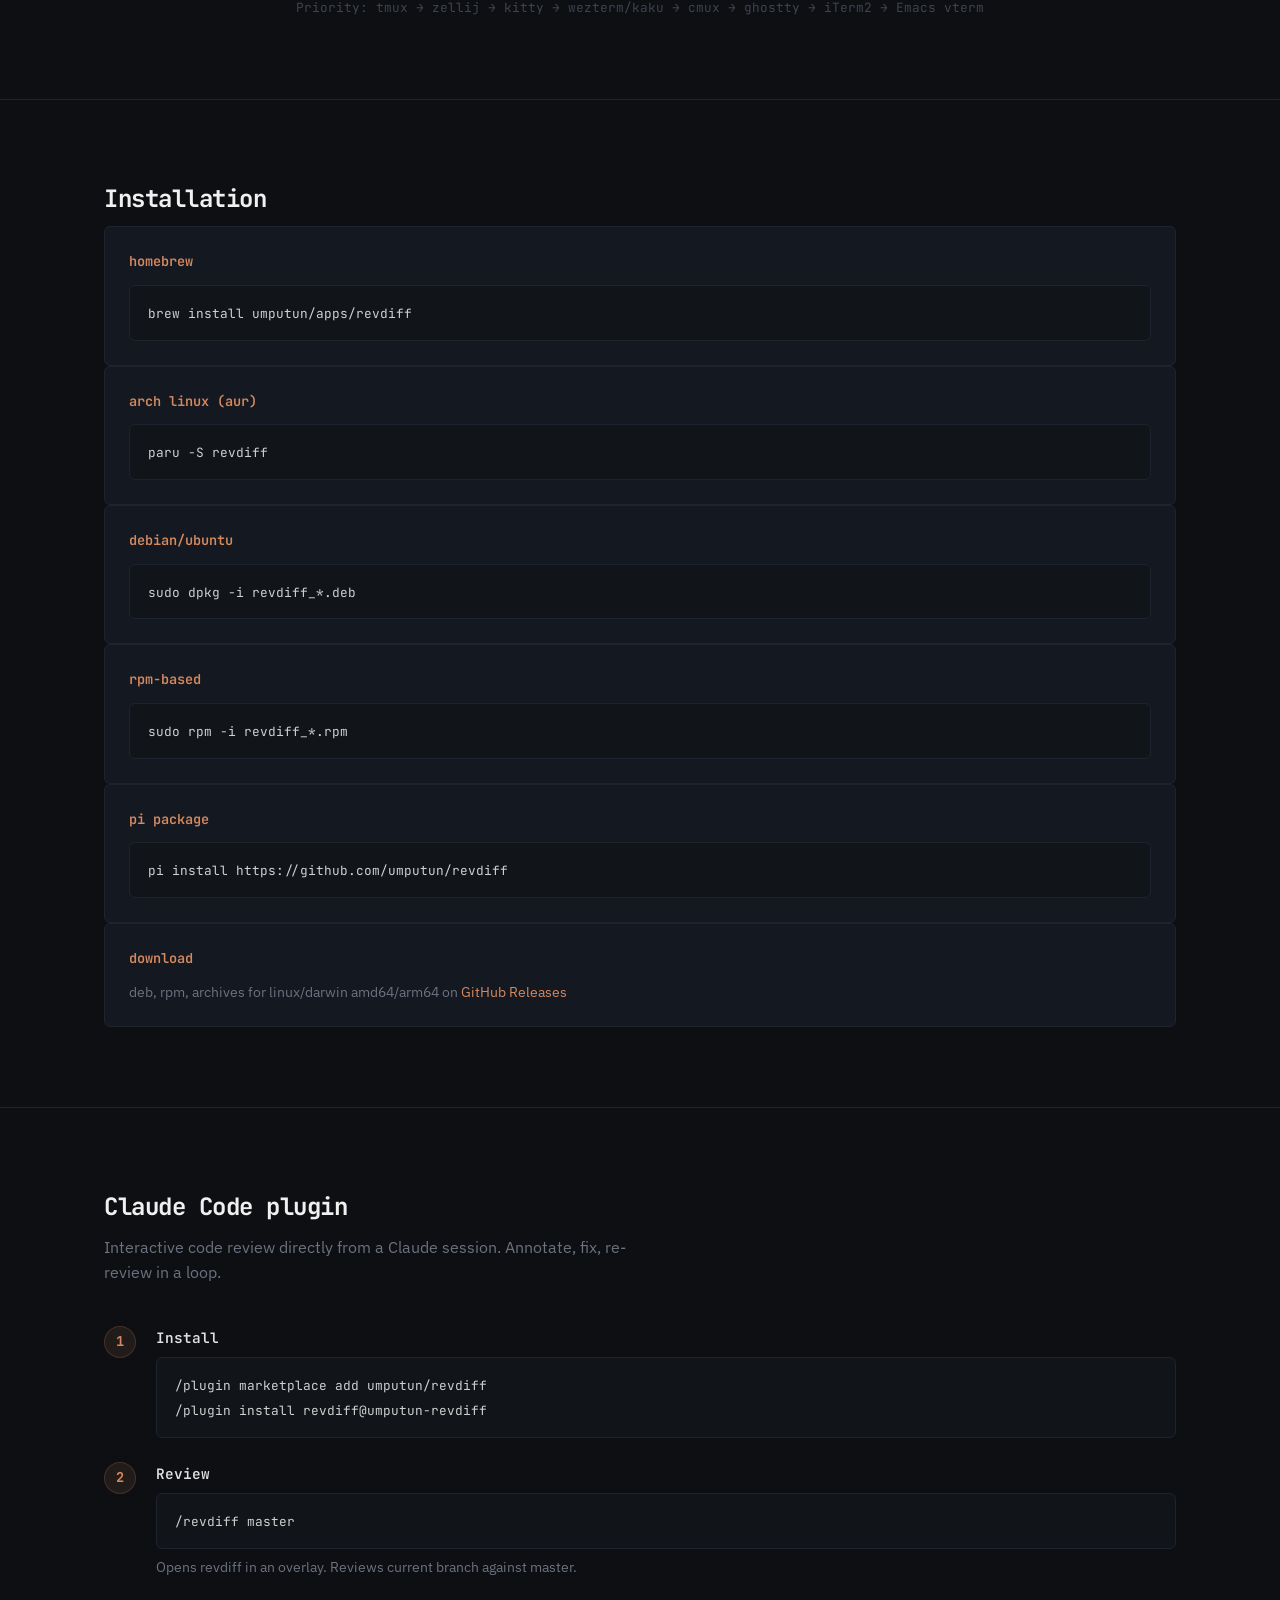
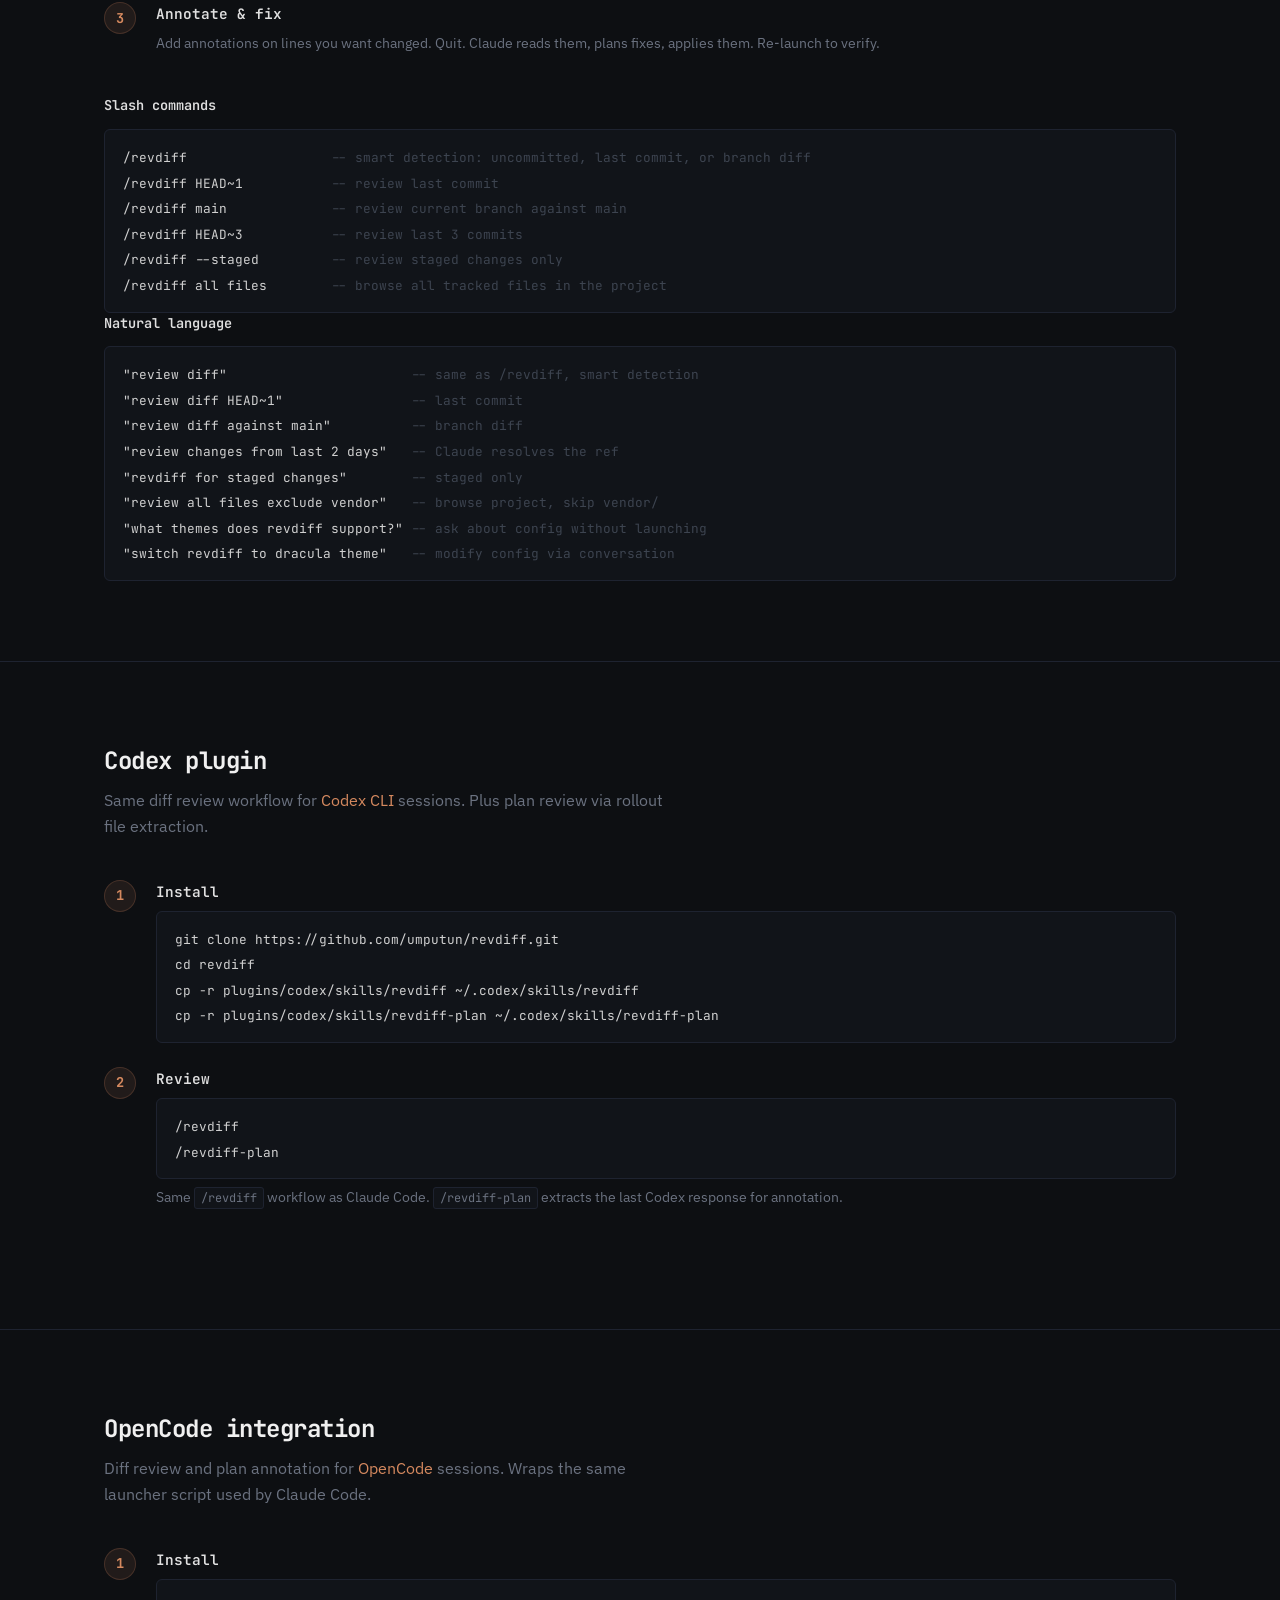
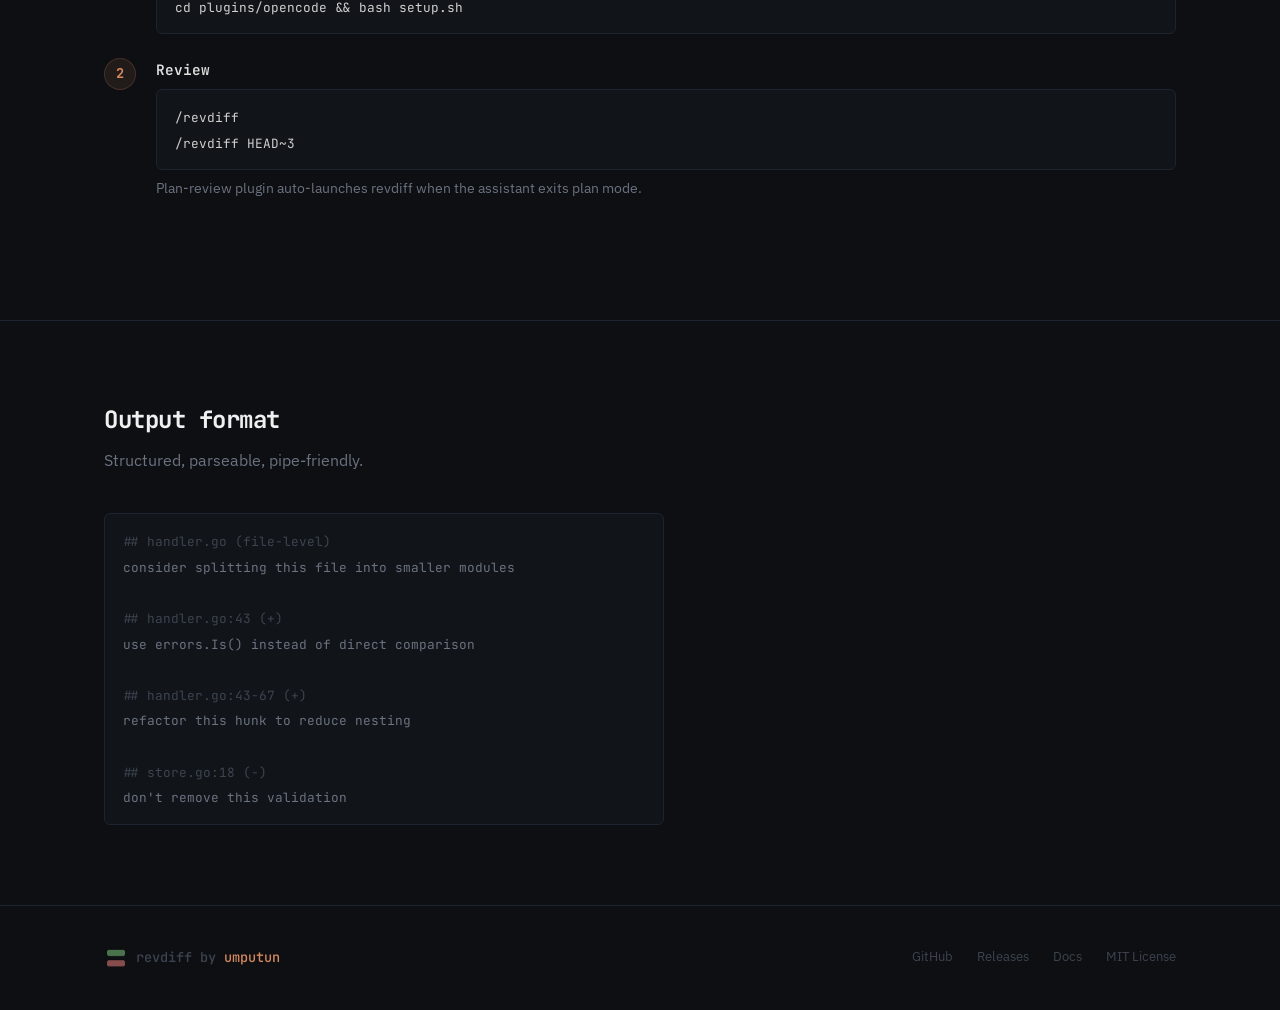
==== commit 99d9ad0c: "docs: update changelog and site version for v0.25.1" ====
--- a/site/index.html
+++ b/site/index.html
@@ -41,7 +41,7 @@
             "name": "umputun",
             "url": "https://github.com/umputun"
         },
-        "softwareVersion": "0.23.0",
+        "softwareVersion": "0.25.1",
         "downloadUrl": "https://github.com/umputun/revdiff/releases",
         "codeRepository": "https://github.com/umputun/revdiff"
     }
@@ -78,7 +78,7 @@
 
 <header class="hero">
     <div class="hero-content">
-        <div class="hero-badge">v0.23.0 <span class="hero-badge-sep">/</span> open source</div>
+        <div class="hero-badge">v0.25.1 <span class="hero-badge-sep">/</span> open source</div>
         <h1>Review diffs, files, and documents<br>right in your terminal</h1>
         <p class="hero-sub">Code review for AI agents, Claude Code, and pi. Annotate diffs, plans, and documents in a TUI. Structured output on quit, ready for AI agents, scripts, or any tool.</p>
         <div class="hero-actions">
@@ -165,7 +165,7 @@
             <div class="feature-card">
                 <div class="feature-icon"><span class="glyph accent">~</span></div>
                 <h3>Themes &amp; keybindings</h3>
-                <p>8 bundled color themes with interactive selector (<code>T</code>) and live preview. 23 customizable color keys. Full keybinding remapping. Community theme gallery.</p>
+                <p>8 bundled color themes with interactive selector (<code>T</code>) and live preview. 23 customizable color keys. Full keybinding remapping. Optional vim-motion preset. Community theme gallery.</p>
             </div>
             <div class="feature-card">
                 <div class="feature-icon"><span class="glyph accent">&#x2387;</span></div>
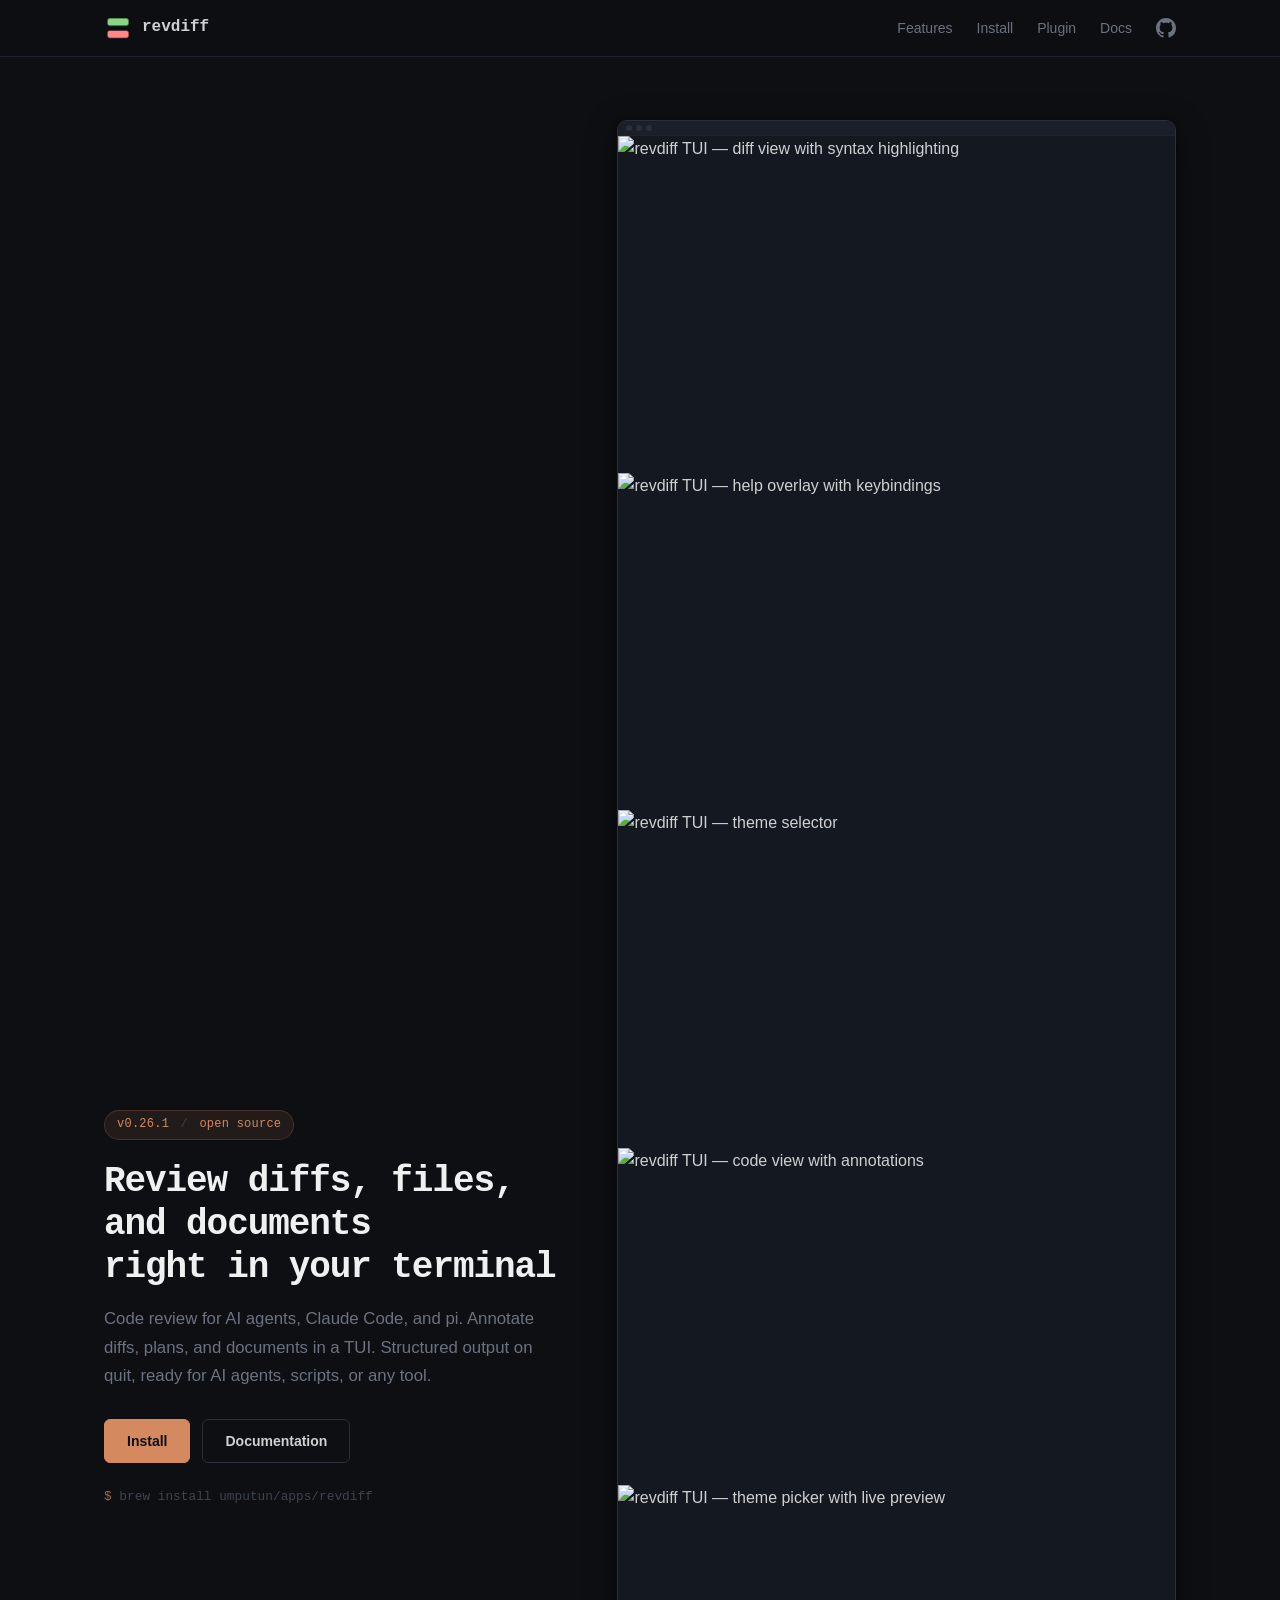
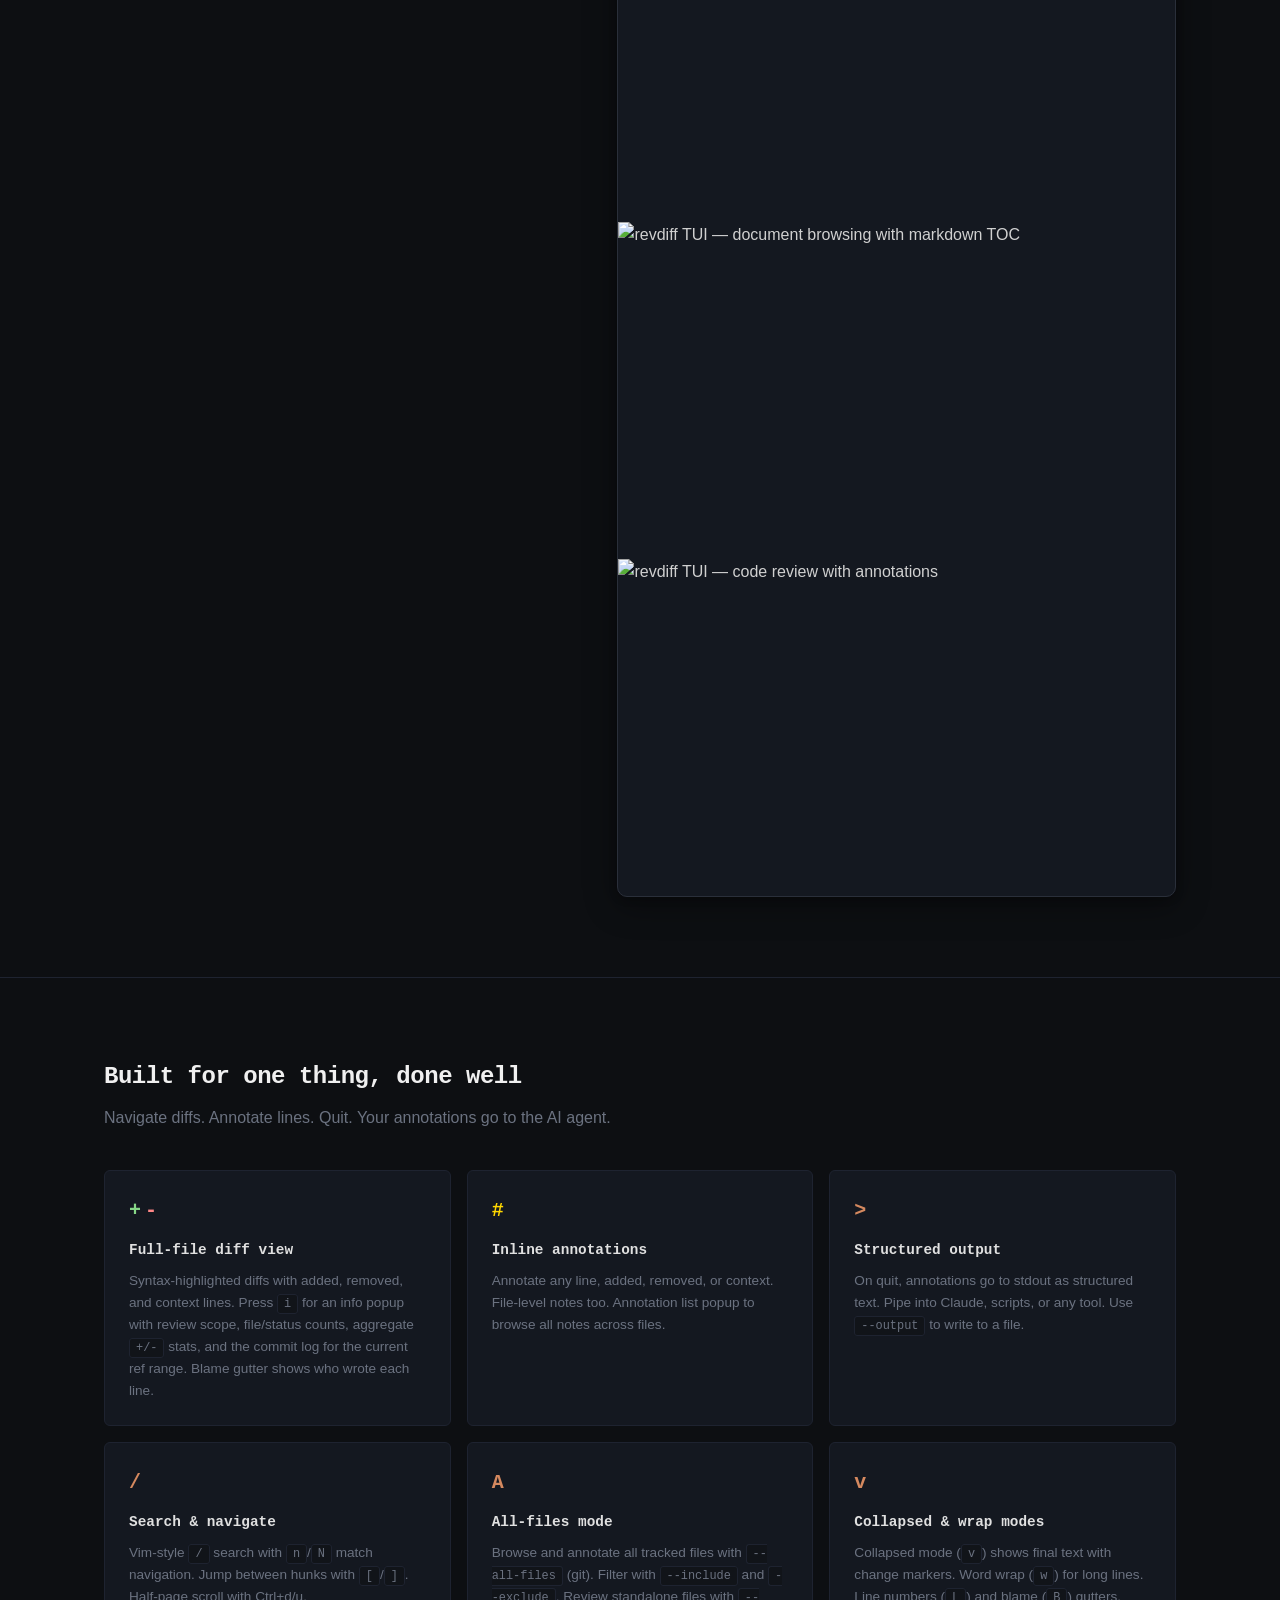
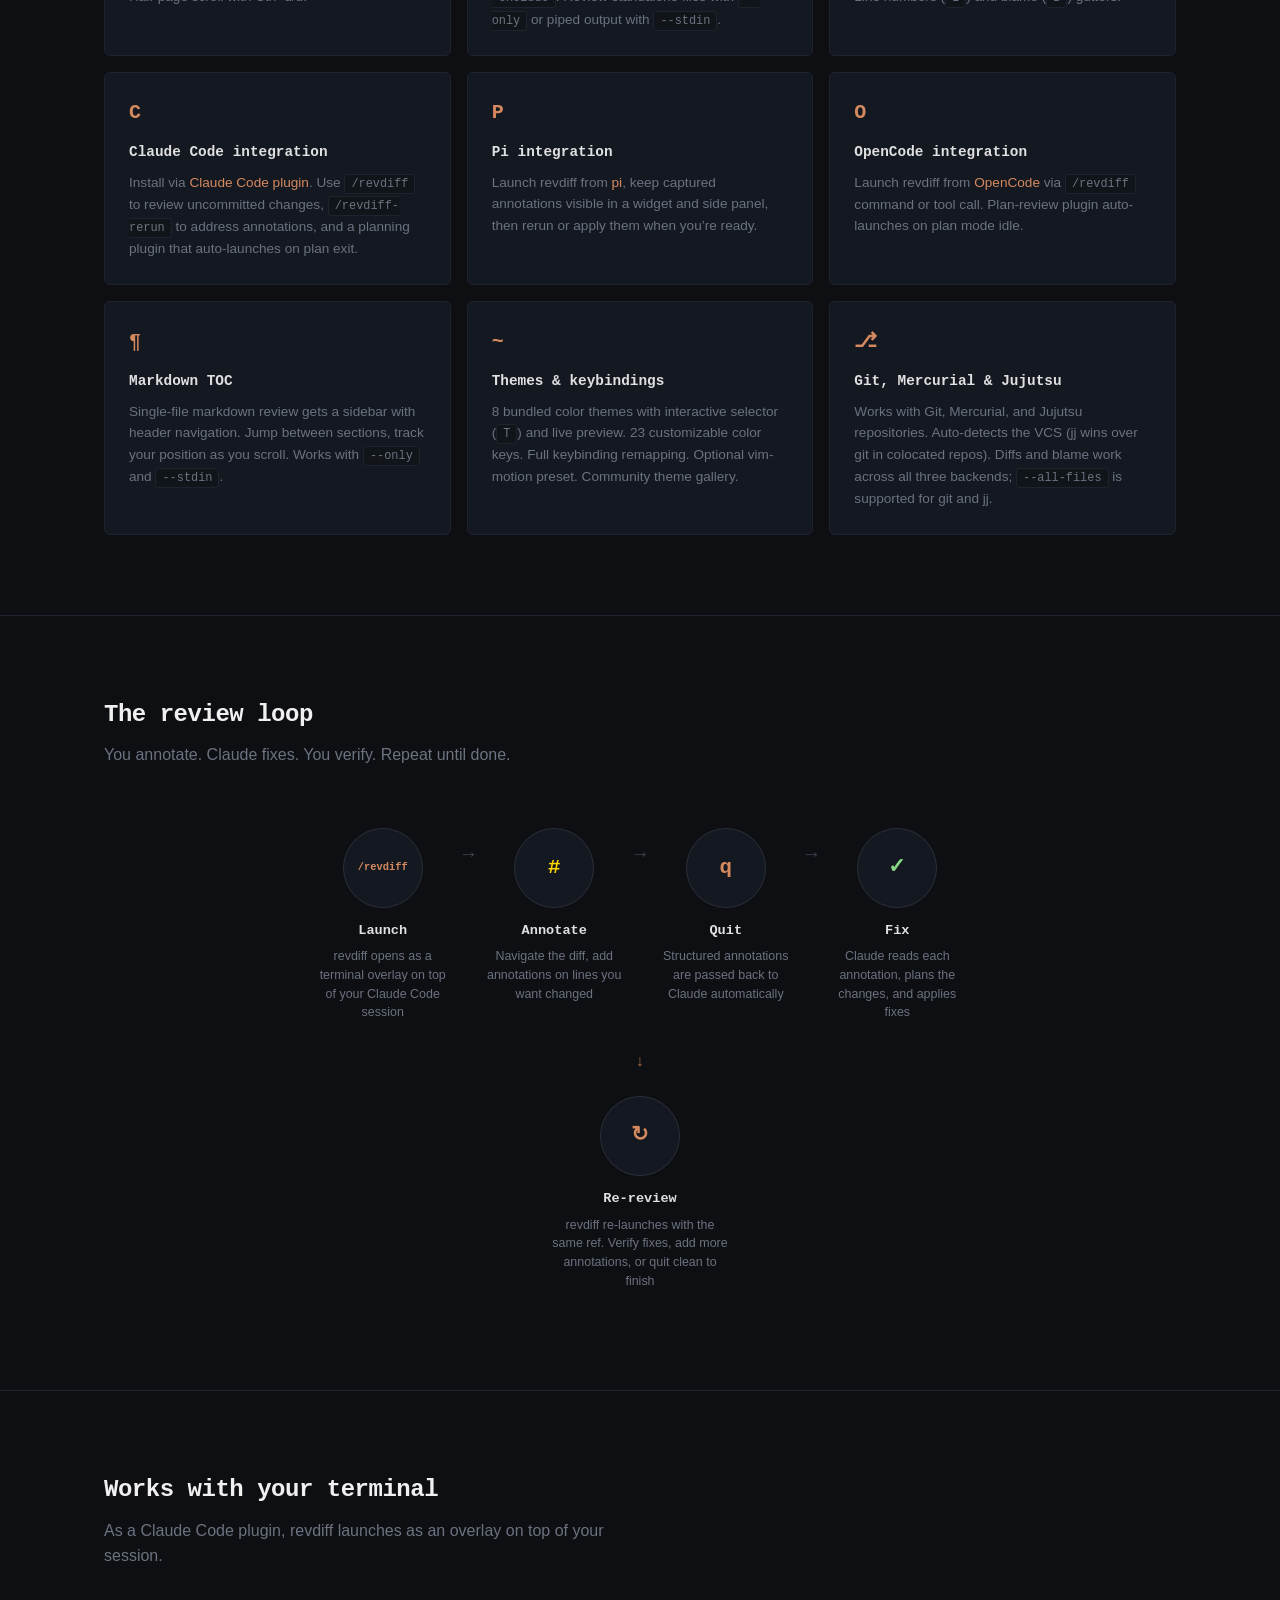
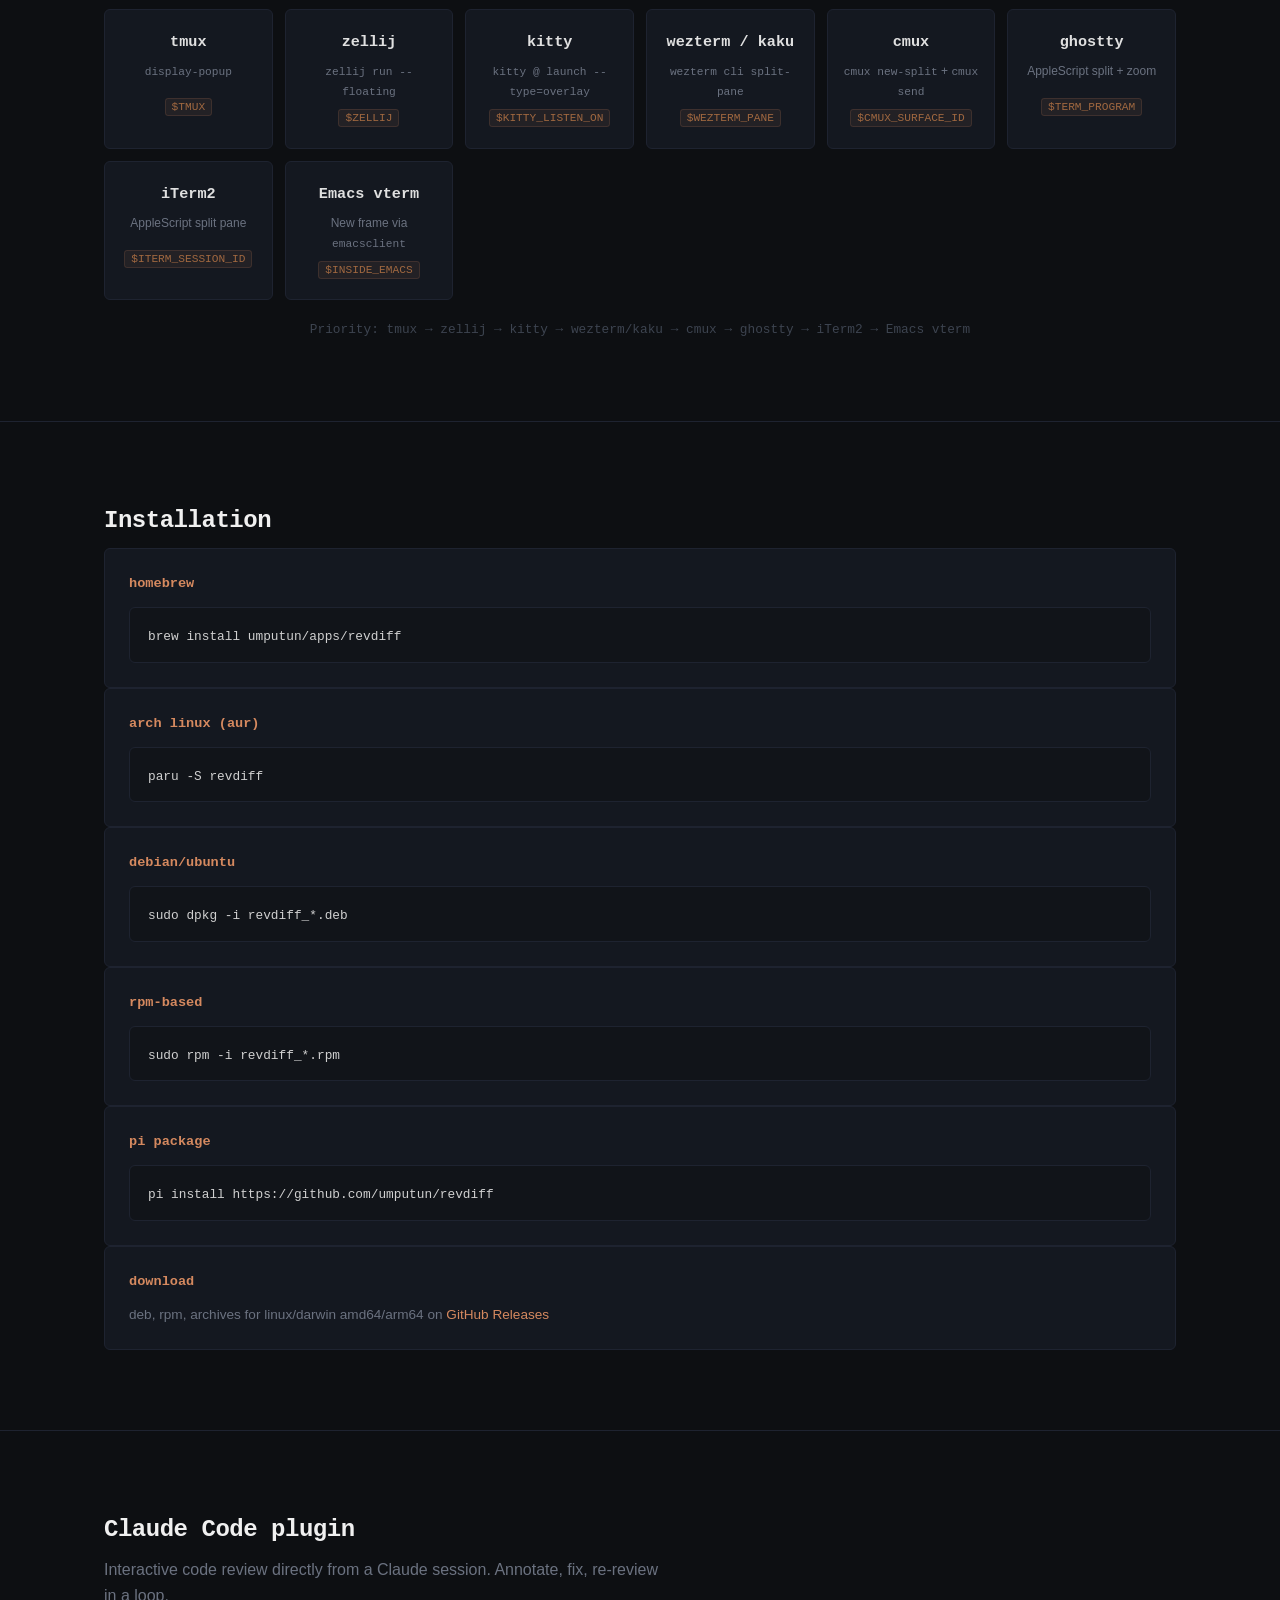
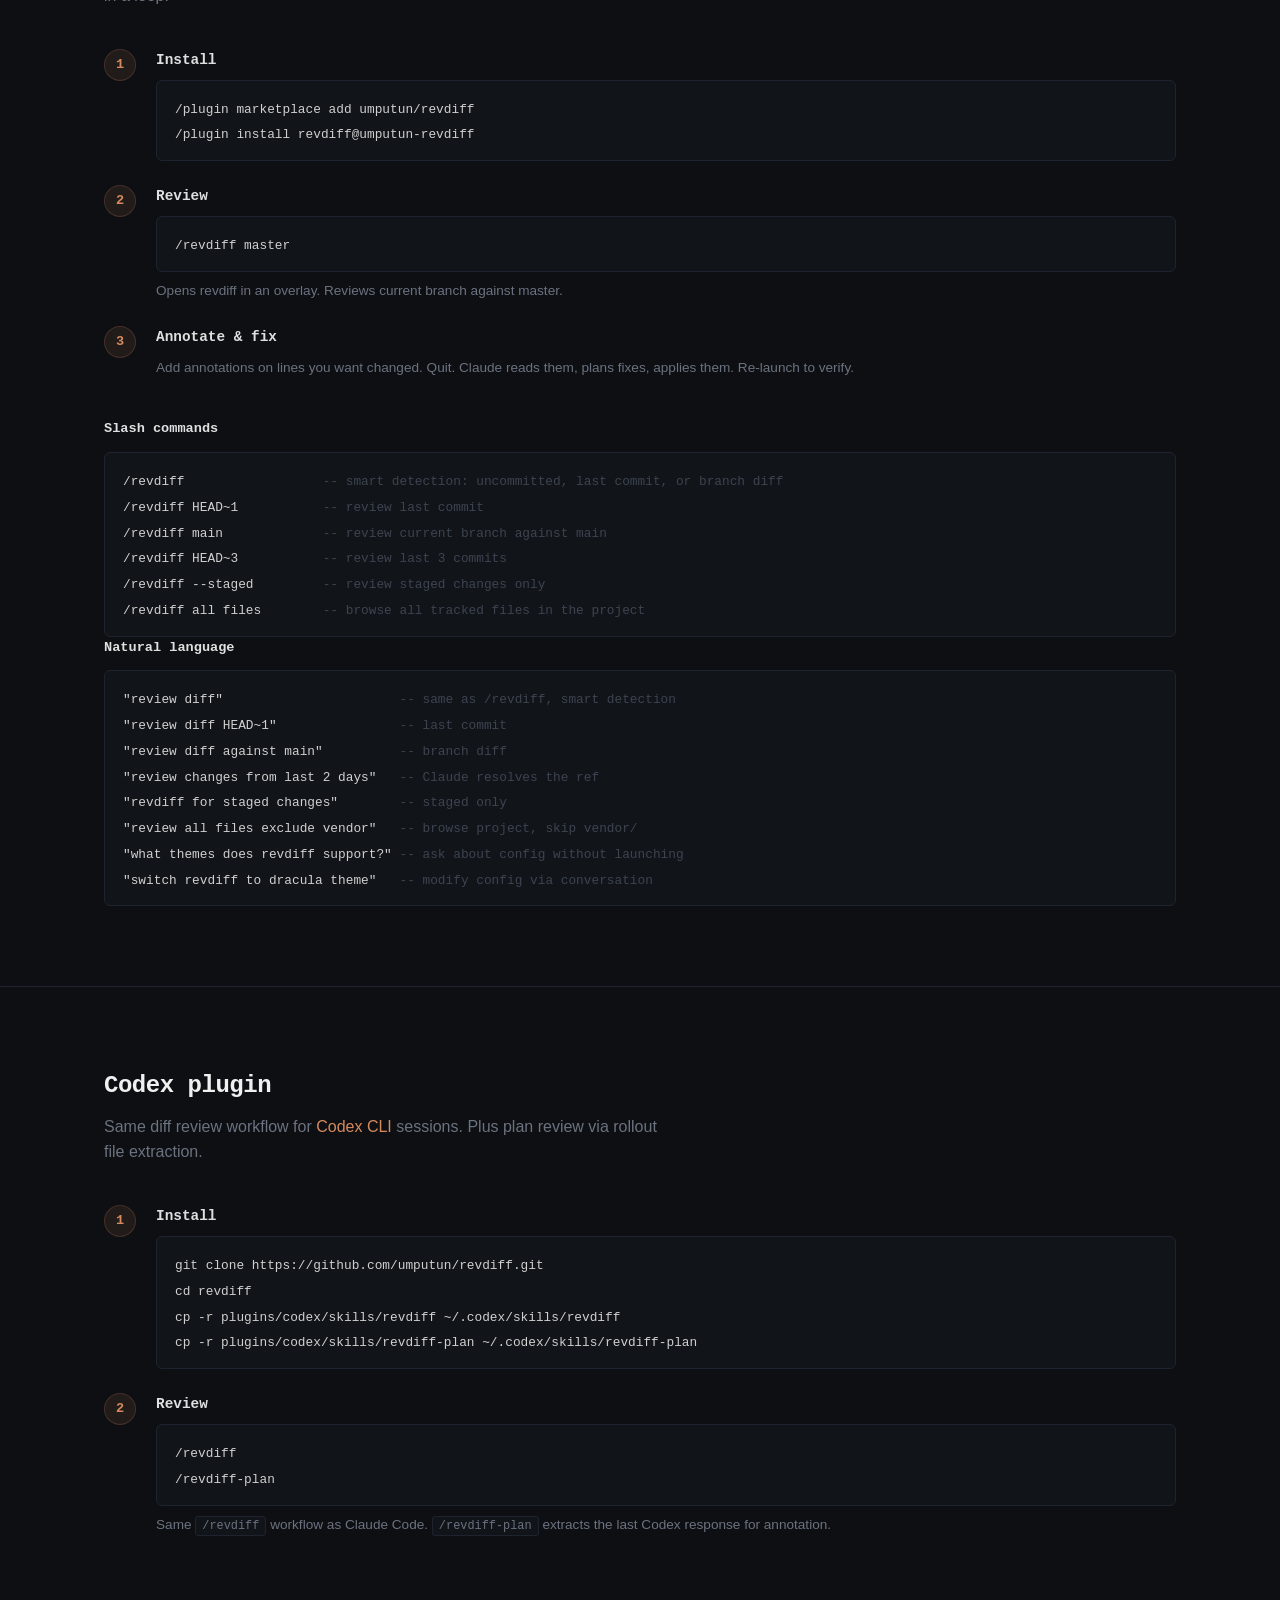
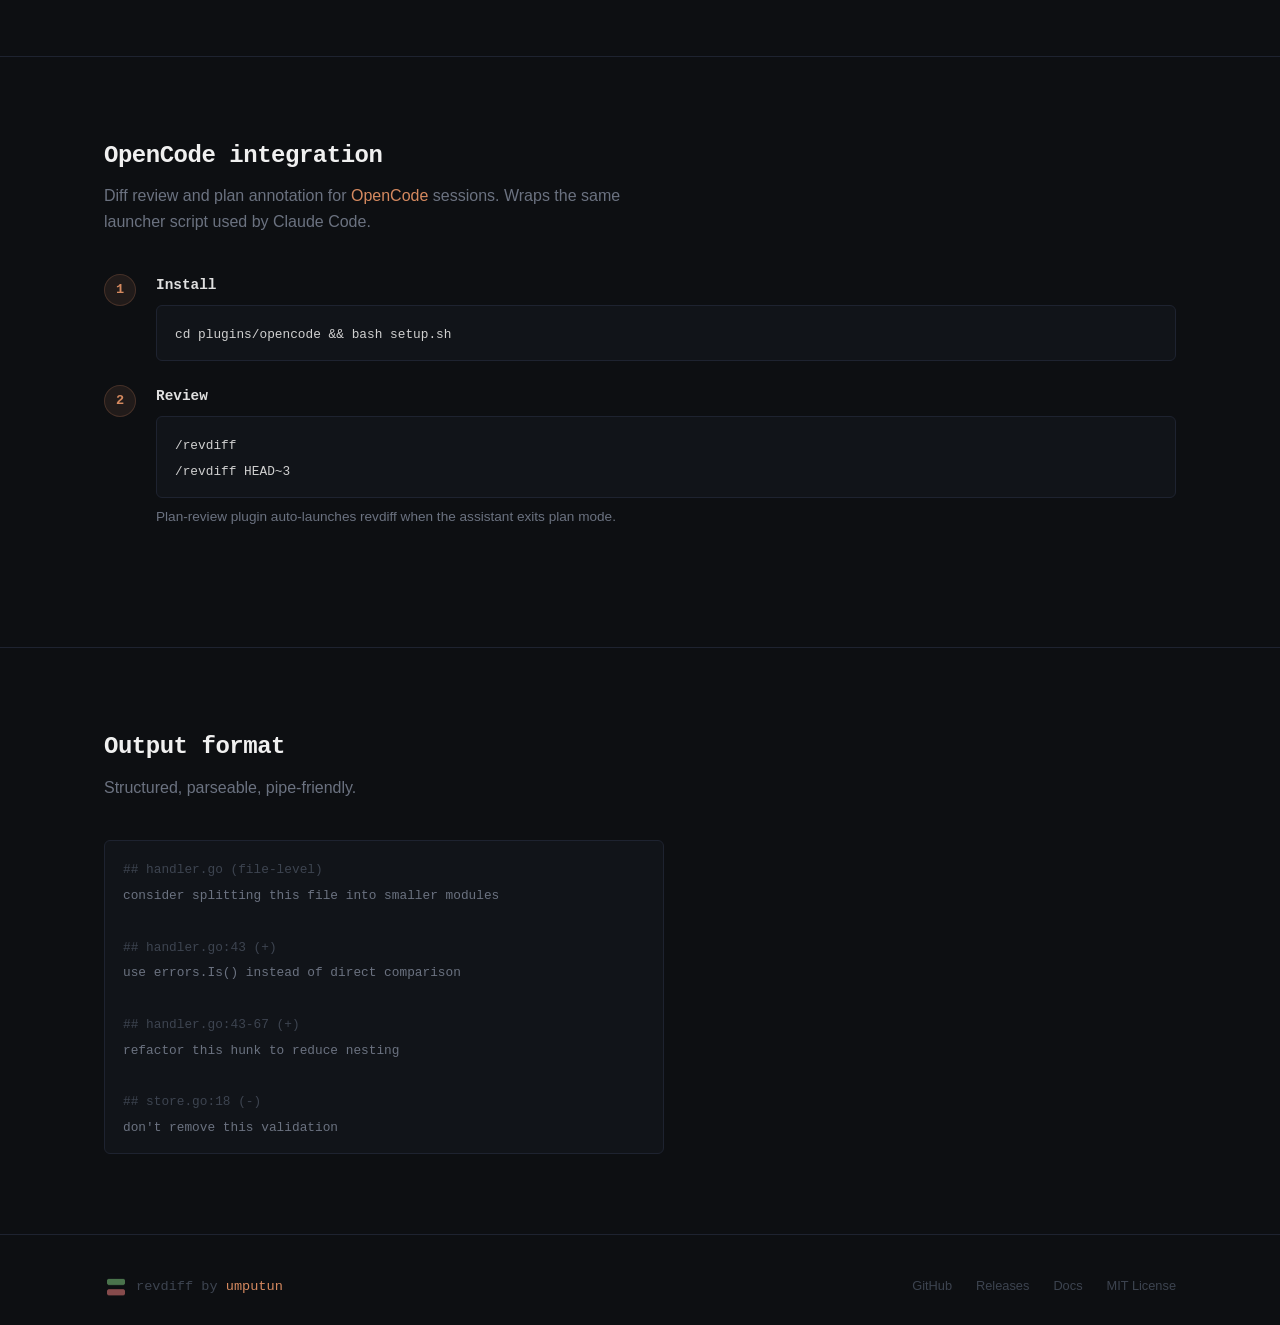
==== commit 8645569c: "feat: review info popup (i) with --description and aggregate stats (#155) * feat(diff,review): Commi" ====
--- a/site/index.html
+++ b/site/index.html
@@ -3,22 +3,21 @@
 <head>
     <meta charset="UTF-8">
     <meta name="viewport" content="width=device-width, initial-scale=1.0">
-    <title>revdiff — Code Review for AI Agents - Claude Code, Codex, OpenCode, and pi</title>
-    <meta name="description" content="TUI for code review in AI coding sessions. Review diffs, plans, and documents with inline annotations. Ships as a Claude Code plugin, Codex plugin, OpenCode integration, and a pi package.">
-    <meta name="keywords" content="code review for ai agents, code review for claude code, code review for codex, code review for opencode, code review for pi, plan review for claude code, tui diff viewer, terminal code review, inline annotations, claude code plugin, codex plugin, opencode integration, pi package, ai code review tool">
+    <title>revdiff — Diff Review TUI for Claude Code & AI Agents</title>
+    <meta name="description" content="Terminal UI for reviewing diffs, plans, and documents with inline annotations. Ships as a Claude Code, Codex, and OpenCode plugin. Git, Mercurial, Jujutsu.">
     <meta name="author" content="umputun">
     <link rel="canonical" href="https://revdiff.com/">
 
-    <meta property="og:title" content="revdiff — Code Review for AI Agents - Claude Code, Codex, OpenCode, and pi">
-    <meta property="og:description" content="TUI for code review in AI coding sessions. Review diffs, plans, and documents with inline annotations. Ships as a Claude Code plugin, Codex plugin, OpenCode integration, and a pi package.">
+    <meta property="og:title" content="revdiff — Diff Review TUI for Claude Code & AI Agents">
+    <meta property="og:description" content="Terminal UI for reviewing diffs, plans, and documents with inline annotations. Ships as a Claude Code, Codex, and OpenCode plugin. Git, Mercurial, Jujutsu.">
     <meta property="og:type" content="website">
-    <meta property="og:url" content="https://revdiff.com">
+    <meta property="og:url" content="https://revdiff.com/">
     <meta property="og:image" content="https://revdiff.com/assets/screenshot.png">
     <meta property="og:site_name" content="revdiff">
 
     <meta name="twitter:card" content="summary_large_image">
-    <meta name="twitter:title" content="revdiff — Code Review for AI Agents - Claude Code, Codex, OpenCode, and pi">
-    <meta name="twitter:description" content="TUI for code review in AI coding sessions. Review diffs, plans, and documents with inline annotations. Ships as a Claude Code plugin, Codex plugin, OpenCode integration, and a pi package.">
+    <meta name="twitter:title" content="revdiff — Diff Review TUI for Claude Code & AI Agents">
+    <meta name="twitter:description" content="Terminal UI for reviewing diffs, plans, and documents with inline annotations. Ships as a Claude Code, Codex, and OpenCode plugin. Git, Mercurial, Jujutsu.">
     <meta name="twitter:image" content="https://revdiff.com/assets/screenshot.png">
 
     <script type="application/ld+json">
@@ -41,19 +40,75 @@
             "name": "umputun",
             "url": "https://github.com/umputun"
         },
-        "softwareVersion": "0.25.1",
+        "softwareVersion": "0.26.1",
         "downloadUrl": "https://github.com/umputun/revdiff/releases",
         "codeRepository": "https://github.com/umputun/revdiff"
     }
     </script>
 
+    <script type="application/ld+json">
+    {
+        "@context": "https://schema.org",
+        "@type": "FAQPage",
+        "mainEntity": [
+            {
+                "@type": "Question",
+                "name": "What is revdiff?",
+                "acceptedAnswer": {
+                    "@type": "Answer",
+                    "text": "revdiff is a terminal UI for reviewing diffs, files, and documents with inline annotations. It is designed as the human review layer for AI coding agents like Claude Code, Codex, and OpenCode: you annotate the diff, quit, and the structured annotations are passed back to the agent to apply fixes."
+                }
+            },
+            {
+                "@type": "Question",
+                "name": "How do I review diffs in the terminal with Claude Code?",
+                "acceptedAnswer": {
+                    "@type": "Answer",
+                    "text": "Install the revdiff Claude Code plugin with /plugin marketplace add umputun/revdiff and /plugin install revdiff@umputun-revdiff, then run /revdiff to review uncommitted changes in a terminal overlay. Add inline annotations on lines you want changed, quit, and Claude reads the annotations and applies fixes."
+                }
+            },
+            {
+                "@type": "Question",
+                "name": "Does revdiff support Mercurial and Jujutsu?",
+                "acceptedAnswer": {
+                    "@type": "Answer",
+                    "text": "Yes. revdiff auto-detects Git, Mercurial (hg), and Jujutsu (jj) repositories. Diffs and blame work across all three backends. In colocated jj/git repos, jj wins by default. The --all-files mode is supported for git and jj."
+                }
+            },
+            {
+                "@type": "Question",
+                "name": "Which terminals does revdiff work with?",
+                "acceptedAnswer": {
+                    "@type": "Answer",
+                    "text": "As a Claude Code plugin, revdiff opens as an overlay using the host terminal multiplexer or terminal: tmux, zellij, kitty, wezterm, kaku, cmux, ghostty, iTerm2, and Emacs vterm. The launcher detects the environment automatically."
+                }
+            },
+            {
+                "@type": "Question",
+                "name": "Is revdiff free and open source?",
+                "acceptedAnswer": {
+                    "@type": "Answer",
+                    "text": "Yes. revdiff is free and open source under the MIT License. Source is available on GitHub at github.com/umputun/revdiff. Install via Homebrew, the AUR, deb/rpm packages, or download binaries from GitHub Releases."
+                }
+            },
+            {
+                "@type": "Question",
+                "name": "What output format does revdiff produce?",
+                "acceptedAnswer": {
+                    "@type": "Answer",
+                    "text": "On quit, revdiff writes structured annotations to stdout in plain markdown-style blocks: ## file:line (type) headers followed by your note. The format is designed to be piped into AI agents, scripts, or any tool. Use --output to write to a file instead."
+                }
+            }
+        ]
+    }
+    </script>
+
     <link rel="icon" type="image/x-icon" href="assets/favicon.ico">
     <link rel="icon" type="image/png" sizes="32x32" href="assets/favicon-32x32.png">
     <link rel="icon" type="image/png" sizes="16x16" href="assets/favicon-16x16.png">
     <link rel="icon" type="image/png" sizes="96x96" href="assets/favicon-96x96.png">
-    <link rel="preconnect" href="https://fonts.googleapis.com">
-    <link rel="preconnect" href="https://fonts.gstatic.com" crossorigin>
-    <link href="https://fonts.googleapis.com/css2?family=JetBrains+Mono:wght@400;500;600;700&family=IBM+Plex+Sans:wght@400;500;600&display=swap" rel="stylesheet">
+    <link rel="preload" href="assets/fonts/ibm-plex-sans-latin.woff2" as="font" type="font/woff2" crossorigin>
+    <link rel="preload" href="assets/fonts/jetbrains-mono-latin.woff2" as="font" type="font/woff2" crossorigin>
     <link rel="stylesheet" href="style.css">
 </head>
 <body>
@@ -61,7 +116,7 @@
 <nav class="nav">
     <div class="nav-inner">
         <a href="/" class="nav-logo">
-            <img src="assets/icon.png" alt="revdiff" width="28" height="28">
+            <img src="assets/icon.png" alt="" width="28" height="28">
             <span>revdiff</span>
         </a>
         <div class="nav-links">
@@ -76,9 +131,10 @@
     </div>
 </nav>
 
+<main>
 <header class="hero">
     <div class="hero-content">
-        <div class="hero-badge">v0.25.1 <span class="hero-badge-sep">/</span> open source</div>
+        <div class="hero-badge">v0.26.1 <span class="hero-badge-sep">/</span> open source</div>
         <h1>Review diffs, files, and documents<br>right in your terminal</h1>
         <p class="hero-sub">Code review for AI agents, Claude Code, and pi. Annotate diffs, plans, and documents in a TUI. Structured output on quit, ready for AI agents, scripts, or any tool.</p>
         <div class="hero-actions">
@@ -95,13 +151,41 @@
                 <span></span><span></span><span></span>
             </div>
             <div class="gallery-slides">
-                <img src="assets/screenshot.png" alt="revdiff TUI — diff view with syntax highlighting">
-                <img src="assets/screenshot-2.png" alt="revdiff TUI — help overlay with keybindings" loading="lazy">
-                <img src="assets/screenshot-3.png" alt="revdiff TUI — theme selector" loading="lazy">
-                <img src="assets/screenshot-4.png" alt="revdiff TUI — code view with annotations" loading="lazy">
-                <img src="assets/screenshot-5.png" alt="revdiff TUI — theme picker with live preview" loading="lazy">
-                <img src="assets/screenshot-6.png" alt="revdiff TUI — document browsing with markdown TOC" loading="lazy">
-                <img src="assets/screenshot-7.png" alt="revdiff TUI — code review with annotations" loading="lazy">
+                <picture>
+                    <source srcset="assets/screenshot.avif" type="image/avif">
+                    <source srcset="assets/screenshot.webp" type="image/webp">
+                    <img src="assets/screenshot.png" alt="revdiff TUI — diff view with syntax highlighting" width="1200" height="727" fetchpriority="high">
+                </picture>
+                <picture>
+                    <source srcset="assets/screenshot-2.avif" type="image/avif">
+                    <source srcset="assets/screenshot-2.webp" type="image/webp">
+                    <img src="assets/screenshot-2.png" alt="revdiff TUI — help overlay with keybindings" width="1200" height="727" loading="lazy">
+                </picture>
+                <picture>
+                    <source srcset="assets/screenshot-3.avif" type="image/avif">
+                    <source srcset="assets/screenshot-3.webp" type="image/webp">
+                    <img src="assets/screenshot-3.png" alt="revdiff TUI — theme selector" width="1200" height="727" loading="lazy">
+                </picture>
+                <picture>
+                    <source srcset="assets/screenshot-4.avif" type="image/avif">
+                    <source srcset="assets/screenshot-4.webp" type="image/webp">
+                    <img src="assets/screenshot-4.png" alt="revdiff TUI — code view with annotations" width="1200" height="727" loading="lazy">
+                </picture>
+                <picture>
+                    <source srcset="assets/screenshot-5.avif" type="image/avif">
+                    <source srcset="assets/screenshot-5.webp" type="image/webp">
+                    <img src="assets/screenshot-5.png" alt="revdiff TUI — theme picker with live preview" width="1200" height="727" loading="lazy">
+                </picture>
+                <picture>
+                    <source srcset="assets/screenshot-6.avif" type="image/avif">
+                    <source srcset="assets/screenshot-6.webp" type="image/webp">
+                    <img src="assets/screenshot-6.png" alt="revdiff TUI — document browsing with markdown TOC" width="1200" height="727" loading="lazy">
+                </picture>
+                <picture>
+                    <source srcset="assets/screenshot-7.avif" type="image/avif">
+                    <source srcset="assets/screenshot-7.webp" type="image/webp">
+                    <img src="assets/screenshot-7.png" alt="revdiff TUI — code review with annotations" width="1200" height="727" loading="lazy">
+                </picture>
             </div>
         </div>
     </div>
@@ -115,7 +199,7 @@
             <div class="feature-card">
                 <div class="feature-icon"><span class="glyph add">+</span><span class="glyph remove">-</span></div>
                 <h3>Full-file diff view</h3>
-                <p>Syntax-highlighted diffs with added, removed, and context lines. Collapsed mode shows final text with change markers. Blame gutter shows who wrote each line.</p>
+                <p>Syntax-highlighted diffs with added, removed, and context lines. Press <code>i</code> for an info popup with review scope, file/status counts, aggregate <code>+/-</code> stats, and the commit log for the current ref range. Blame gutter shows who wrote each line.</p>
             </div>
             <div class="feature-card">
                 <div class="feature-icon"><span class="glyph annotation">#</span></div>
@@ -412,11 +496,12 @@
 don't remove this validation</code></div>
     </div>
 </section>
+</main>
 
 <footer class="footer">
     <div class="section-inner footer-inner">
         <div class="footer-left">
-            <img src="assets/icon.png" alt="revdiff" width="24" height="24">
+            <img src="assets/icon.png" alt="" width="24" height="24">
             <span>revdiff by <a href="https://umputun.dev">umputun</a></span>
         </div>
         <div class="footer-links">
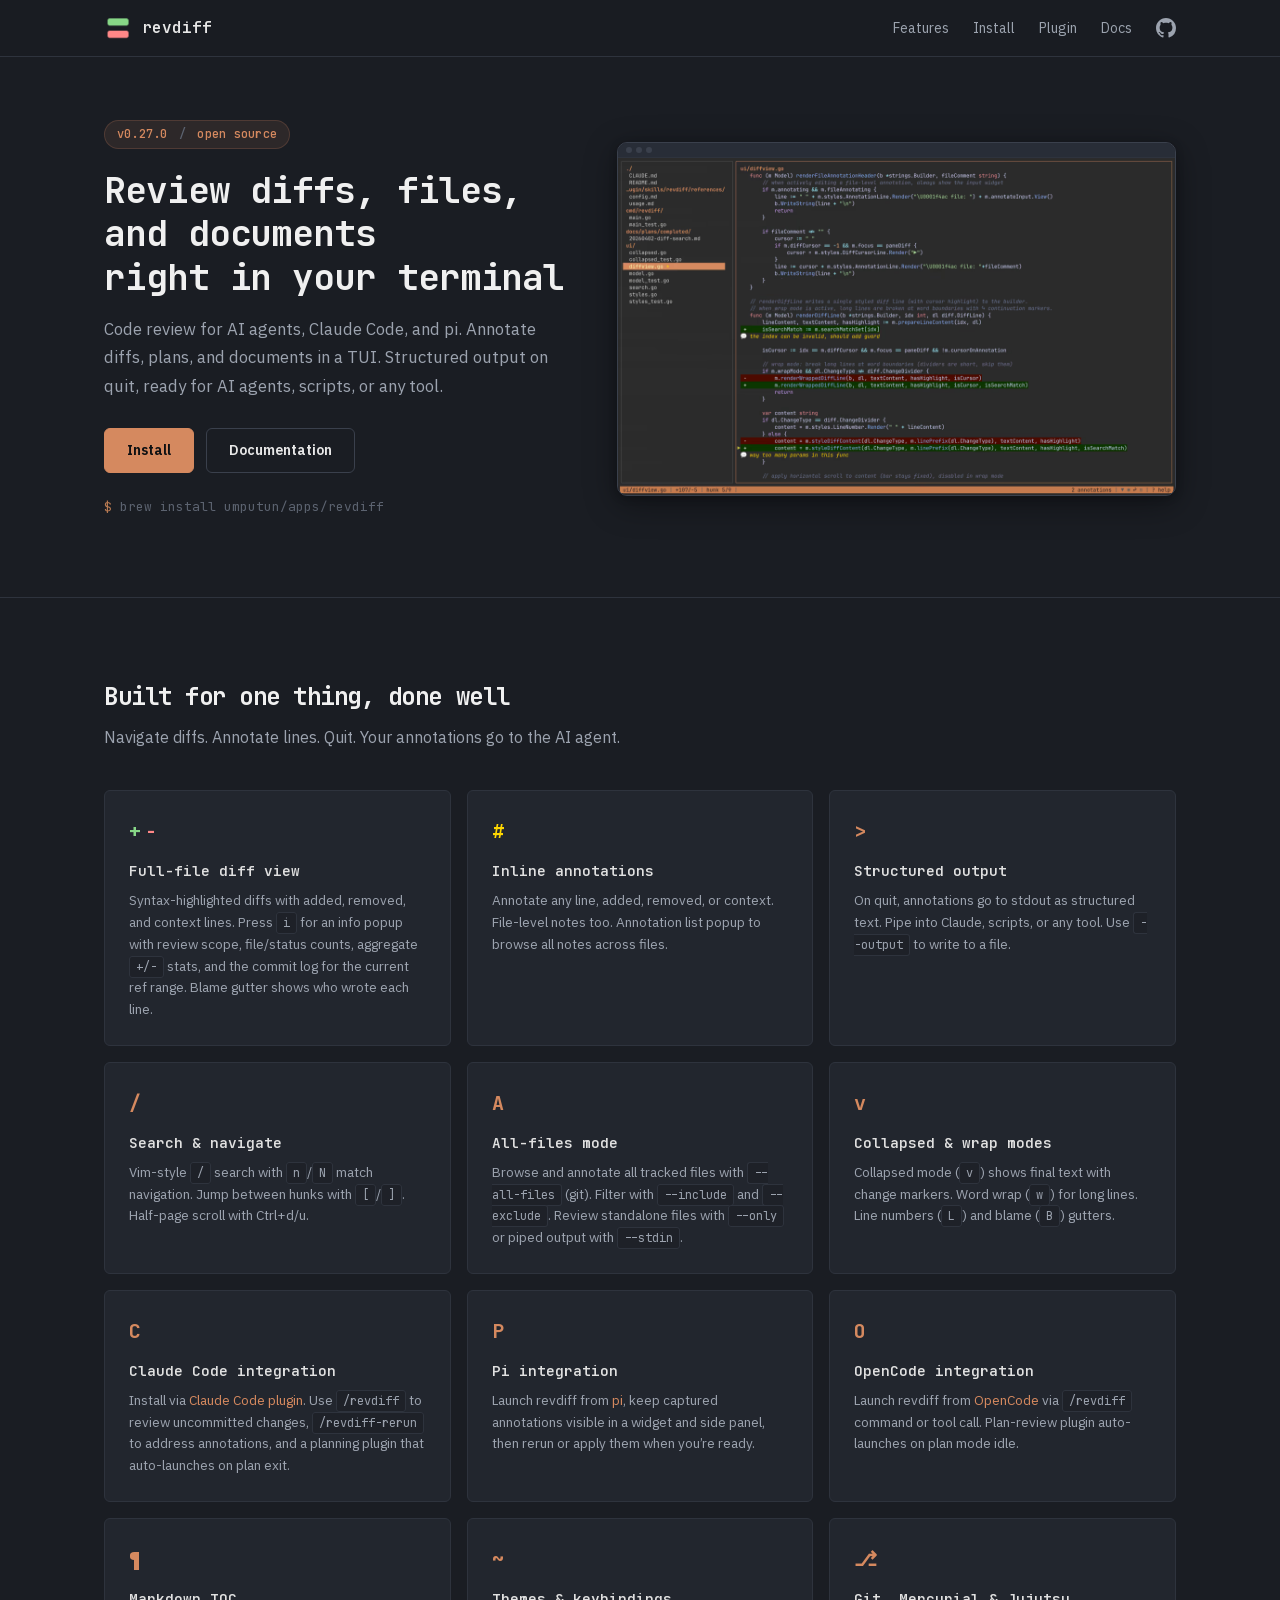
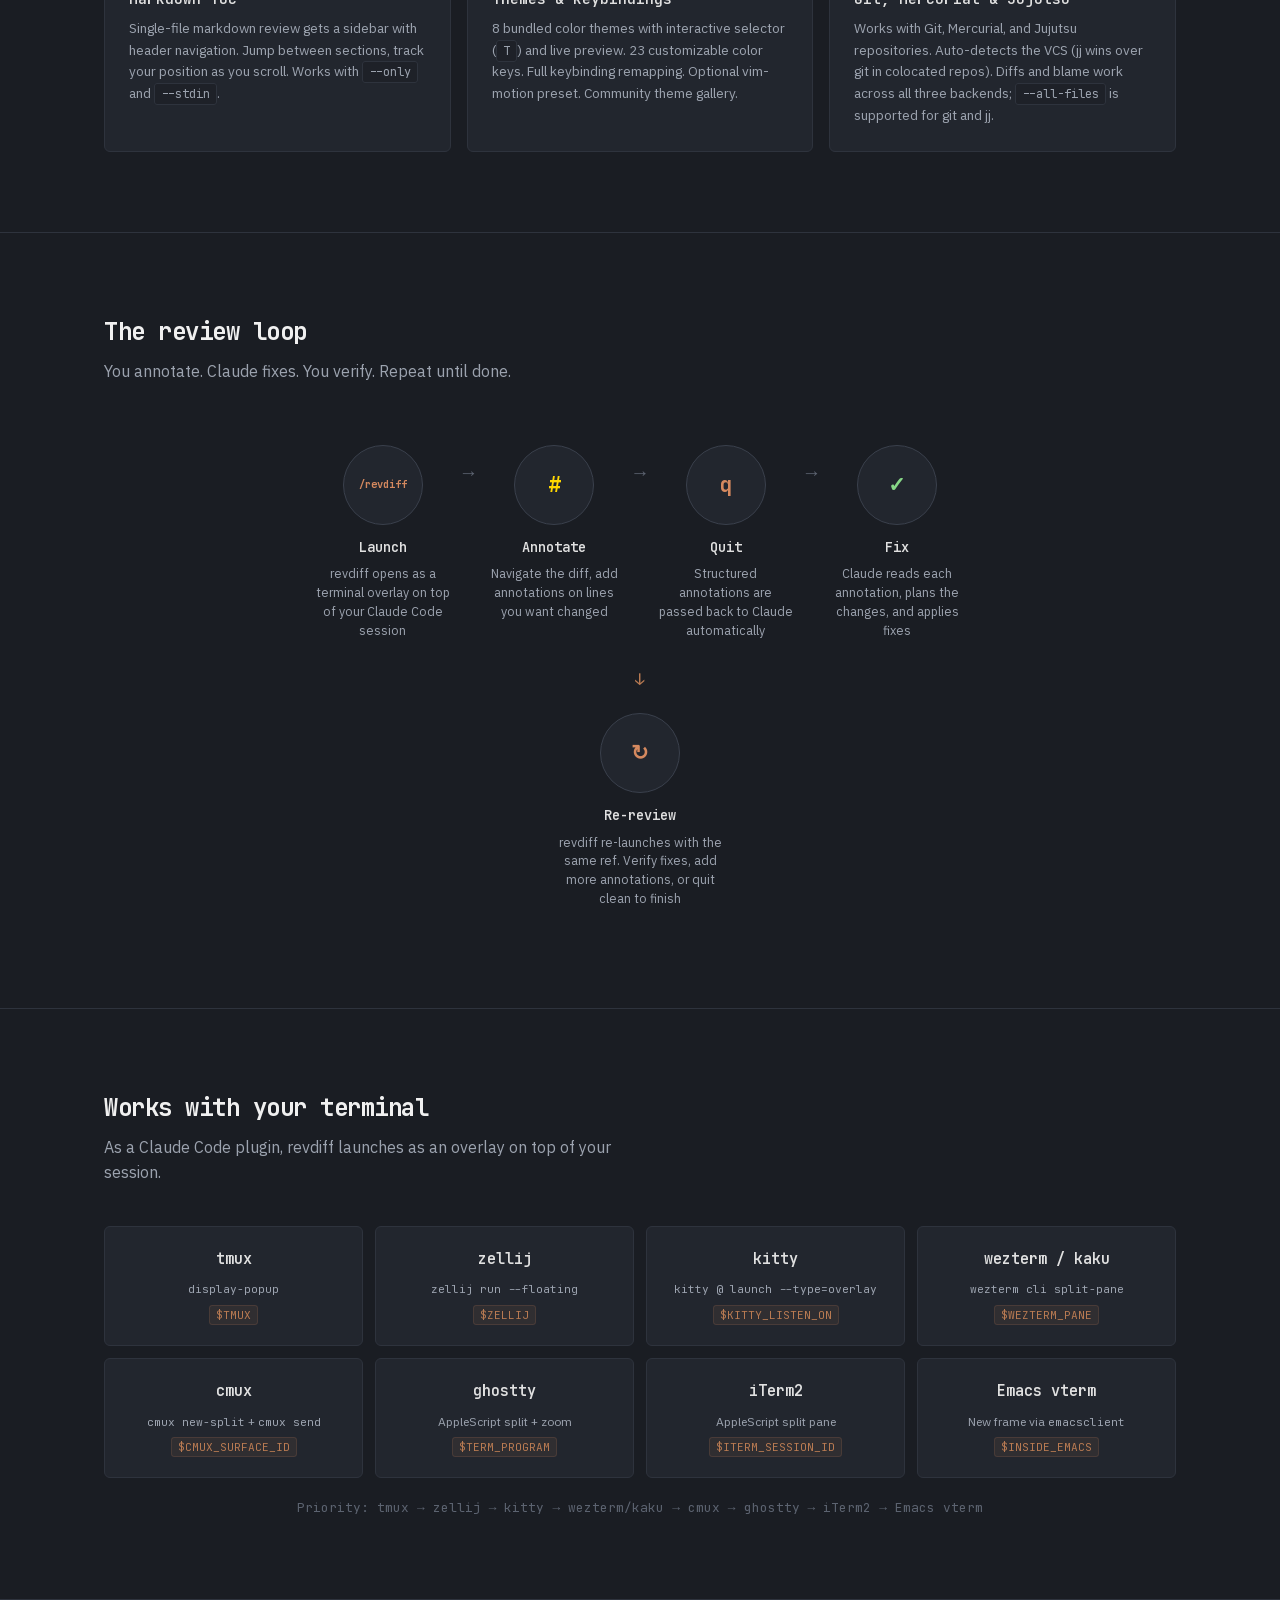
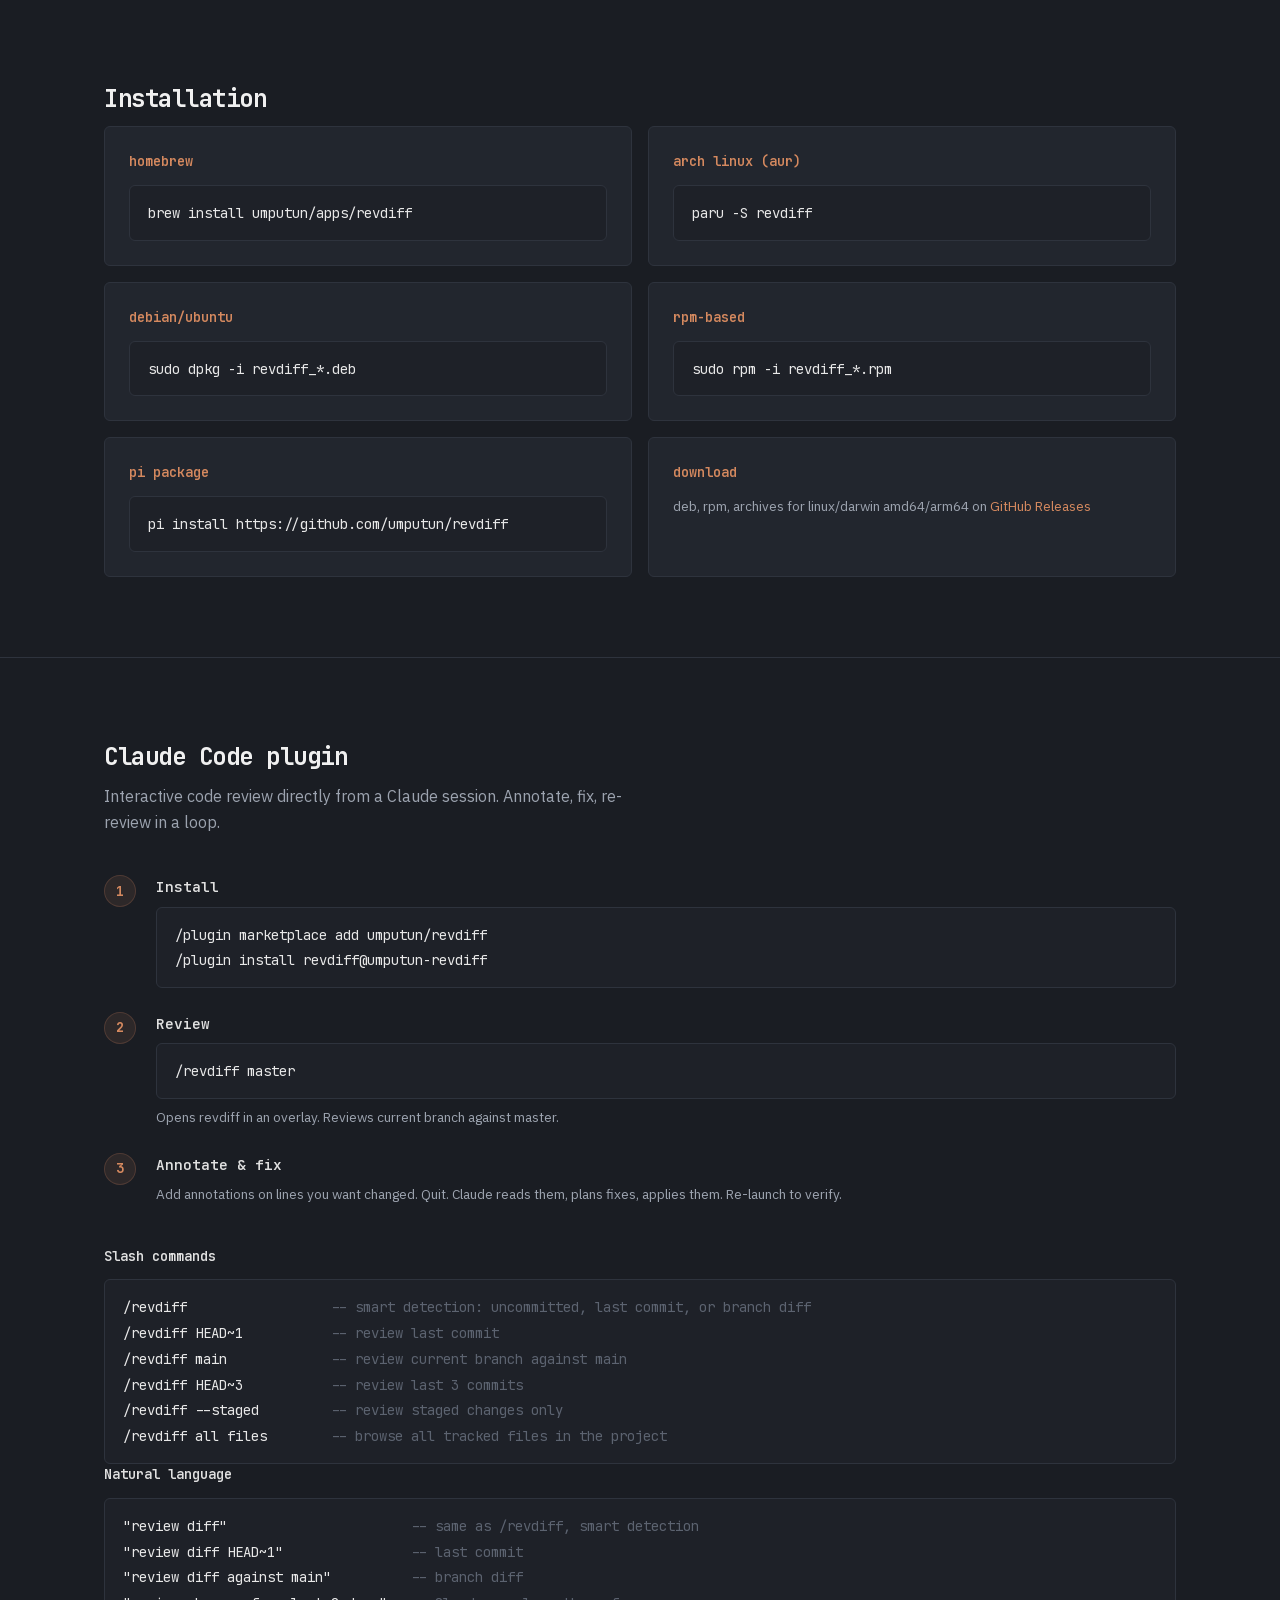
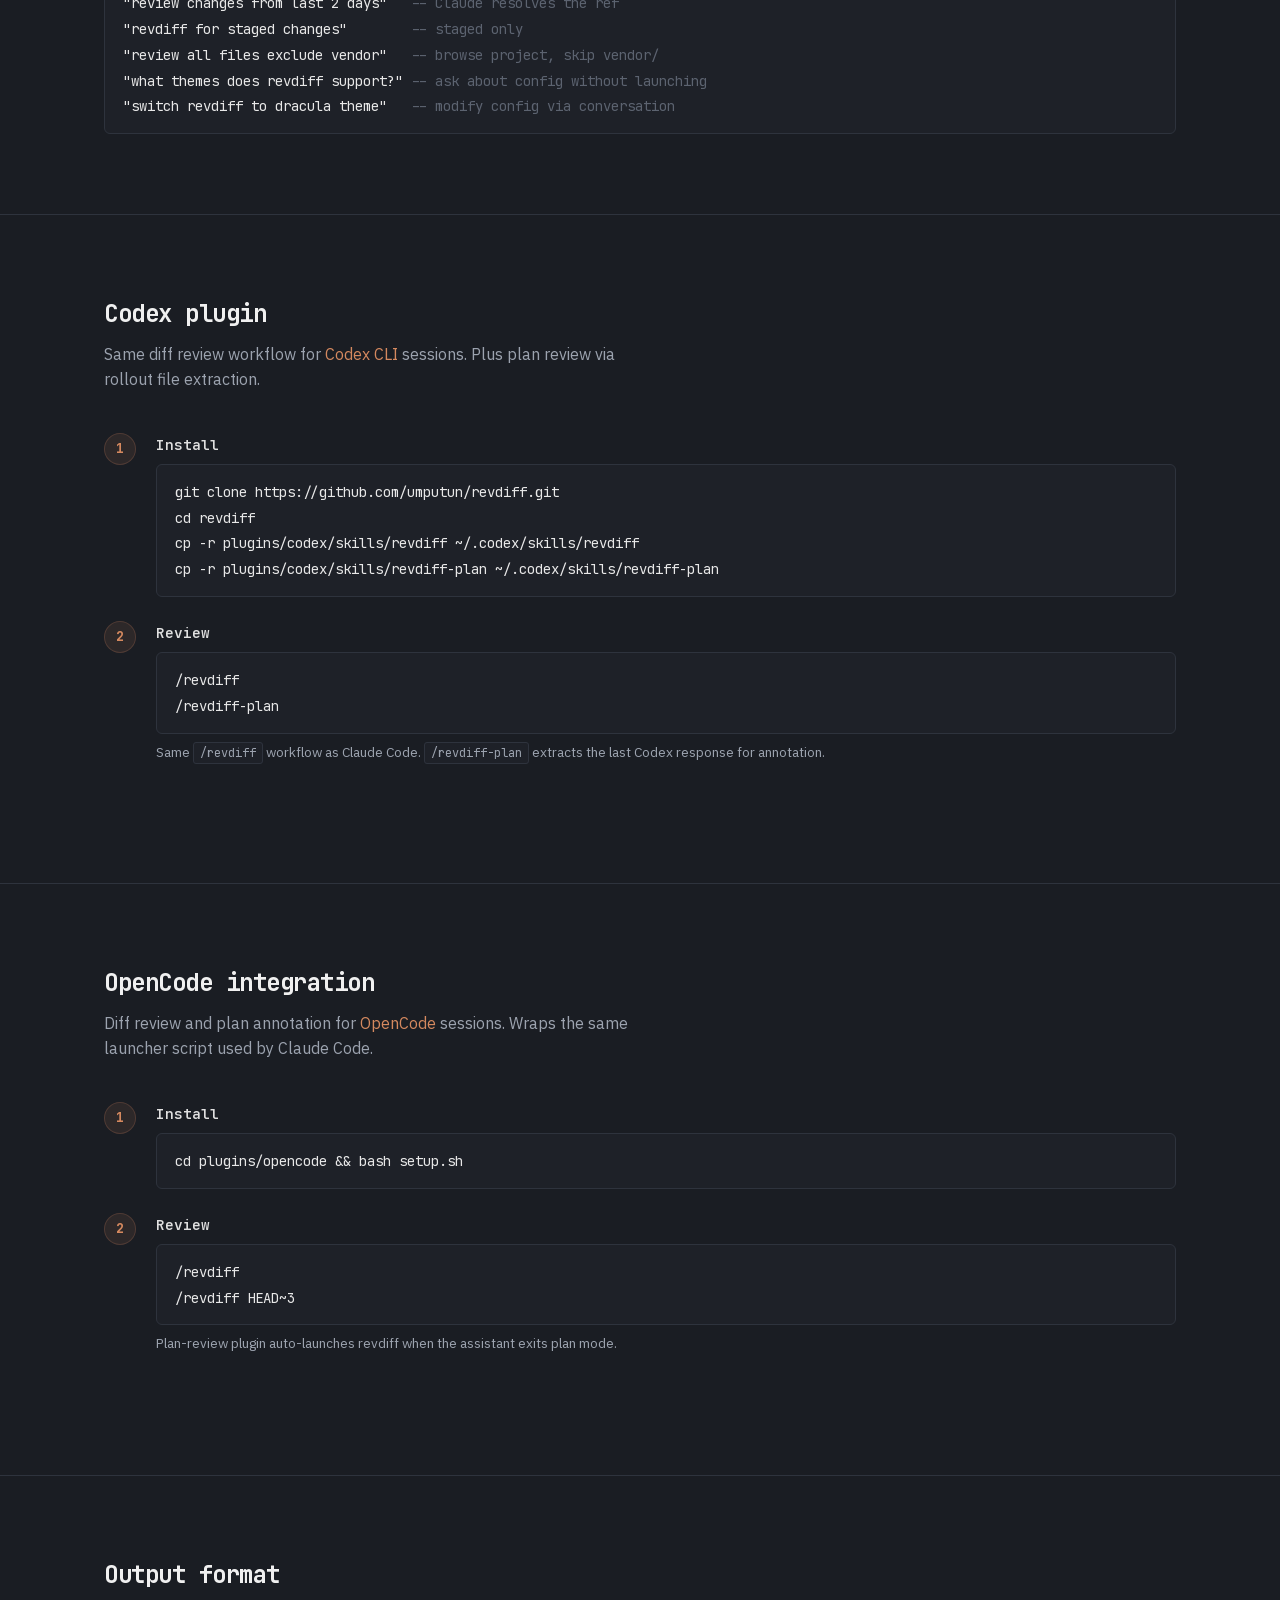
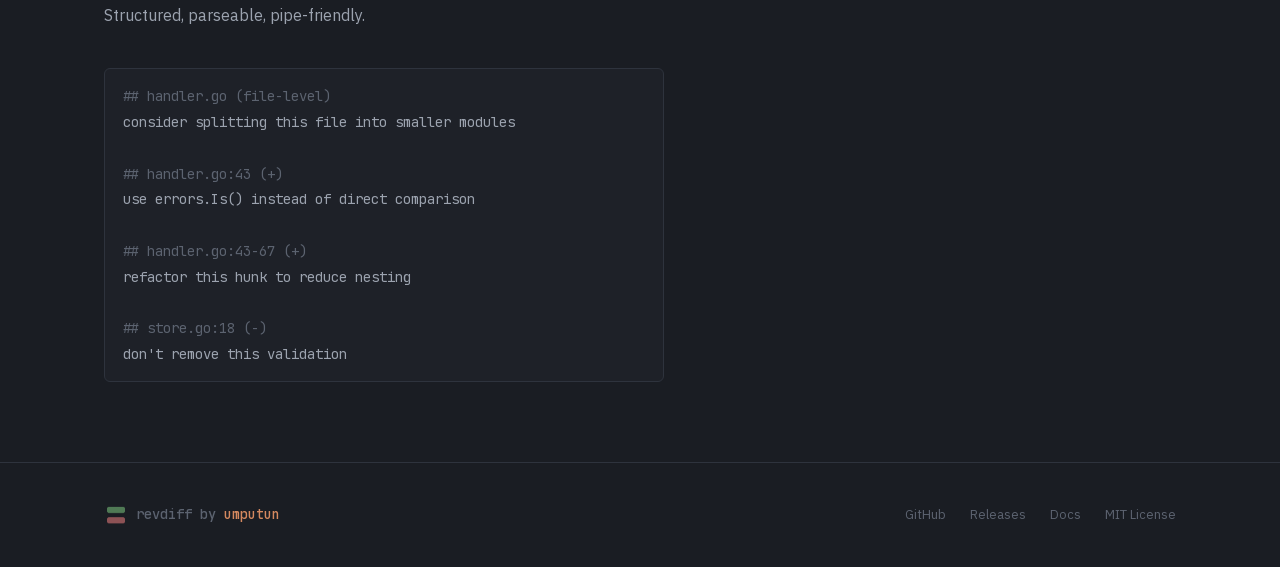
==== commit dac3c1fc: "Merge upstream/master (v0.27.0) Incorporates 25 upstream commits: review-info popup, --annotations p" ====
--- a/site/index.html
+++ b/site/index.html
@@ -40,7 +40,7 @@
             "name": "umputun",
             "url": "https://github.com/umputun"
         },
-        "softwareVersion": "0.26.1",
+        "softwareVersion": "0.27.0",
         "downloadUrl": "https://github.com/umputun/revdiff/releases",
         "codeRepository": "https://github.com/umputun/revdiff"
     }
@@ -134,7 +134,7 @@
 <main>
 <header class="hero">
     <div class="hero-content">
-        <div class="hero-badge">v0.26.1 <span class="hero-badge-sep">/</span> open source</div>
+        <div class="hero-badge">v0.27.0 <span class="hero-badge-sep">/</span> open source</div>
         <h1>Review diffs, files, and documents<br>right in your terminal</h1>
         <p class="hero-sub">Code review for AI agents, Claude Code, and pi. Annotate diffs, plans, and documents in a TUI. Structured output on quit, ready for AI agents, scripts, or any tool.</p>
         <div class="hero-actions">
--- a/site/style.css
+++ b/site/style.css
@@ -1,17 +1,35 @@
 /* === revdiff site — terminal precision aesthetic === */
 
+@font-face {
+    font-family: 'IBM Plex Sans';
+    font-style: normal;
+    font-weight: 400 600;
+    font-display: swap;
+    src: url('assets/fonts/ibm-plex-sans-latin.woff2') format('woff2');
+    unicode-range: U+0000-00FF, U+0131, U+0152-0153, U+02BB-02BC, U+02C6, U+02DA, U+02DC, U+0304, U+0308, U+0329, U+2000-206F, U+20AC, U+2122, U+2191, U+2193, U+2212, U+2215, U+FEFF, U+FFFD;
+}
+
+@font-face {
+    font-family: 'JetBrains Mono';
+    font-style: normal;
+    font-weight: 400 700;
+    font-display: swap;
+    src: url('assets/fonts/jetbrains-mono-latin.woff2') format('woff2');
+    unicode-range: U+0000-00FF, U+0131, U+0152-0153, U+02BB-02BC, U+02C6, U+02DA, U+02DC, U+0304, U+0308, U+0329, U+2000-206F, U+2074, U+20AC, U+2122, U+2191, U+2193, U+2212, U+2215, U+FEFF, U+FFFD;
+}
+
 :root {
-    --bg: #0d0f12;
-    --bg-surface: #141820;
-    --bg-card: #1a1f2a;
-    --bg-code: #111419;
-    --border: #2a2f3a;
-    --border-subtle: #1e2330;
-    --text: #d0d0d0;
-    --text-muted: #6b7280;
-    --text-faint: #3d4450;
+    --bg: #1a1d23;
+    --bg-surface: #22262e;
+    --bg-card: #282d37;
+    --bg-code: #1e2128;
+    --border: #3a404c;
+    --border-subtle: #2e333d;
+    --text: #e8e8e8;
+    --text-muted: #9ca3af;
+    --text-faint: #5c6370;
     --accent: #D5895F;
-    --accent-dim: #a06840;
+    --accent-dim: #b87a52;
     --add: #87d787;
     --remove: #ff8787;
     --annotation: #ffd700;
@@ -25,7 +43,13 @@
 
 *, *::before, *::after { box-sizing: border-box; margin: 0; padding: 0; }
 
-html { scroll-behavior: smooth; scroll-padding-top: 72px; }
+html {
+    scroll-padding-top: 72px;
+}
+
+@media (prefers-reduced-motion: no-preference) {
+    html { scroll-behavior: smooth; }
+}
 
 body {
     font-family: var(--font-sans);
@@ -35,6 +59,15 @@
     -webkit-font-smoothing: antialiased;
 }
 
+/* iOS Safari momentum bounce can flash horizontal scroll on touch devices.
+   Scoped to mobile so position:sticky works on desktop (overflow-x:hidden
+   on html/body breaks sticky descendants). */
+@media (max-width: 900px) {
+    html, body {
+        overflow-x: hidden;
+    }
+}
+
 a { color: var(--accent); text-decoration: none; transition: color 0.15s; }
 a:hover { color: #e8a070; }
 
@@ -55,10 +88,21 @@
     left: 0;
     right: 0;
     z-index: 100;
-    background: rgba(13, 15, 18, 0.85);
+    background: rgba(26, 29, 35, 0.88);
     backdrop-filter: blur(12px);
     -webkit-backdrop-filter: blur(12px);
     border-bottom: 1px solid var(--border-subtle);
+    -webkit-transform: translateZ(0);
+    transform: translateZ(0);
+}
+
+/* backdrop-filter blur is expensive on iOS — disable on mobile */
+@media (max-width: 900px) {
+    .nav {
+        backdrop-filter: none;
+        -webkit-backdrop-filter: none;
+        background: rgba(26, 29, 35, 0.97);
+    }
 }
 
 .nav-inner {
@@ -215,6 +259,66 @@
     height: auto;
 }
 
+/* === screenshot gallery === */
+
+.gallery-slides {
+    position: relative;
+    aspect-ratio: 1200 / 727;
+    overflow: hidden;
+}
+
+.gallery-slides picture {
+    display: block;
+    position: absolute;
+    inset: 0;
+    width: 100%;
+    height: 100%;
+    opacity: 0;
+    animation: gallery 35s infinite;
+}
+
+.gallery-slides picture img {
+    display: block;
+    width: 100%;
+    height: 100%;
+    object-fit: fill;
+}
+
+.gallery-slides picture:first-child {
+    opacity: 1;
+    animation-name: gallery-first;
+}
+
+.gallery-slides picture:nth-child(1) { animation-delay: 0s; }
+.gallery-slides picture:nth-child(2) { animation-delay: 5s; }
+.gallery-slides picture:nth-child(3) { animation-delay: 10s; }
+.gallery-slides picture:nth-child(4) { animation-delay: 15s; }
+.gallery-slides picture:nth-child(5) { animation-delay: 20s; }
+.gallery-slides picture:nth-child(6) { animation-delay: 25s; }
+.gallery-slides picture:nth-child(7) { animation-delay: 30s; }
+
+@keyframes gallery-first {
+    0%    { opacity: 1; }
+    14%   { opacity: 1; }
+    17%   { opacity: 0; }
+    97%   { opacity: 0; }
+    100%  { opacity: 1; }
+}
+
+@keyframes gallery {
+    0%    { opacity: 0; }
+    3%    { opacity: 1; }
+    14%   { opacity: 1; }
+    17%   { opacity: 0; }
+    100%  { opacity: 0; }
+}
+
+@media (prefers-reduced-motion: reduce) {
+    .gallery-slides picture { animation: none; }
+    .gallery-slides picture:first-child { opacity: 1; }
+    .gallery-slides picture:not(:first-child) { opacity: 0; }
+}
+
 /* === sections === */
 
 .section-inner {
@@ -387,9 +491,10 @@
 }
 
 .terminal-grid {
-    display: grid;
-    grid-template-columns: repeat(6, 1fr);
+    display: flex;
+    flex-wrap: wrap;
     gap: 12px;
+    justify-content: center;
     margin-bottom: 20px;
 }
 
@@ -400,6 +505,10 @@
     padding: 20px 16px;
     text-align: center;
     transition: border-color 0.2s;
+    display: flex;
+    flex-direction: column;
+    align-items: center;
+    width: calc(25% - 9px);
 }
 .terminal-card:hover { border-color: var(--border); }
 
@@ -415,7 +524,7 @@
     font-size: 0.75rem;
     color: var(--text-muted);
     margin-bottom: 6px;
-    min-height: 2.4em;
+    flex: 1;
 }
 .terminal-method code {
     font-size: 0.7rem;
@@ -453,6 +562,14 @@
     display: grid;
     grid-template-columns: repeat(3, 1fr);
     gap: 16px;
+    align-items: stretch;
+}
+
+.install-grid-2 {
+    display: flex;
+    flex-wrap: wrap;
+    gap: 16px;
+    justify-content: center;
 }
 
 .install-card {
@@ -460,6 +577,10 @@
     border: 1px solid var(--border-subtle);
     border-radius: var(--radius);
     padding: 24px;
+    display: flex;
+    flex-direction: column;
+    flex: 0 1 calc(50% - 8px);
+    max-width: calc(50% - 8px);
 }
 
 .install-card h3 {
@@ -489,7 +610,7 @@
     background: none;
     border: none;
     padding: 0;
-    font-size: 0.8rem;
+    font-size: 0.875rem;
     color: var(--text);
     white-space: pre;
     line-height: 1.7;
@@ -614,7 +735,7 @@
     }
     .hero h1 { font-size: 1.75rem; }
     .features-grid { grid-template-columns: repeat(2, 1fr); }
-    .terminal-grid { grid-template-columns: repeat(3, 1fr); }
+    .terminal-card { width: calc(33.333% - 8px); }
     .install-grid { grid-template-columns: 1fr; }
 }
 
@@ -622,9 +743,12 @@
     .nav-links a:not(.nav-gh) { display: none; }
     .hero h1 { font-size: 1.4rem; }
     .features-grid { grid-template-columns: 1fr; }
-    .terminal-grid { grid-template-columns: repeat(2, 1fr); }
+    .terminal-card { width: calc(50% - 6px); }
     section h2 { font-size: 1.25rem; }
     .footer-inner { flex-direction: column; gap: 16px; }
+    /* prevent code blocks from overflowing viewport width */
+    .code-block { max-width: calc(100vw - 48px); }
+    .install-card { flex: 0 1 100%; max-width: 100%; }
 }
 
 /* === docs page === */
@@ -636,7 +760,10 @@
     display: grid;
     grid-template-columns: 220px 1fr;
     gap: 48px;
+    /* 100dvh = dynamic viewport height (excludes browser chrome on iOS Safari)
+       falls back to 100vh for older browsers */
     min-height: 100vh;
+    min-height: 100dvh;
 }
 
 .docs-sidebar {
@@ -709,7 +836,7 @@
 }
 
 .docs-content p {
-    font-size: 0.9rem;
+    font-size: 1rem;
     color: var(--text-muted);
     margin-bottom: 16px;
     line-height: 1.7;
@@ -717,13 +844,43 @@
 
 .docs-content .code-block {
     margin-bottom: 20px;
+}
+
+/* === zed gallery === */
+
+.zed-gallery {
+    display: grid;
+    grid-template-columns: 1fr 1fr;
+    gap: 20px;
+    margin: 24px 0 28px;
+}
+
+.zed-gallery-item {
+    margin: 0;
+}
+
+.zed-gallery-item .terminal-frame {
+    margin-bottom: 10px;
+}
+
+.zed-gallery-item figcaption {
+    font-size: 0.8rem;
+    color: var(--text-faint);
+    line-height: 1.5;
+    padding: 0 4px;
+}
+
+@media (max-width: 768px) {
+    .zed-gallery {
+        grid-template-columns: 1fr;
+    }
 }
 
 .docs-content table {
     width: 100%;
     border-collapse: collapse;
     margin-bottom: 20px;
-    font-size: 0.825rem;
+    font-size: 0.925rem;
 }
 
 .docs-content th {
@@ -755,10 +912,10 @@
 }
 
 .docs-content li {
-    font-size: 0.875rem;
+    font-size: 1rem;
     color: var(--text-muted);
     margin-bottom: 6px;
-    line-height: 1.6;
+    line-height: 1.7;
 }
 
 @media (max-width: 768px) {
